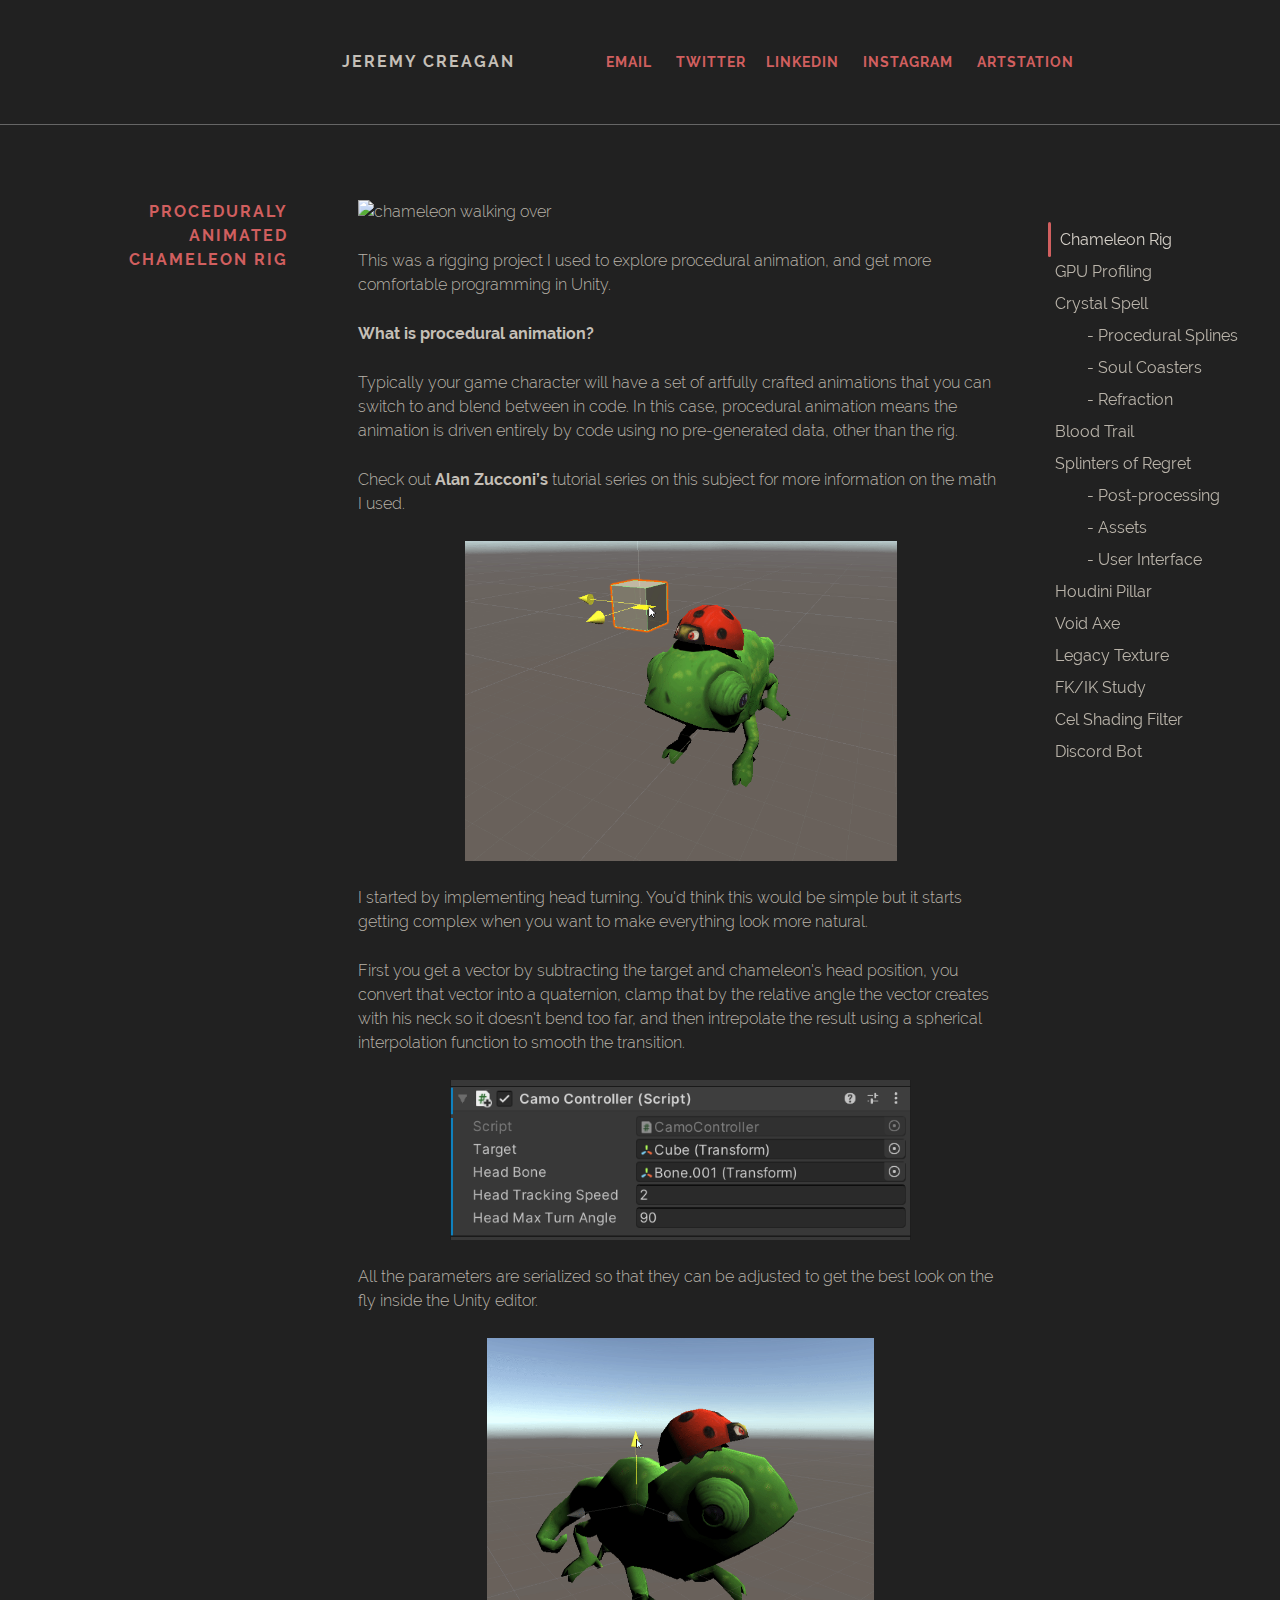
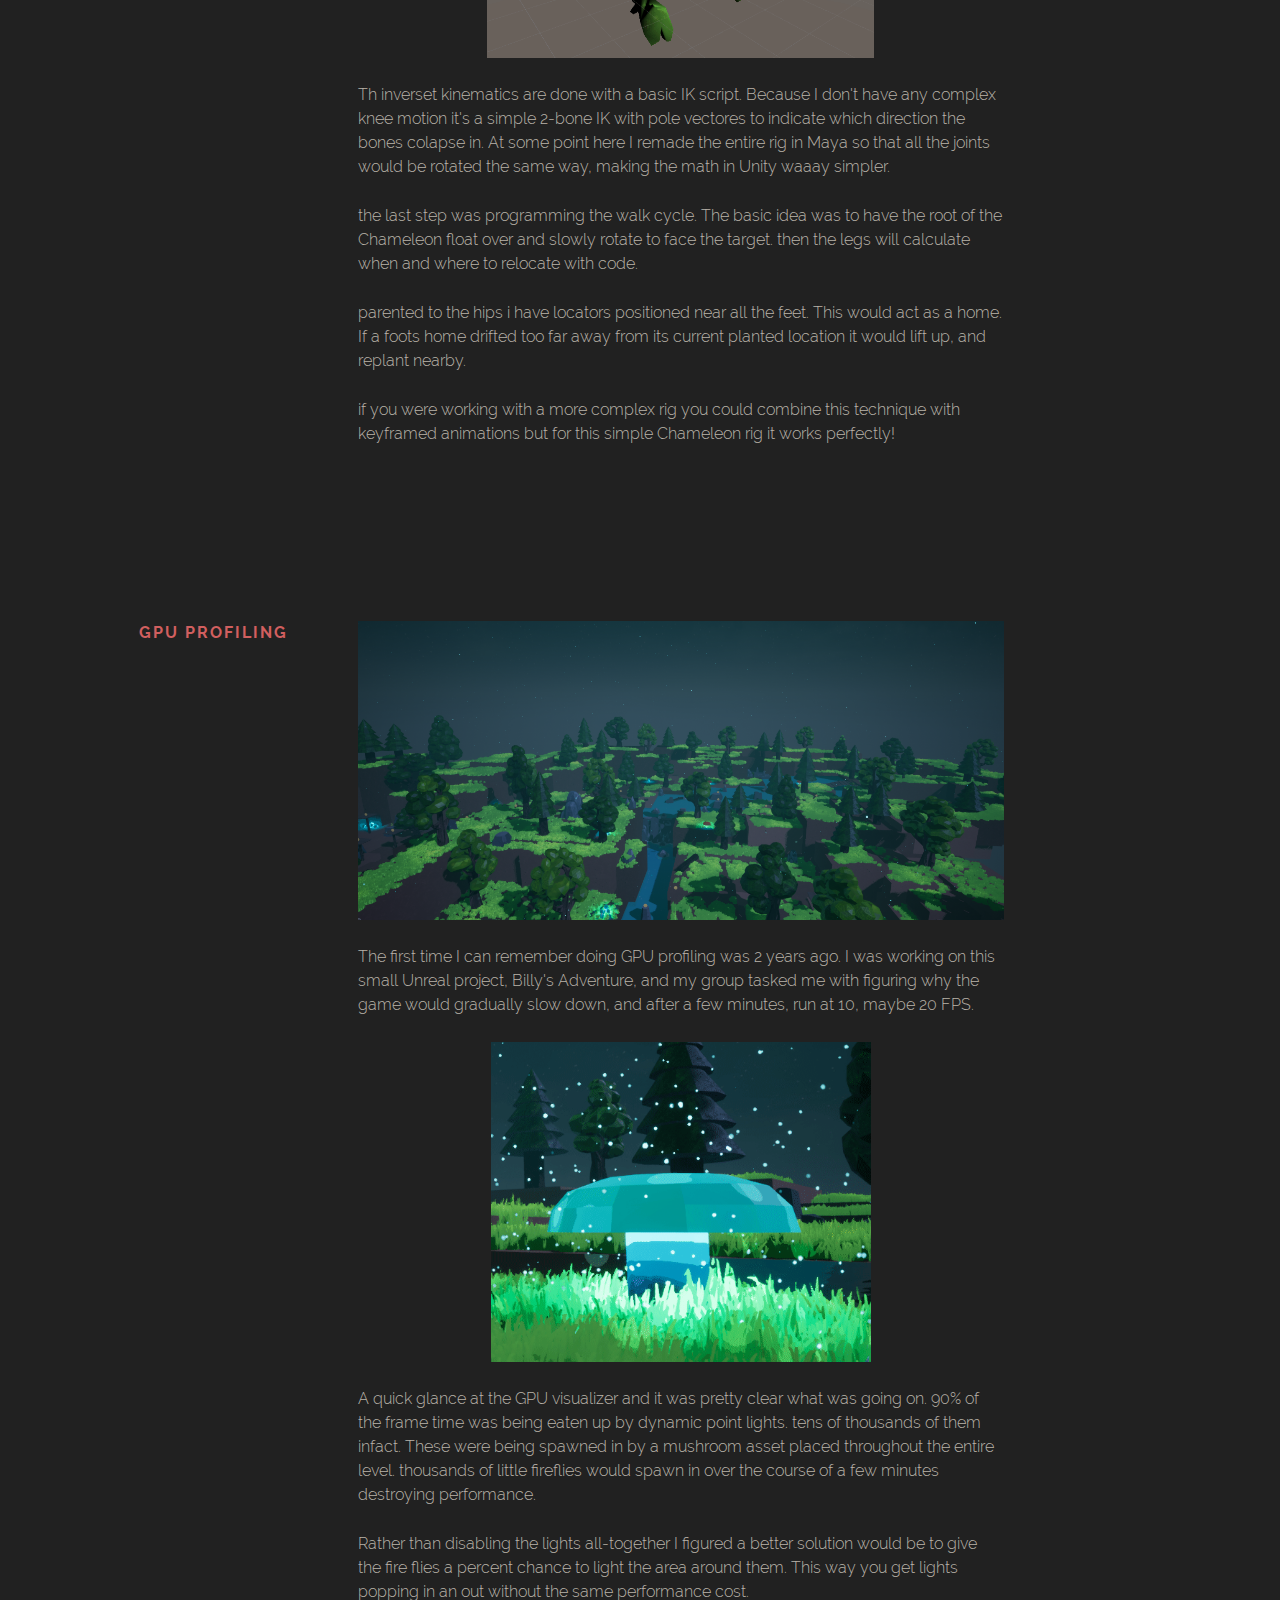
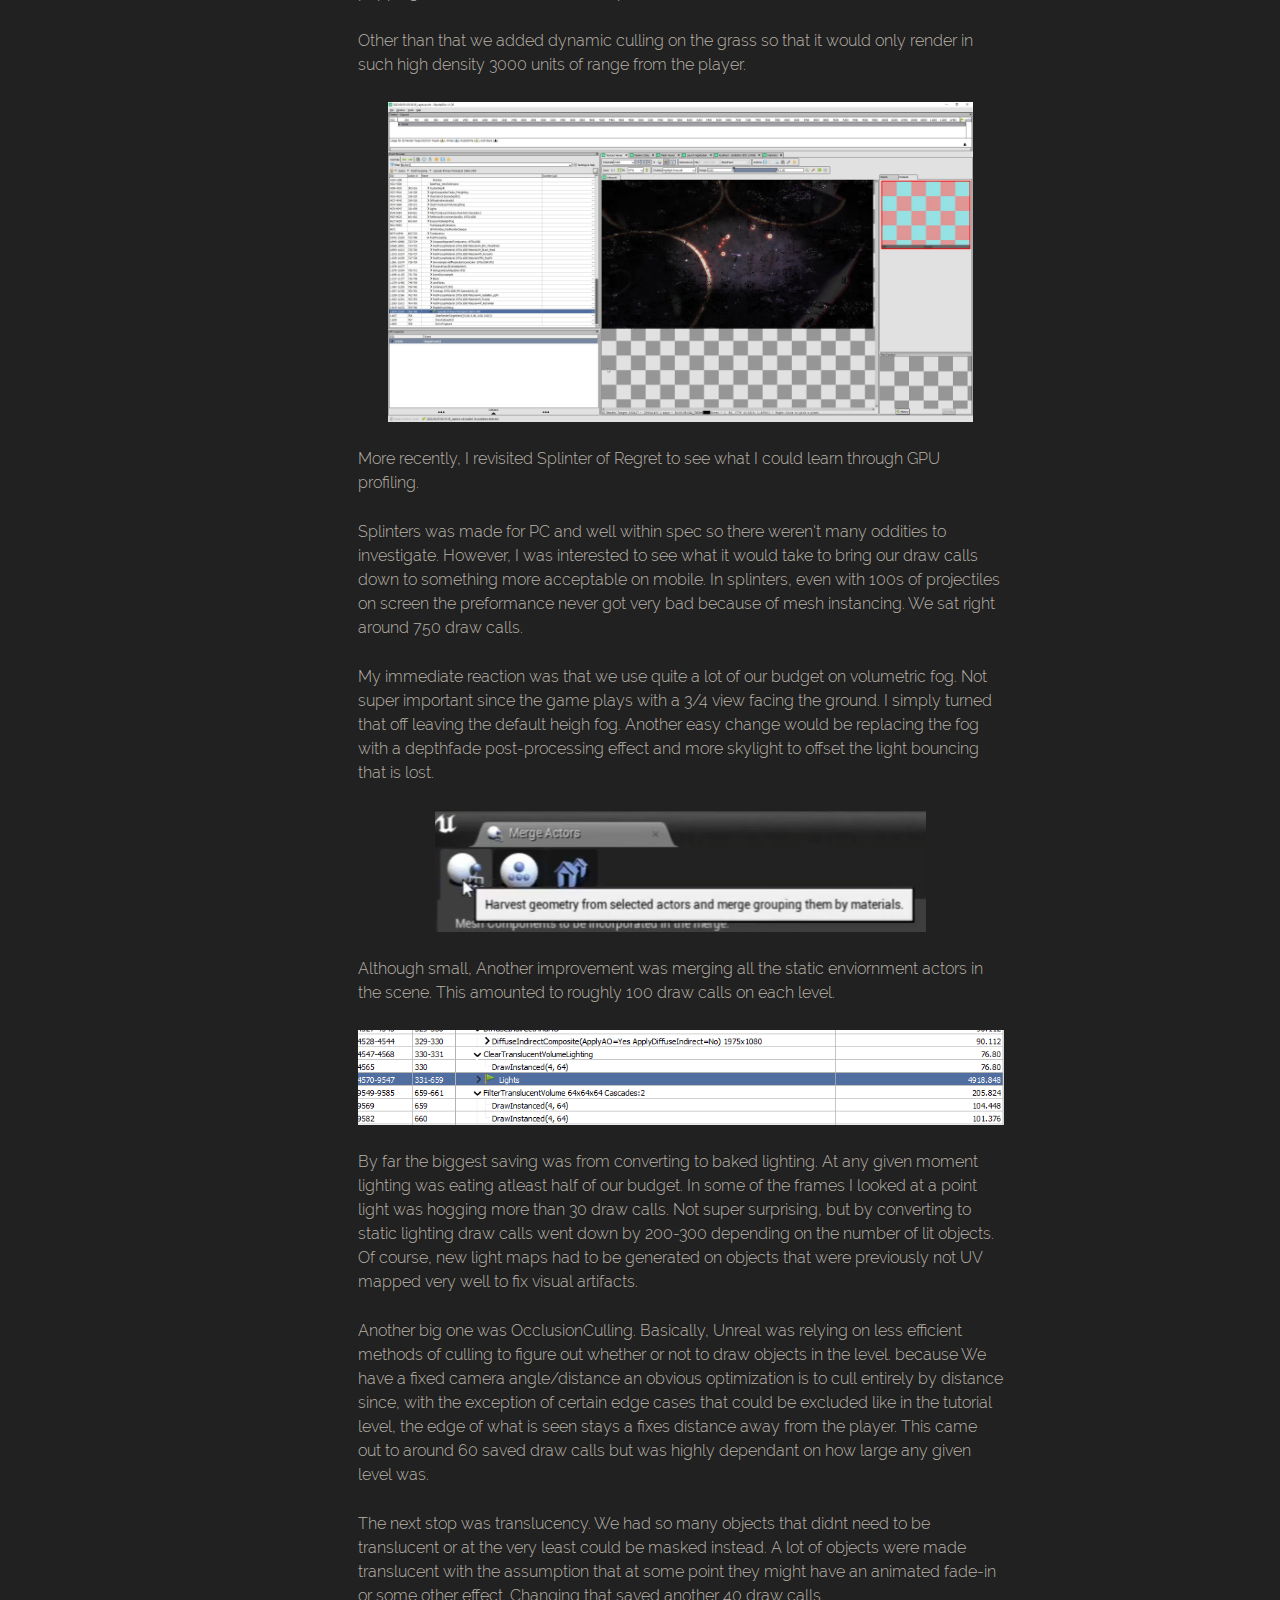
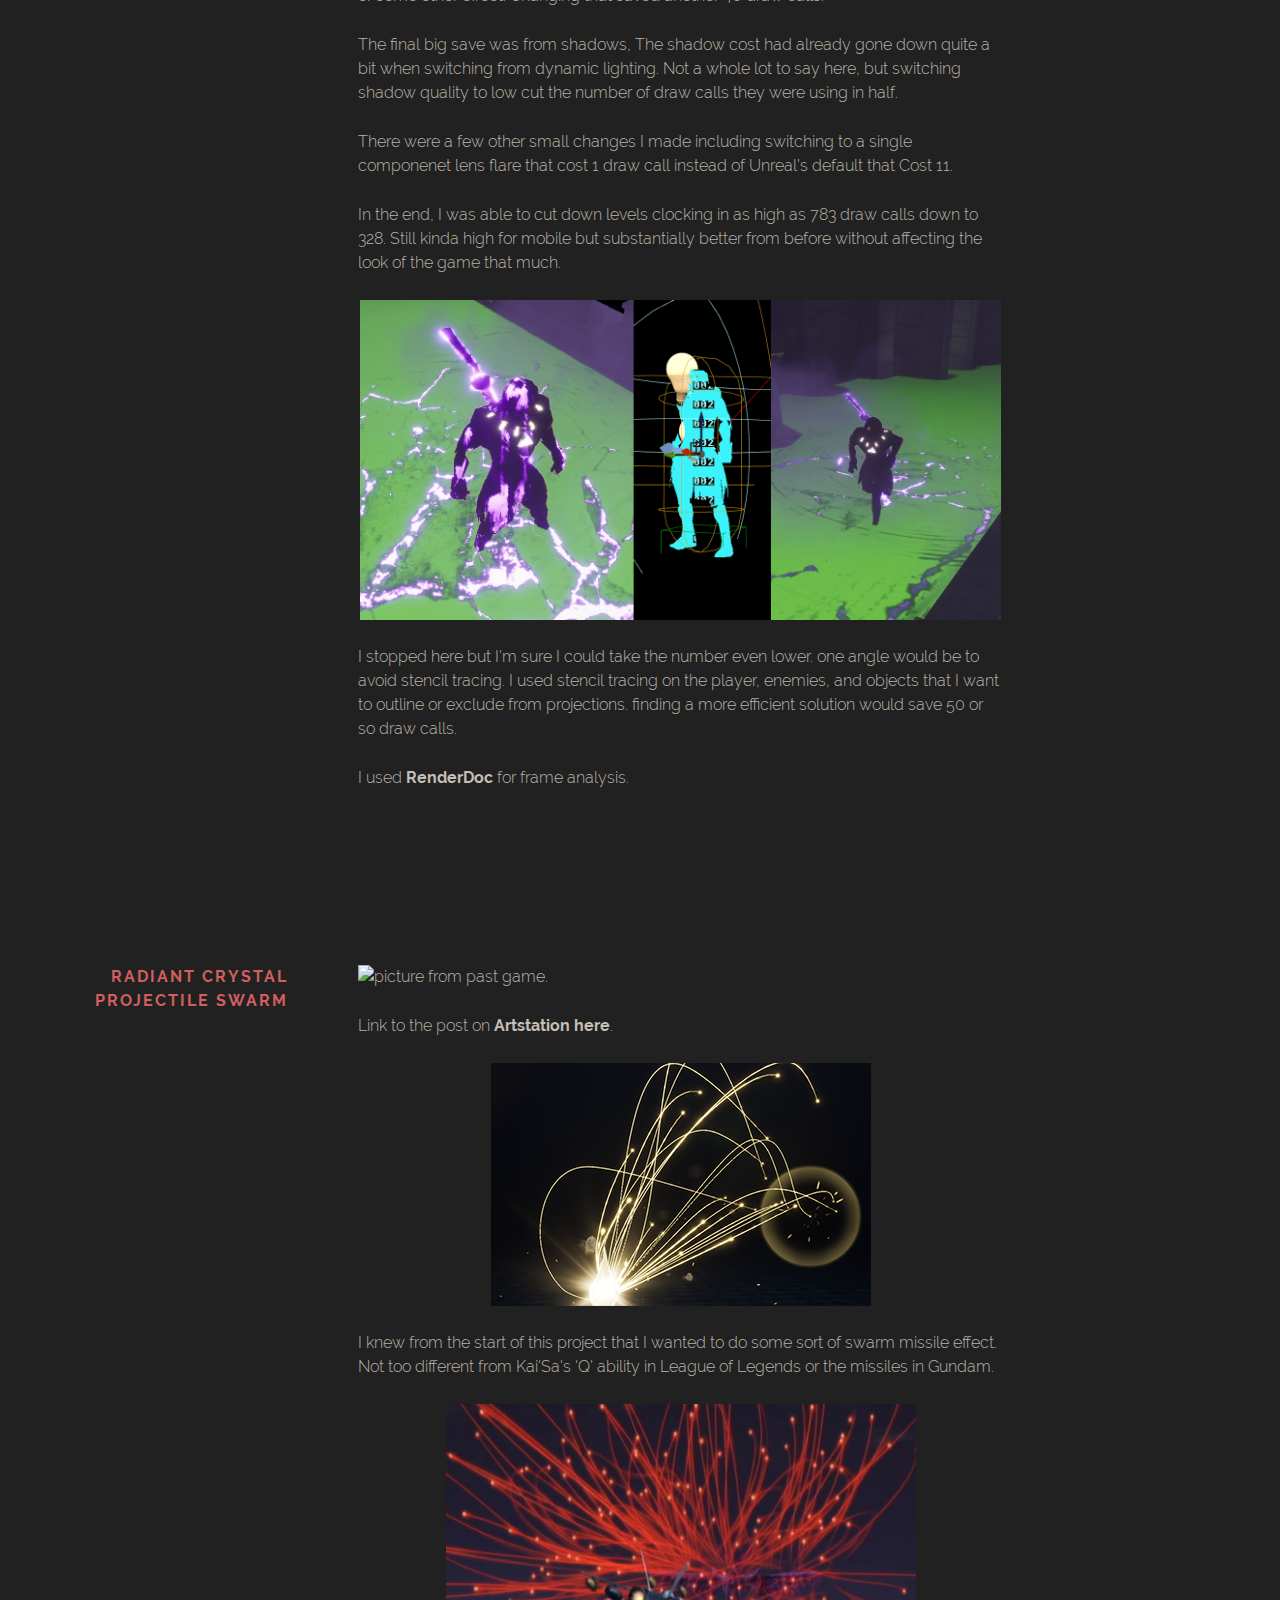
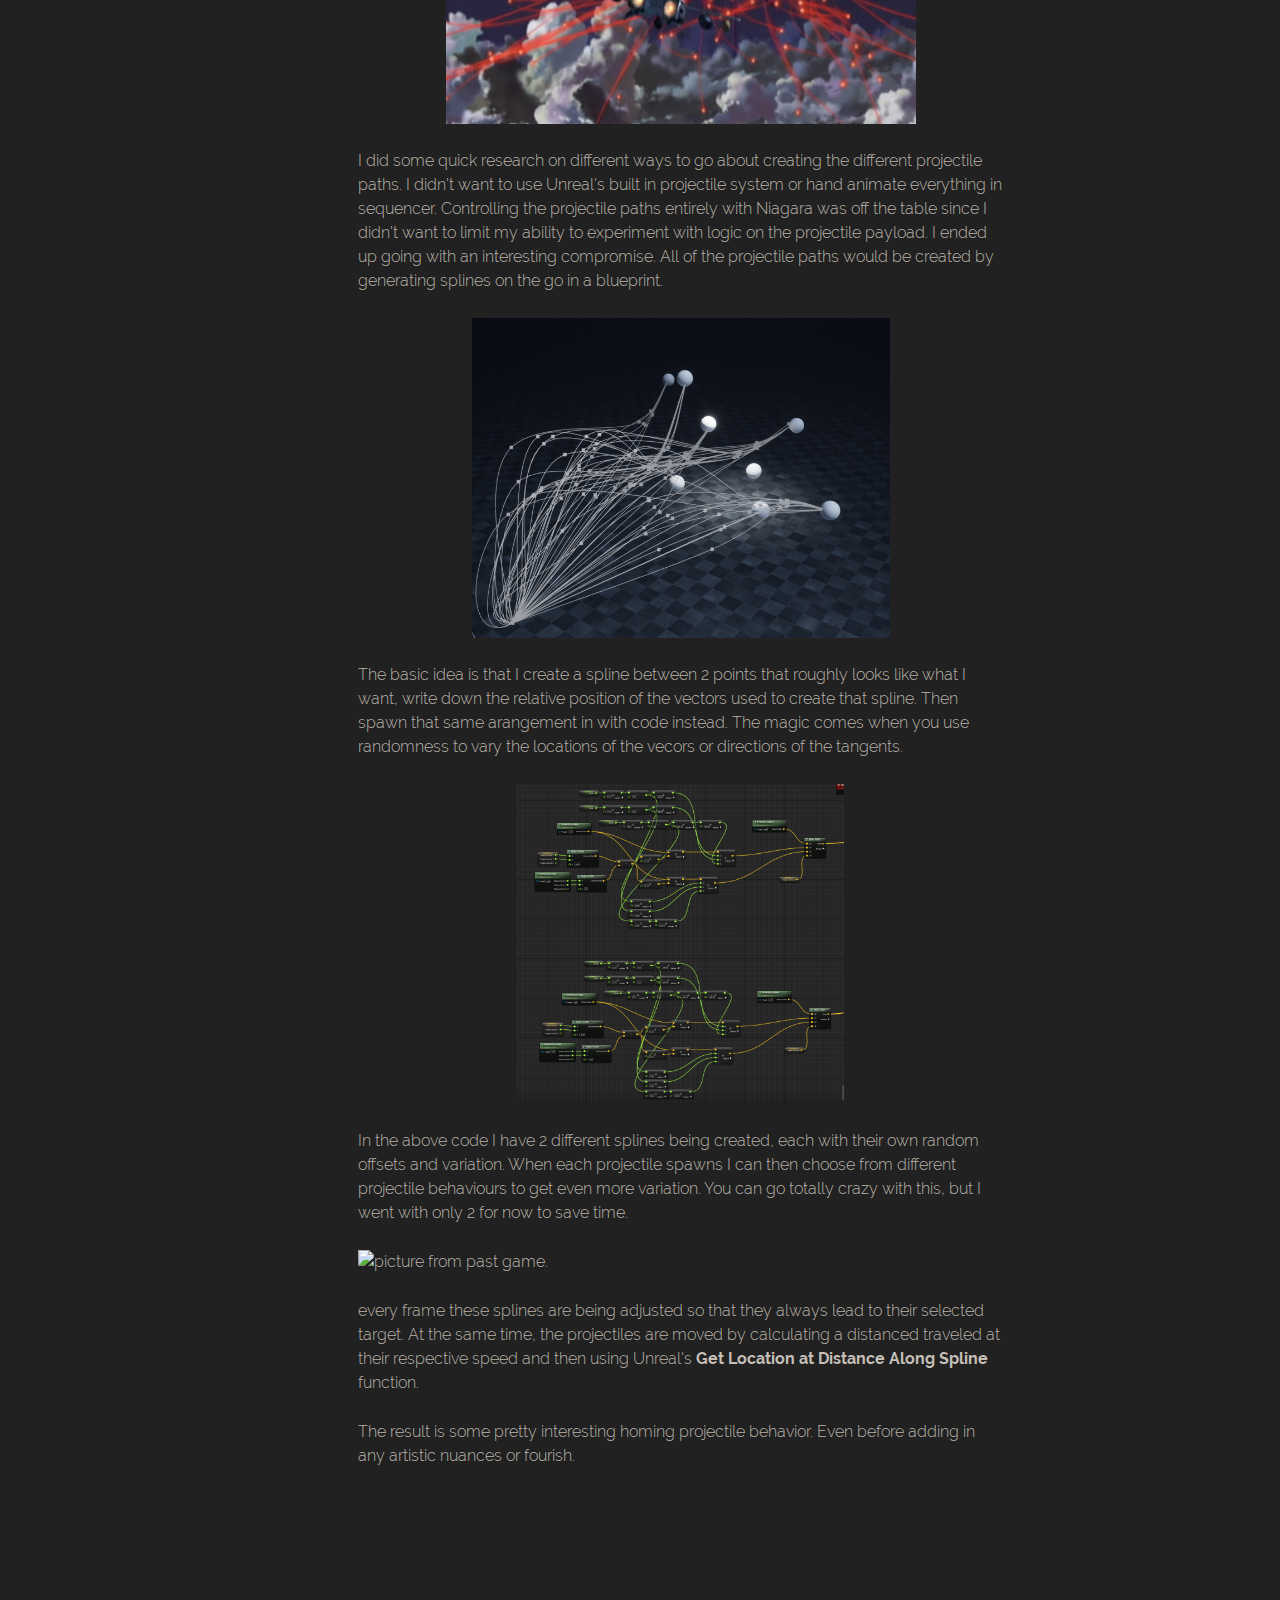
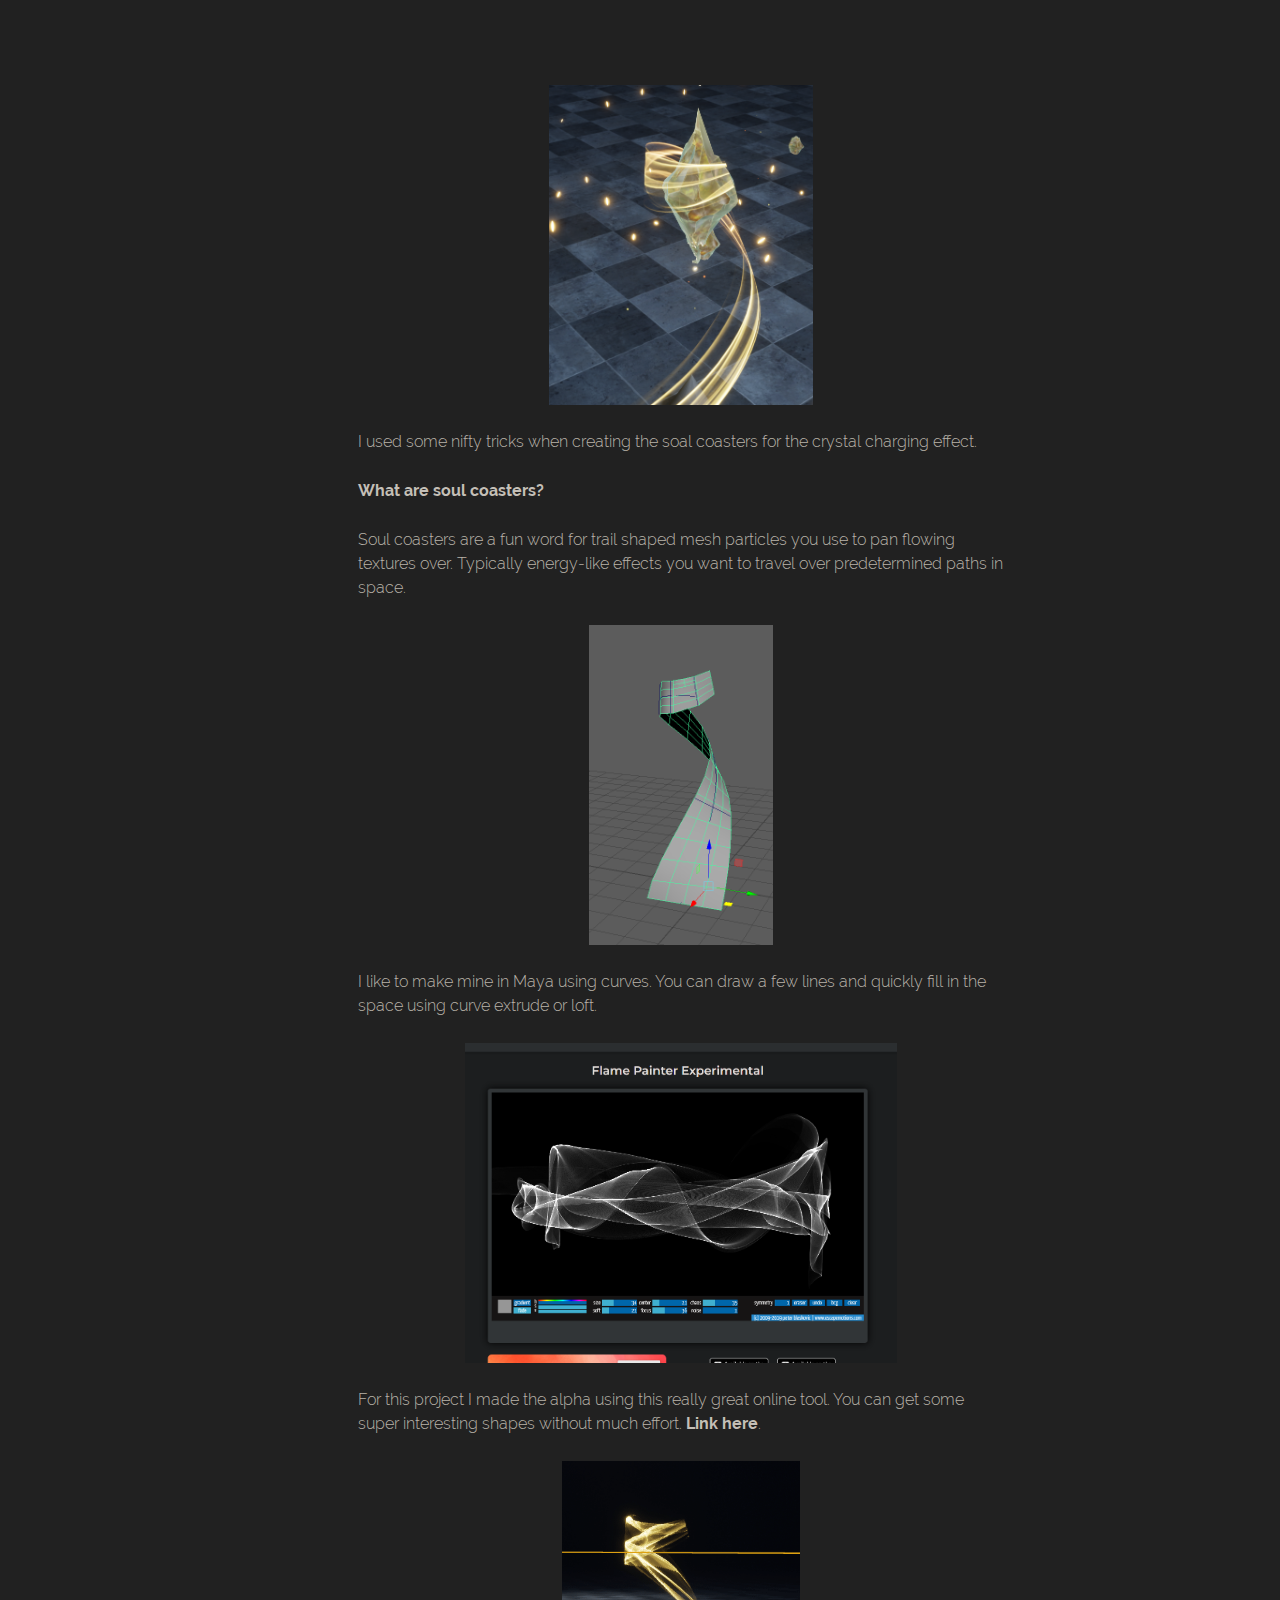
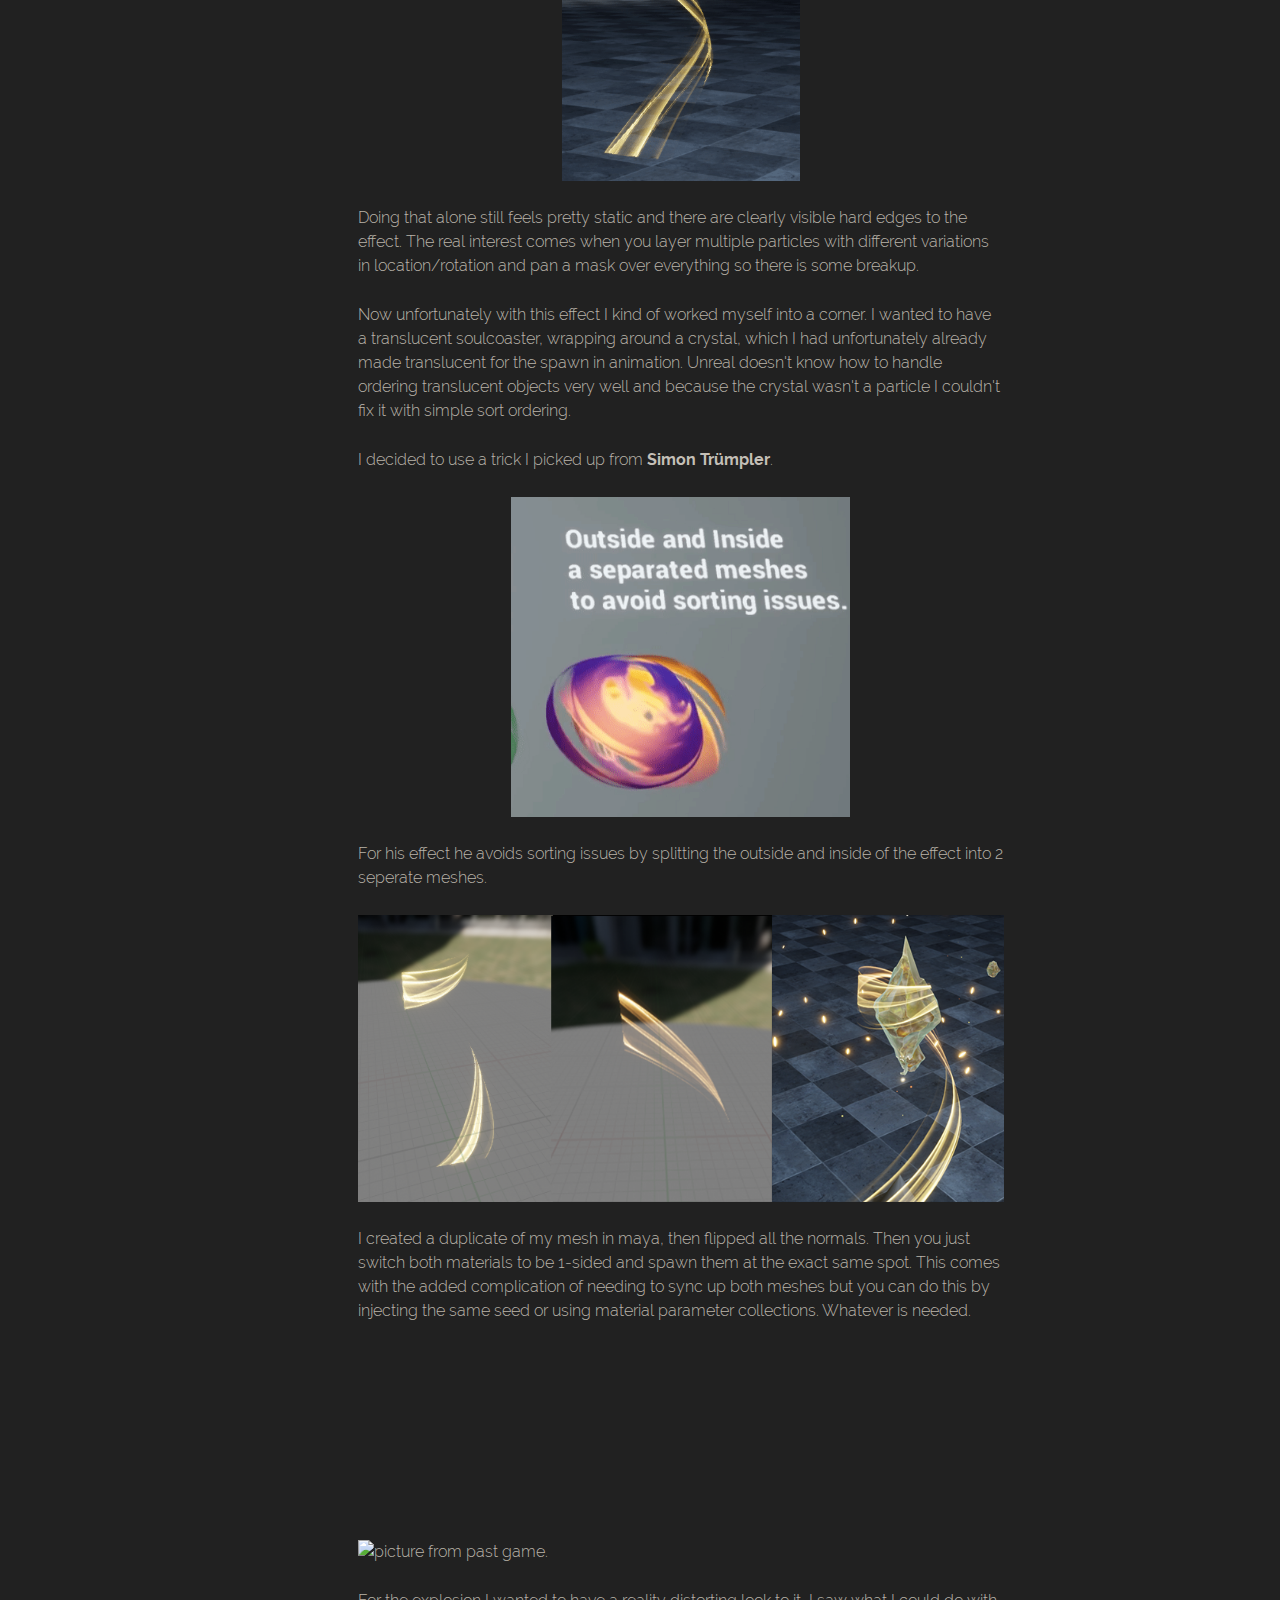
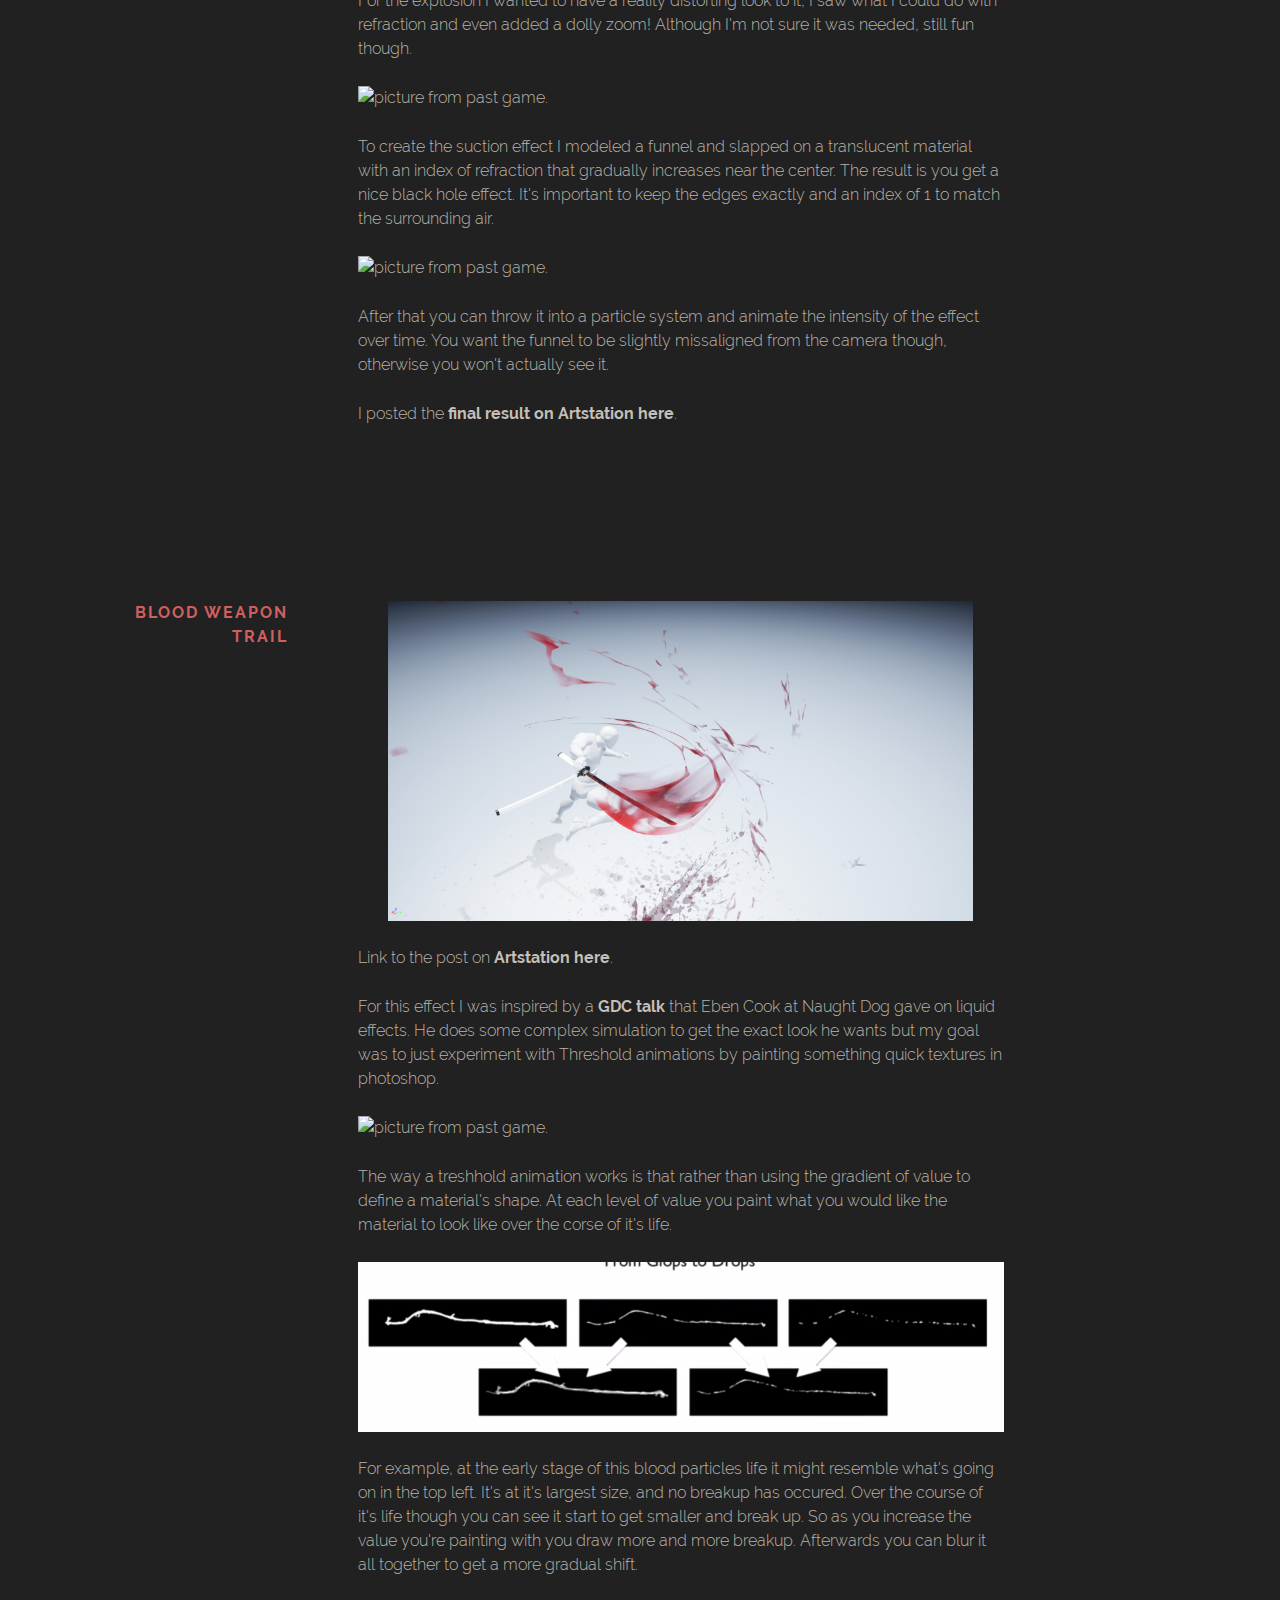
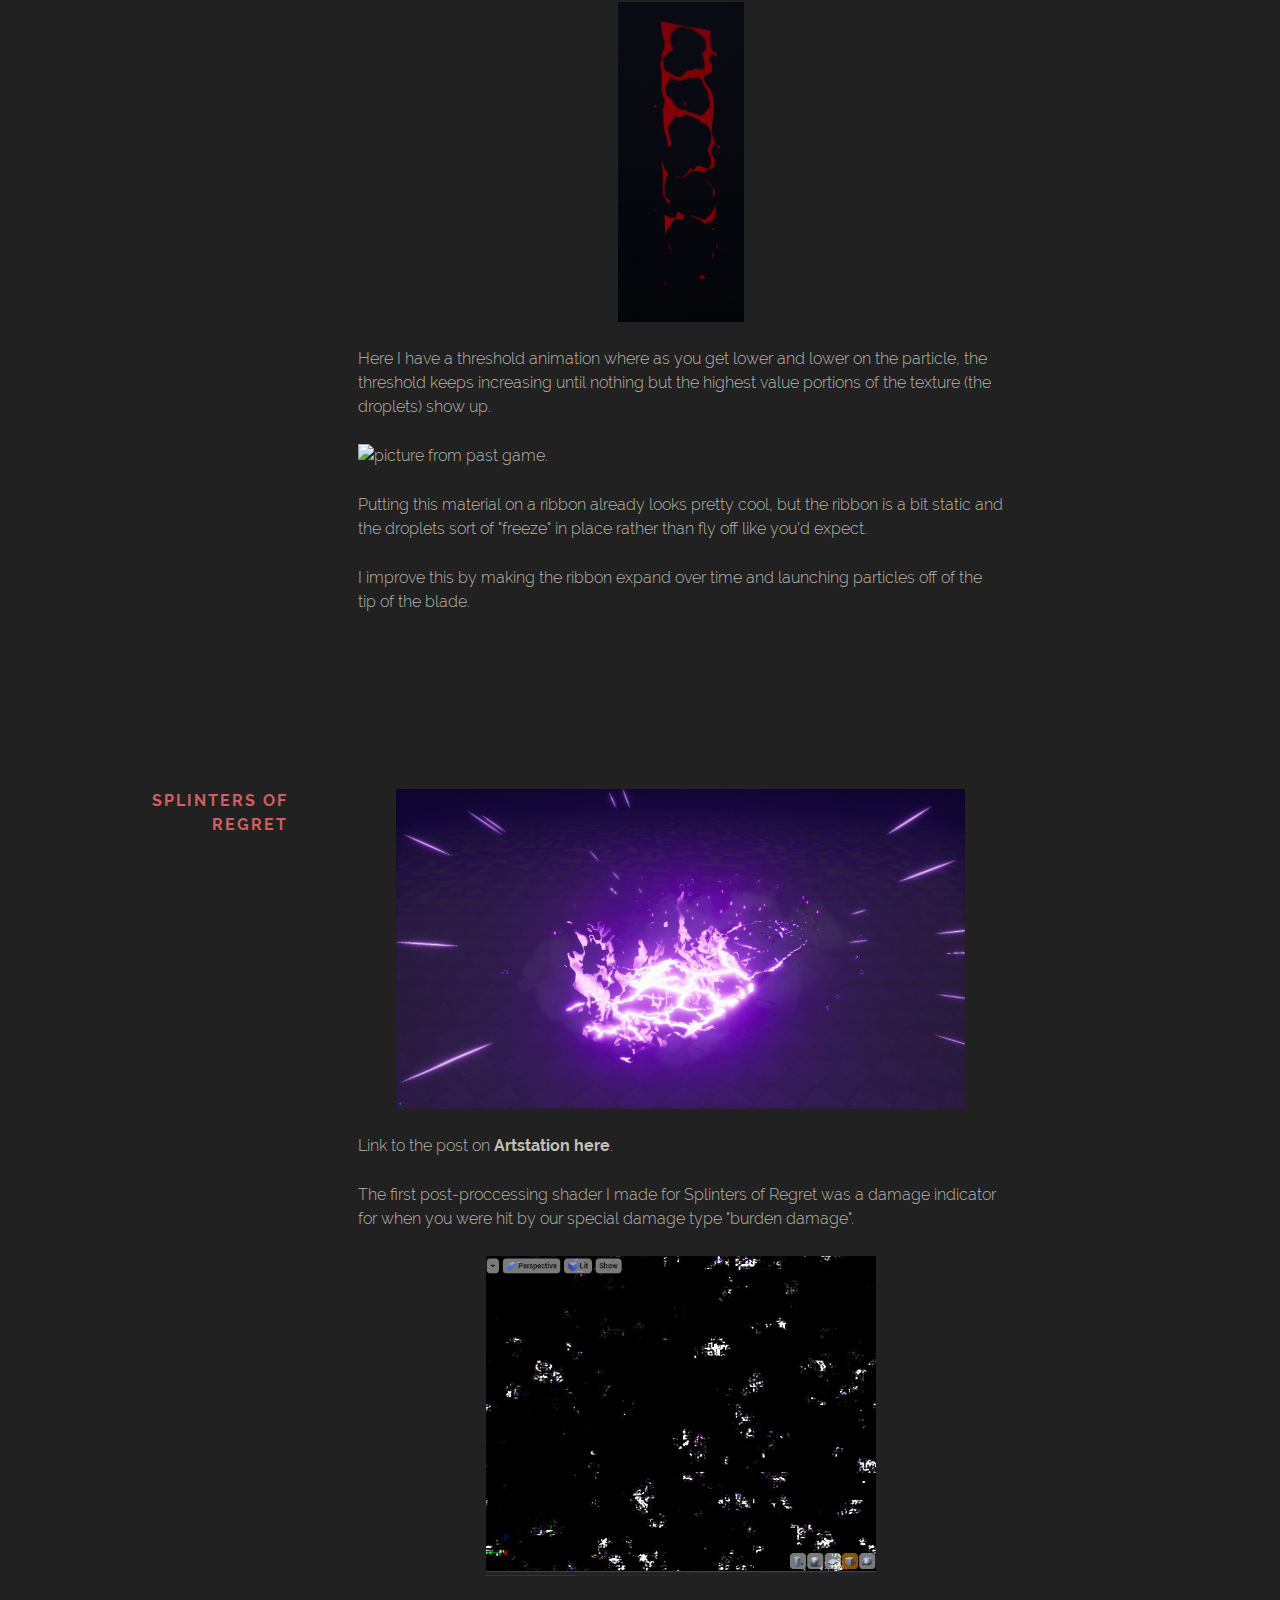
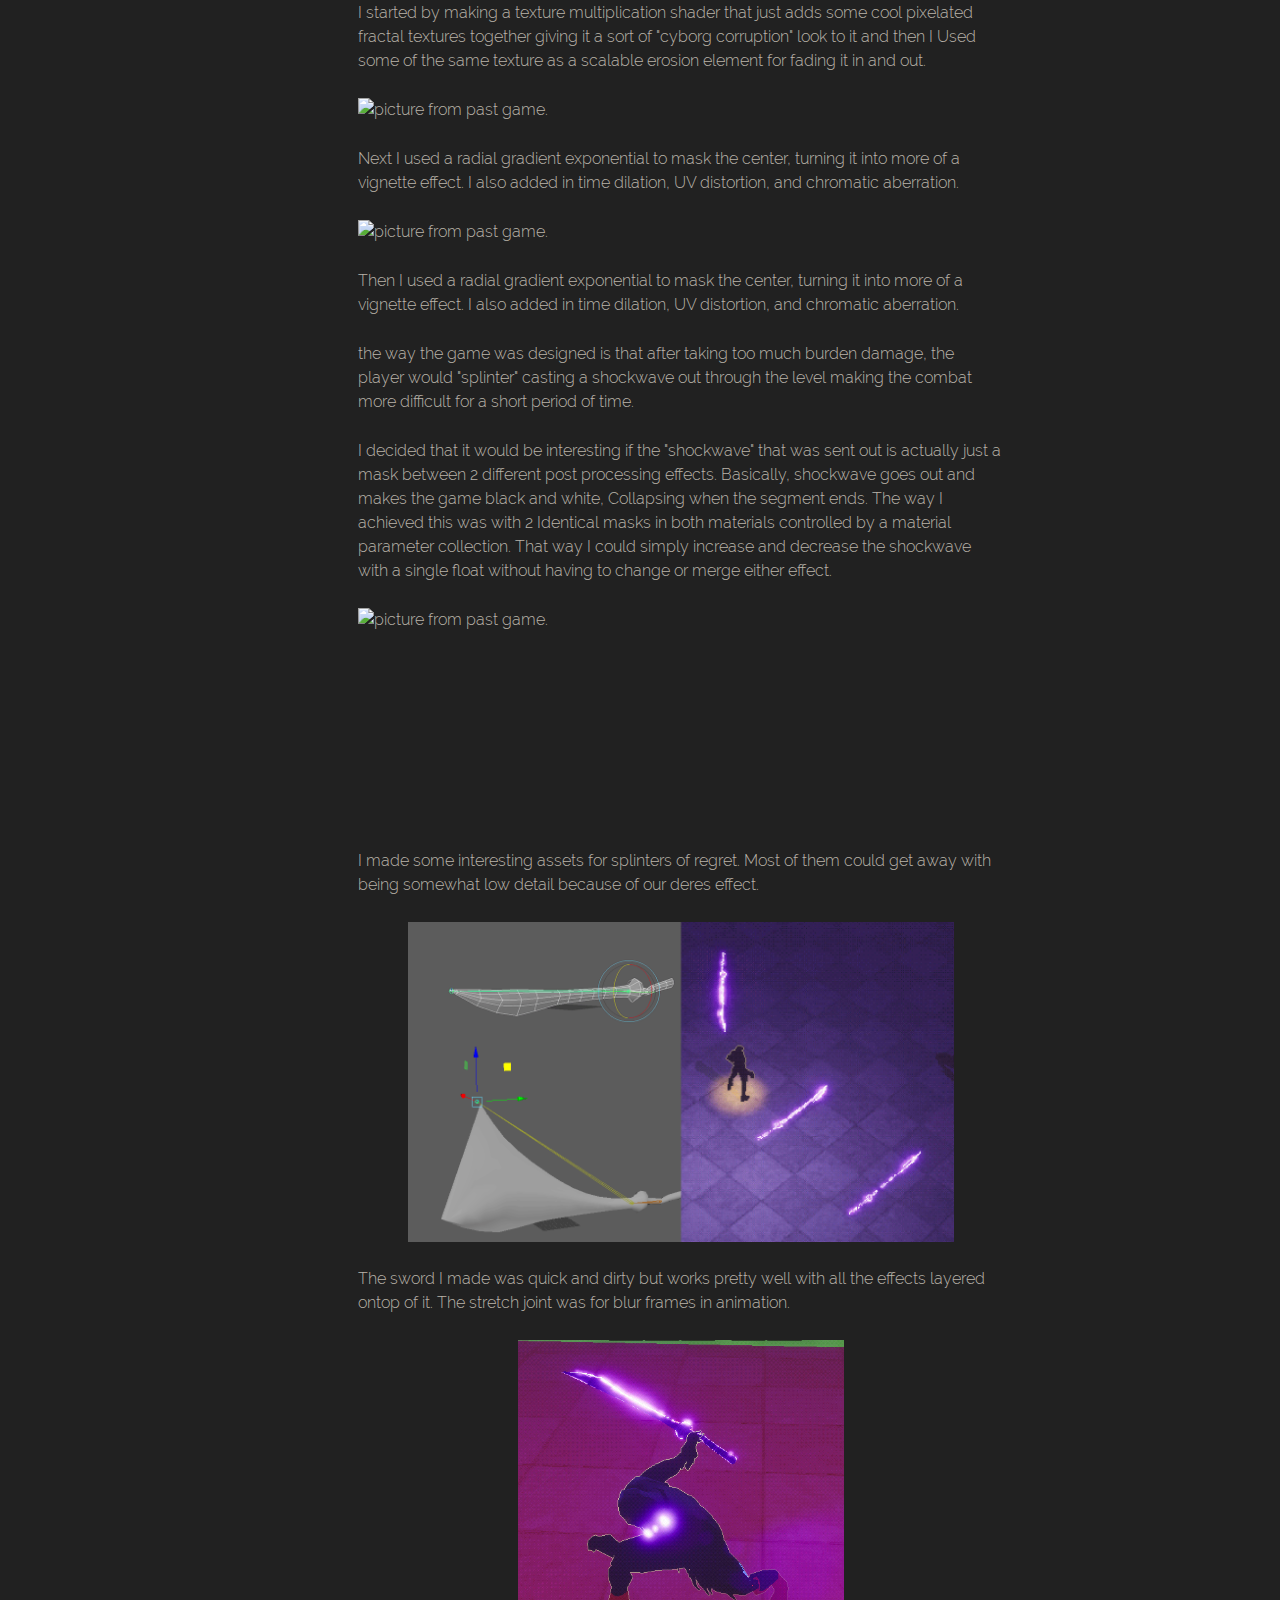
==== journal.html @ de410967 "first commit" ====
<!doctype html>

<html lang="en">

<head>
  <meta charset="utf-8">

  <title>Jeremy Creagan</title>
  <meta name="description" content="Portfolio site for Technical artist and gameplay programmer Jeremy Creagan.">
  <meta name="author" content="Jeremy Creagan">

  <link rel="stylesheet" href="css/main.css">
  <link rel="shortcut icon" type="image/ico" href="favicon.ico"/>
  <script defer src="https://use.fontawesome.com/releases/v5.0.6/js/all.js"></script>
    <!-- my fontaswesome account-->
  <script src="https://kit.fontawesome.com/dd2fc2be66.js" crossorigin="anonymous"></script>
  <!-- scroll nav-->
</head>


<body>

  <div id="site">
    <div class="journal__align">
      <section class="section__header" id="top" data-sr>
        <div class="header__title">
          <a class="underline-link" href="./index.html">Jeremy Creagan</a>
        </div>
        <div class="header__content">
          <div class="header__links">
            <a href="jeremy.p.creagan@gmail.com" target="_blank" title="email">
              <span class="text">email</span>
              <i class="fas fa-envelope"></i>
              <img src="images/itchio.svg" alt="twitter"> 
            </a>
            <a href="https://twitter.com/KeemlyS" target="_blank" title="twitter">
              <span class="text">twitter</span>
              <i class="fab fa-twitter"></i>
              <img src="images/itchio.svg" alt="twitter">
            <a href="https://www.linkedin.com/in/jeremy-creagan-a23b23a0/" target="_blank" title="linkedin">
                <span class="text">linkedin</span>
                <i class="fab fa-linkedin"></i>
                <img src="images/itchio.svg" alt="twitter">
            </a>
            <a href="https://www.instagram.com/jeremycreagan.226/" target="_blank" title="instagram">
                <span class="text">instagram</span>
                <i class="fa-brands fa-instagram"></i>
                <img src="images/itchio.svg" alt="twitter">
            </a>
            <a href="https://www.artstation.com/jeremycreagan" target="_blank" title="artstation">
                <span class="text">artstation</span>
                <i class="fa-brands fa-artstation"></i>
                <img src="images/itchio.svg" alt="twitter">
            </a>
          </div>
        </div>
      </section>
    </div>

    
    <div class="hor-line"></div>

    <div class="journal__align">
      <div calss="table__split">
        <div class="contents">
            <section class="section__journal" id="entry1" data-sr>
              <div class="section__title">
                Proceduraly Animated Chameleon Rig
                <br>
              </div>
              <div class="section__content">
                <p>
                  <img class="journal__image" src="./images/camWalkOver.gif" alt="chameleon walking over" />
                </p>
                <p>
                  This was a rigging project I used to explore procedural animation, and get more comfortable programming in Unity.
                </p>
                <p>
                  <strong>What is procedural animation? </strong>
                </p>
                <p>
                  Typically your game character will have a set of artfully crafted animations
                  that you can switch to and blend between in code. In this case, procedural animation means the animation is driven entirely by code
                  using no pre-generated data, other than the rig.
                </p>
                <p>
                  Check out 
                  <a class="underline-link" href="https://www.alanzucconi.com/2017/04/17/procedural-animations/" target="_blank"> Alan Zucconi’s</a>
                  tutorial series on this subject for more information on the math I used.
                </p>
                <p>

                </p>
                <p>
                  <img class="journal__image" src="./images/camHeadTurn.gif" alt="chameleon turning head" />
                </p>
                <p>
                  I started by implementing head turning. You'd think this would be simple but it starts getting complex when you want to make everything look
                  more natural.
                </p>
                <p>
                  First you get a vector by subtracting the target and chameleon's head position, you convert that vector into a quaternion, clamp that by
                  the relative angle the vector creates with his neck so it doesn't bend too far, and then intrepolate the result using a spherical interpolation
                  function to smooth the transition. 
                </p>
                <p>
                  <img class="journal__image__small" src="./images/params.png" alt="chameleon turning head" />
                </p>
                <p>
                  All the parameters are serialized so that they can be adjusted to get the best look on the fly inside the Unity editor.
                </p>
                <p>
                  <img class="journal__image" src="./images/camLegIK.gif" alt="chameleon legs ik" />
                </p>
                <p>
                  Th inverset kinematics are done with a basic IK script. Because I don't have any complex knee motion it's a simple 2-bone IK with
                  pole vectores to indicate which direction the bones colapse in. At some point here I remade the entire rig in Maya so that all the
                  joints would be rotated the same way, making the math in Unity waaay simpler.
                </p>
                <p>
                  the last step was programming the walk cycle. The basic idea was to have the root of the Chameleon float over and slowly rotate to face the target.
                  then the legs will calculate when and where to relocate with code.
                </p>
                <p>
                  parented to the hips i have locators positioned near all the feet. This would act as a home. If a foots home drifted too far away from its current planted
                  location it would lift up, and replant nearby.
                </p>
                <p>
                  if you were working with a more complex rig you could combine this technique with keyframed animations but for this simple Chameleon rig it works perfectly!
                </p>
              </div>
          </section>
          
          <section class="section__journal" id="entry12" data-sr>
            <div class="section__title">
              GPU Profiling
              <br>
              <!-- <img class="section__background__portrait" src="images/myLogo.png" alt="My Logo" /> -->
            </div>
            <div class="section__content">
              <p>
                <img class="journal__image" src="./images/billysky.png" alt="picture from past game." />
              </p>
              <p>The first time I can remember doing GPU profiling was 2 years ago. I was working on this small Unreal project, 
                Billy's Adventure, and my group tasked me with figuring why the game would gradually slow down, and after a few minutes,
                run at 10, maybe 20 FPS.
              </p>
              <p>
                <img class="journal__image" src="./images/mushroom.gif" alt="picture from past game." />
              </p>
              <p>A quick glance at the GPU visualizer and it was pretty clear what was going on. 90% of the frame time was being eaten up
                by dynamic point lights. tens of thousands of them infact. These were being spawned in by a mushroom asset placed throughout
                the entire level. thousands of little fireflies would spawn in over the course of a few minutes destroying performance.
              </p>
              <p>Rather than disabling the lights all-together I figured a better solution would be to give the fire flies a percent chance to
                light the area around them. This way you get lights popping in an out without the same performance cost.
              </p>
              <p>Other than that we added dynamic culling on the grass so that it would only render in such high density 3000 units of range 
              from the player.
              </p>
              <p>
                <img class="journal__image" src="./images/renderDocSplinter.jpg" alt="picture from past game." />
              </p>
              <p>
                More recently, I revisited Splinter of Regret to see what I could learn through GPU profiling.
              </p>
              <p>
                Splinters was made for PC and well within spec so there weren't many oddities to investigate. However, I was interested to see
                what it would take to bring our draw calls down to something more acceptable on mobile. In splinters, even with 100s of projectiles
                on screen the preformance never got very bad because of mesh instancing. We sat right around 750 draw calls.
              </p>
              <p>
                My immediate reaction was that we use quite a lot of our budget on volumetric fog. Not super important since the game plays with a 3/4
                view facing the ground. I simply turned that off leaving the default heigh fog. Another easy change would be replacing the fog with a depthfade 
                post-processing effect and more skylight to offset the light bouncing that is lost.
              </p>
              <p>
                <img class="journal__image__small" src="./images/megeScene.png" alt="picture from past game." />
              </p>
              <p>
                Although small, Another improvement was merging all the static enviornment actors in the scene. This amounted to roughly 100 draw calls
                on each level.
              </p>
              <p>
                <img class="journal__image" src="./images/lightningPass.png" alt="picture from past game." />
              </p>
              <p>
                By far the biggest saving was from converting to baked lighting. At any given moment lighting was eating atleast half of our budget.
                In some of the frames I looked at a point light was hogging more than 30 draw calls. Not super surprising, but by converting to static
                lighting draw calls went down by 200-300 depending on the number of lit objects. Of course, new light maps had to be generated on objects
                that were previously not UV mapped very well to fix visual artifacts.
              </p>
              <p>
                Another big one was OcclusionCulling. Basically, Unreal was relying on less efficient methods of culling to figure out whether or not to draw
                objects in the level. because We have a fixed camera angle/distance an obvious optimization is to cull entirely by distance since, with the exception
                of certain edge cases that could be excluded like in the tutorial level, the edge of what is seen stays a fixes distance away from the player. This came
                out to around 60 saved draw calls but was highly dependant on how large any given level was.
              </p>
              <p>
                The next stop was translucency. We had so many objects that didnt need to be translucent or at the very least could be masked instead. A lot of objects were made translucent
                with the assumption that at some point they might have an animated fade-in or some other effect. Changing that saved another 40 draw calls.
              </p>
              <p>
                The final big save was from shadows, The shadow cost had already gone down quite a bit when switching from dynamic lighting. Not a whole lot to say here, but
                switching shadow quality to low cut the number of draw calls they were using in half.
              </p>
              <p>
                There were a few other small changes I made including switching to a single componenet lens flare that cost 1 draw call instead of Unreal's default that Cost 11.
              </p>
              <p>
                In the end, I was able to cut down levels clocking in as high as 783 draw calls down to 328. Still kinda high for mobile but substantially better from before without
                affecting the look of the game that much.
              </p>
              <p>
                <img class="journal__image" src="./images/stencilMaskFull.png" alt="picture from past game." />
              </p>
              <p>
                I stopped here but I'm sure I could take the number even lower. one angle would be to avoid stencil tracing. I used stencil tracing on the player, enemies, and objects that
                I want to outline or exclude from projections. finding a more efficient solution would save 50 or so draw calls.
              </p>
              <p>
                I used <a class="underline-link" href="https://renderdoc.org/" target="_blank">RenderDoc</a> for frame analysis.
              </p>
            </div>
        </section>
  
          <section class="section__journal" id="entry2" data-sr>
            <div class="section__title">
              Radiant Crystal Projectile Swarm
              <br>
            </div>
            <div class="section__content">
              <section id="entry2a">
                <p>
                  <img class="journal__image" src="./images/HighresScreenshot00008.png" alt="picture from past game." />
                </p>
                <p>Link to the post on
                  <a class="underline-link" href="https://www.artstation.com/artwork/YK6nkb" target="_blank"> Artstation here</a>.
                </p>
                <p>
                  <img class="journal__image" src="./images/missilesCrystal.png" alt="picture from past game." />
                </p>
                <p>
                  I knew from the start of this project that I wanted to do some sort of swarm missile effect. Not too different from Kai'Sa's 'Q'
                  ability in League of Legends or the missiles in Gundam.
                </p>
                <p>
                  <img class="journal__image" src="./images/gundam.jpg" alt="picture from past game." />
                </p>
                <p>
                  I did some quick research on different ways to go about creating the different projectile paths. I didn't want to use Unreal's 
                  built in projectile system or hand animate everything in sequencer. Controlling the projectile paths entirely with Niagara was
                  off the table since I didn't want to limit my ability to experiment with logic on the projectile payload. I ended up going with
                  an interesting compromise. All of the projectile paths would be created by generating splines on the go in a blueprint.
                </p>
                <p>
                  <img class="journal__image" src="./images/splineShot.png" alt="picture from past game." />
                </p>
                <p>
                  The basic idea is that I create a spline between 2 points that roughly looks like what I want, write down the relative position of the
                  vectors used to create that spline. Then spawn that same arangement in with code instead. The magic comes when you use randomness to
                  vary the locations of the vecors or directions of the tangents.
                </p>
                <p>
                  <img class="journal__image" src="./images/splineLogic.png" alt="picture from past game." />
                </p>
                <p>
                  In the above code I have 2 different splines being created, each with their own random offsets and variation. When each projectile spawns
                  I can then choose from different projectile behaviours to get even more variation. You can go totally crazy with this, but I went with only
                  2 for now to save time.
                </p>
                <p>
                  <img class="journal__image" src="./images/swarmSpline.gif" alt="picture from past game." />
                </p>
                <p>
                  every frame these splines are being adjusted so that they always lead to their selected target. At the same time, the projectiles are moved by
                  calculating a distanced traveled at their respective speed and then using Unreal's <strong> Get Location at Distance Along Spline</strong> function.
                </p>
                <p>
                  The result is some pretty interesting homing projectile behavior. Even before adding in any artistic nuances or fourish.
                </p>
              </section>
              <section id="entry2b">
                <br><br><br><br><br><br><br><br>
                <p>
                  <img class="journal__image" src="./images/coasterFull.png" alt="picture from past game." />
                </p>
                <p>
                  I used some nifty tricks when creating the soal coasters for the crystal charging effect.
                </p>
                <p>
                  <strong>What are soul coasters? </strong>
                </p>
                <p>
                  Soul coasters are a fun word for trail shaped mesh particles you use to pan flowing textures over. Typically energy-like effects you want
                  to travel over predetermined paths in space. 
                </p>
                <p>
                  <img class="journal__image" src="./images/coasterMaya.png" alt="picture from past game." />
                </p>
                <p>
                  I like to make mine in Maya using curves. You can draw a few lines and quickly fill in the space using curve extrude or loft.
                </p>
                <p>
                  <img class="journal__image" src="./images/flamePainterTool.png" alt="picture from past game." />
                </p>
                <p>
                  For this project I made the alpha using this really great online tool. You can get some super interesting shapes without much effort.
                  <a class="underline-link" href="https://www.escapemotions.com/experiments/flame/" target="_blank">Link here</a>.
                </p>
                <p>
                  <img class="journal__image" src="./images/soulAnimate.gif" alt="picture from past game." />
                </p>
                <p>
                  Doing that alone still feels pretty static and there are clearly visible hard edges to the effect. The real interest comes when you layer
                  multiple particles with different variations in location/rotation and pan a mask over everything so there is some breakup.
                </p>
                <p>
                  Now unfortunately with this effect I kind of worked myself into a corner. I wanted to have a translucent soulcoaster, wrapping around a
                  crystal, which I had unfortunately already made translucent for the spawn in animation. Unreal doesn't know how to handle ordering
                  translucent objects very well and because the crystal wasn't a particle I couldn't fix it with simple sort ordering.
                </p>
                <p>
                  I decided to use a trick I picked up from 
                  <a class="underline-link" href="https://www.artstation.com/artwork/B3v258" target="_blank">Simon Trümpler</a>.
                </p>
                <p>
                  <img class="journal__image" src="./images/outsideInside.gif" alt="picture from past game." />
                </p>
                <p>
                  For his effect he avoids sorting issues by splitting the outside and inside of the effect into 2 seperate meshes.
                </p>
                <p>
                  <img class="journal__image" src="./images/coaster3.png" alt="picture from past game." />
                </p>
                <p>
                  I created a duplicate of my mesh in maya, then flipped all the normals. Then you just switch both materials to be
                  1-sided and spawn them at the exact same spot. This comes with the added complication of needing to sync up both meshes but you
                  can do this by injecting the same seed or using material parameter collections. Whatever is needed.
                </p>
              </section>
              <section id="entry2c">
                <br><br><br><br><br><br><br><br>
                <p>
                  <img class="journal__image" src="./images/dolly.gif" alt="picture from past game." />
                </p>
                <p>
                  For the explosion I wanted to have a reality distorting look to it, I saw what I could do with refraction and even added a dolly zoom!
                  Although I'm not sure it was needed, still fun though.
                </p>
                <p>
                  <img class="journal__image" src="./images/suctionEffect.gif" alt="picture from past game." />
                </p>
                <p>
                  To create the suction effect I modeled a funnel and slapped on a translucent material with an index of refraction that gradually increases
                  near the center. The result is you get a nice black hole effect. It's important to keep the edges exactly and an index of 1 to match the surrounding air.
                </p>
                <p>
                  <img class="journal__image" src="./images/suctionAnim.gif" alt="picture from past game." />
                </p>
                <p>
                  After that you can throw it into a particle system and animate the intensity of the effect over time. You want the funnel to be slightly missaligned
                  from the camera though, otherwise you won't actually see it.
                </p>
                <p>I posted the
                  <a class="underline-link" href="https://www.artstation.com/artwork/YK6nkb" target="_blank"> final result on Artstation here</a>.
                </p>
              </section>
            </div>
          </section>
  
          <section class="section__journal" id="entry3" data-sr>
            <div class="section__title">
              Blood Weapon Trail
              <br>
            </div>
            <div class="section__content">
              <p>
                <img class="journal__image" src="./images/jeremy-creagan-highresscreenshot00001.jpg" alt="picture from past game." />
              </p>
              <p>Link to the post on
                <a class="underline-link" href="https://www.artstation.com/artwork/WmzerG" target="_blank"> Artstation here</a>.
              </p>
              <p>
                For this effect I was inspired by a
                <a class="underline-link" href="https://www.utah.edu" target="_blank"> GDC talk</a> that Eben Cook at Naught Dog gave on liquid effects.
                He does some complex simulation to get the exact look he wants but my goal was to just experiment with Threshold animations by painting something
                quick textures in photoshop.
              </p>
              <p>
                <img class="journal__image" src="./images/bloodSplat.gif" alt="picture from past game." />
              </p>
              <p>
                The way a treshhold animation works is that rather than using the gradient of value to define a material's shape. At each level of value
                you paint what you would like the material to look like over the corse of it's life.
              </p>
              <p>
                <img class="journal__image" src="./images/thresholdAnim.png" alt="picture from past game." />
              </p>
              <p>
                For example, at the early stage of this blood particles life it might resemble what's going on in the top left. It's at it's largest size, and
                no breakup has occured. Over the course of it's life though you can see it start to get smaller and break up. So as you increase the value you're
                painting with you draw more and more breakup. Afterwards you can blur it all together to get a more gradual shift.
              </p>
              <p>
                <img class="journal__image" src="./images/initialTrail.gif" alt="picture from past game." />
              </p>
              <p>
                Here I have a threshold animation where as you get lower and lower on the particle, the threshold keeps increasing until nothing but the highest value
                portions of the texture (the droplets) show up.
              </p>
              <p>
                <img class="journal__image" src="./images/fullBloodAttack.gif" alt="picture from past game." />
              </p>
              <p>
                Putting this material on a ribbon already looks pretty cool, but the ribbon is a bit static and the droplets sort of "freeze" in place rather than fly off
                like you'd expect.
              </p>
              <p>
                I improve this by making the ribbon expand over time and launching particles off of the tip of the blade.
              </p>
            </div>
          </section>
  
          <section class="section__journal" id="entry4" data-sr>
            <div class="section__title">
              Splinters of Regret
              <br>
            </div>
            <div class="section__content">
              <section id="entry4a">
                <p>
                  <img class="journal__image" src="./images/jeremy-creagan-tremorabilitystill.jpg" alt="picture from past game." />
                </p>
                <p>Link to the post on
                  <a class="underline-link" href="https://www.artstation.com/artwork/3qryeJ" target="_blank"> Artstation here</a>.
                </p>
                <p>
                  The first post-proccessing shader I made for Splinters of Regret was a damage indicator for when you were hit by our
                  special damage type "burden damage".
                </p>
                <p>
                  <img class="journal__image" src="./images/cyberCorruption.gif" alt="picture from past game." />
                </p>
                <p>
                  I started by making a texture multiplication shader that just adds some cool pixelated fractal textures together giving it
                  a sort of "cyborg corruption" look to it and then I Used some of the same texture as a scalable erosion element for fading it in and
                  out.
                </p>
                <p>
                  <img class="journal__image" src="./images/fadedBurden.gif" alt="picture from past game." />
                </p>
                <p>
                  Next I used a radial gradient exponential to mask the center, turning it into more of a vignette effect. I also added in time dilation,
                  UV distortion, and chromatic aberration.
                </p>
                <p>
                  <img class="journal__image" src="./images/slowmo.gif" alt="picture from past game." />
                </p>
                <p>
                  Then I used a radial gradient exponential to mask the center, turning it into more of a vignette effect. I also added in time dilation,
                  UV distortion, and chromatic aberration. 
                </p>
                <p>
                  the way the game was designed is that after taking too much burden damage, the player would "splinter" casting a shockwave out through the
                  level making the combat more difficult for a short period of time.
                </p>
                <p>
                  I decided that it would be interesting if the "shockwave" that was sent out is actually just a mask between 2 different post processing effects.
                  Basically, shockwave goes out and makes the game black and white, Collapsing when the segment ends. The way I achieved this was with 2 Identical
                  masks in both materials controlled by a material parameter collection. That way I could simply increase and decrease the shockwave with a single
                  float without having to change or merge either effect.
                </p>
                <p>
                  <img class="journal__image" src="./images/splinterCropped.gif" alt="picture from past game." />
                </p>
              </section>
              <section id="entry4b">
                <br><br><br><br><br><br><br><br>
                <p>
                  I made some interesting assets for splinters of regret. Most of them could get away with being somewhat low detail because of our deres effect.
                </p>
                <p>
                  <img class="journal__image" src="./images/swordInGame.gif" alt="picture from past game." />
                </p>
                <p>
                  The sword I made was quick and dirty but works pretty well with all the effects layered ontop of it. The stretch joint was for blur frames in
                  animation.
                </p>
                <p>
                  <img class="journal__image" src="./images/swordPose.png" alt="picture from past game." />
                </p>
                <p>
                  up close without the final post-processing the flaws are a lot more noticeable.
                </p>
                <p>
                  One of the abilities I worked on we ended up scrapping. You would be able to spend charges you gained during combat. Transforming them intro
                  crystal pillars that reflects damage to enemies when hit. I experimented with using blendshapes to create this effect.
                </p>
                <p>
                  <img class="journal__image" src="./images/blendShapeTransform.gif" alt="picture from past game." />
                </p>
                <p>
                  In blender you are able to shrink wrap 1 object onto another and create a blendshape between them. This is not your normal use case for blenshapes
                  but it is interesting that you can make them behave almost like a 3D version of the tween effect in Adobe Flash.
                </p>
                <p>
                  <img class="journal__image" src="./images/blendTransform.gif" alt="picture from past game." />
                </p>
                <p>
                  For the final effect I use some math to create rotating points around the player for the crystals to transform towards, then it's as simple as
                  interpolating their position.
                </p>
              </section>
              <section id="entry4c">
                <br><br><br><br><br><br><br><br>
                <p>
                  Some prototype UI I made for splinter of Regret
                </p>
                <p>
                  <img class="journal__image" src="./images/titleUI.gif" alt="picture from past game." />
                </p>
                <p>
                  <img class="journal__image" src="./images/page2.png" alt="picture from past game." />
                </p>
                <p>
                  <img class="journal__image" src="./images/abilityBar.png" alt="picture from past game." />
                </p>
              </section>
            </div>
          </section>
  
          <section class="section__journal" id="entry5" data-sr>
            <div class="section__title">
              Concrete Pillar Baked Destruction
              <br>
            </div>
            <div class="section__content">
              <p>
                <img class="journal__image" src="./images/bakedDestruction.png" alt="picture from past game." />
              </p>
            </div>
          </section>
  
          <section class="section__journal" id="entry6" data-sr>
            <div class="section__title">
              Void Axe
              <br>
            </div>
            <div class="section__content">
              <p>Link to
                <a class="underline-link" href="https://imgur.com/gallery/Jz8V6u8" target="_blank"> Imgur album here</a>.
              </p>
              <p>
                <img class="journal__image" src="./images/close.png" alt="picture from past game." />
              </p>
            </div>
          </section>
  
          <section class="section__journal" id="entry7" data-sr>
            <div class="section__title">
              Legacy Texture Study
              <br>
            </div>
            <div class="section__content">
              <p>
                <img class="journal__image" src="./images/legacyTexture.jpg" alt="picture from past game." />
              </p>
              <p>
                Some legacy texture work I did for university pay hommage to the EAE program.
              </p>
              <p>
                <img class="journal__image" src="./images/legacyZoom.jpg" alt="picture from past game." />
              </p>
            </div>
          </section>
  
          <section class="section__journal" id="entry8" data-sr>
            <div class="section__title">
              FK/IK Study
              <br>
            </div>
            <div class="section__content">
              <p>
                <img class="journal__image" src="./images/FK.gif" alt="picture from past game." />
              </p>
              <p>
                <img class="journal__image" src="./images/IK.gif" alt="picture from past game." />
              </p>
            </div>
          </section>
  
          <section class="section__journal" id="entry9" data-sr>
            <div class="section__title">
              Cel Shaded Post-processing Filter
              <br>
            </div>
            <div class="section__content">
              <p>
                <img class="journal__image" src="./images/CelShaded.png" alt="picture from past game." />
              </p>
              <p>
                <img class="journal__image" src="./images/celAnim.gif" alt="picture from past game." />
              </p>
              <p>
                <img class="journal__image" src="./images/CelColor.png" alt="picture from past game." />
              </p>
              <p>
                <img class="journal__image" src="./images/shadingOnHood.jpg" alt="picture from past game." />
              </p>
            </div>
          </section>
  
          <section class="section__journal" id="entry10" data-sr>
            <div class="section__title">
              Node.js Discord Bot
              <br>
            </div>
            <div class="section__content">
              <p>Link to
                <a class="underline-link" href="https://imgur.com/gallery/Jz8V6u8" target="_blank"> Github page here</a>.
              </p>
              <p>
                Discord bot I wrote from scratch in Node.js. Libraries used: Discord.js, ytdl-core, play-dl, ytsr
              </p>
              <p>
                <img class="journal__image" src="./images/nevelBot2.png" alt="picture from past game." />
              </p>
              <p>
                Features the ability to play youtube videos over voice, either with URL or keyword search commands, spam protection, 
                an anti-tamper system that messages you a clean invite link when the bot detects any integration changes, or one of your 
                friends kicks the bot to get around the spam filter. (looking at you Nevle)
              </p>
              <p>
                <img class="journal__image" src="./images/nevelBot.png" alt="picture from past game." />
              </p>
              <p>
                lots of pointless commands and inside jokes.
              </p>
              <p>
                <img class="journal__image" src="./images/nevelBot3.gif" alt="picture from past game." />
              </p>
            </div>
          </section>
  
        </div>
        <div class="contents">
          <nav class="toc">
            <ul>
              <li><a class="force-smooth-scroll" href="#top">Chameleon Rig</a></li>
              <li><a class="force-smooth-scroll" href="#entry12">GPU Profiling</a></li>
              <li>
                <a class="force-smooth-scroll" href="#entry2">Crystal Spell</a>
                <ul>
                  <li><a class="force-smooth-scroll" href="#entry2a">- Procedural Splines</a></li>
                  <li><a class="force-smooth-scroll" href="#entry2b">- Soul Coasters</a></li>
                  <li><a class="force-smooth-scroll" href="#entry2c">- Refraction</a></li>
                </ul>
              </li>
              <li><a class="force-smooth-scroll" href="#entry3">Blood Trail</a></li>
              <li>
                <a class="force-smooth-scroll" href="#entry4">Splinters of Regret</a>
                <ul>
                  <li><a class="force-smooth-scroll" href="#entry4a">- Post-processing</a></li>
                  <li><a class="force-smooth-scroll" href="#entry4b">- Assets</a></li>
                  <li><a class="force-smooth-scroll" href="#entry4c">- User Interface</a></li>
                </ul>
              </li>
              <li><a class="force-smooth-scroll" href="#entry5">Houdini Pillar</a></li>
              <li><a class="force-smooth-scroll" href="#entry6">Void Axe</a></li>
              <li><a class="force-smooth-scroll" href="#entry7">Legacy Texture</a></li>
              <li><a class="force-smooth-scroll" href="#entry8">FK/IK Study</a></li>
              <li><a class="force-smooth-scroll" href="#entry9">Cel Shading Filter</a></li>
              <li><a class="force-smooth-scroll" href="#entry10">Discord Bot</a></li>
            </ul>
            <svg class="toc-marker" width="200" height="200" xmlns="http://www.w3.org/2000/svg">
              <path stroke="#D15F5F" stroke-width="3" fill="transparent" stroke-dasharray="0, 0, 0, 1000" stroke-linecap="round" stroke-linejoin="round" transform="translate(-0.5, -0.5)" />
            </svg>
          </nav>
        </div>
      </div>
    </div>
    

    <footer class="footer">
      <div class="footer__copyright">

        <a href="./index.html" target="_blank" class="arrow-link-left">Home</a>
      </div>
      <div class="footer__links">
        <a href="jeremy.p.creagan@gmail.com" target="_blank" title="email">
          <span class="text">email</span>
          <i class="fas fa-envelope"></i>
          <img src="images/itchio.svg" alt="twitter"> 
        </a>
        <a href="https://twitter.com/KeemlyS" target="_blank" title="twitter">
          <span class="text">twitter</span>
          <i class="fab fa-twitter"></i>
          <img src="images/itchio.svg" alt="twitter">
        </a>
        <a href="https://www.linkedin.com/in/jeremy-creagan-a23b23a0/" target="_blank" title="linkedin">
            <span class="text">linkedin</span>
            <i class="fab fa-linkedin"></i>
            <img src="images/itchio.svg" alt="twitter">
        </a>
        <a href="https://www.instagram.com/jeremycreagan.226/" target="_blank" title="instagram">
            <span class="text">instagram</span>
            <i class="fa-brands fa-instagram"></i>
            <img src="images/itchio.svg" alt="twitter">
        </a>
        <a href="https://www.artstation.com/jeremycreagan" target="_blank" title="artstation">
            <span class="text">artstation</span>
            <i class="fa-brands fa-artstation"></i>
            <img src="images/itchio.svg" alt="twitter">
        </a>
      </div>
    </footer>

    <button id="top-button" style="display: inline-block;">
      <img src="" alt=""> </button>
  </div>
  <script src="https://cdnjs.cloudflare.com/ajax/libs/jquery/3.1.1/jquery.min.js" type="text/javascript" charset="utf-8"></script>
  <script src="https://unpkg.com/scrollreveal/dist/scrollreveal.min.js"></script>
  <script src="js/main.js" type="text/javascript" charset="utf-8"></script>
  <script src="js/scroll.js"></script>
</body>


</html>
---- css/main.css ----
@font-face {
    font-family: Raleway;
    src: url(../fonts/Raleway/Raleway-Light.ttf);
    font-weight: 300;
    font-style: normal
}

@font-face {
    font-family: Raleway;
    src: url(../fonts/Raleway/Raleway-LightItalic.ttf);
    font-weight: 300;
    font-style: italic
}

@font-face {
    font-family: Raleway;
    src: url(../fonts/Raleway/Raleway-Regular.ttf);
    font-weight: 400;
    font-style: normal
}

@font-face {
    font-family: Raleway;
    src: url(../fonts/Raleway/Raleway-Italic.ttf);
    font-weight: 400;
    font-style: italic
}

@font-face {
    font-family: Raleway;
    src: url(../fonts/Raleway/Raleway-Medium.ttf);
    font-weight: 500;
    font-style: normal
}

@font-face {
    font-family: Raleway;
    src: url(../fonts/Raleway/Raleway-MediumItalic.ttf);
    font-weight: 500;
    font-style: italic
}

@font-face {
    font-family: Raleway;
    src: url(../fonts/Raleway/Raleway-Bold.ttf);
    font-weight: 700;
    font-style: normal
}

@font-face {
    font-family: Raleway;
    src: url(../fonts/Raleway/Raleway-BoldItalic.ttf);
    font-weight: 700;
    font-style: italic
}

@font-face {
    font-family: BitPotion;
    src: url(../fonts/BitPotion/BitPotionExt.ttf);
    font-style: normal
}

*,
:after,
:before {
    -webkit-box-sizing: border-box;
    box-sizing: border-box;
    -webkit-font-smoothing: antialiased;
    -moz-osx-font-smoothing: grayscale
}

::-moz-selection {
    color: #36363c;
    background: #fc6
}

::selection {
    color: #36363c;
    background: #fc6
}

body,
html {
    margin: 0;
    padding: 0;
    background-color: #212121;
    color: #B9B3A9;
    font-family: Raleway, "Source Sans Pro", Helvetica, Arial, sans-serif;
    line-height: 1.5;
}

body a,
html a {
    -webkit-transition: all .2s ease-in-out;
    transition: all .2s ease-in-out;
    text-decoration: none;
    font-weight: 700;
    color: #C4BFB7
}

body ul,
html ul {
    list-style: none;
    padding: 0
}

body strong,
html strong {
    font-weight: 700;
    color: #C4BFB7
}

body .emoji,
html .emoji {
    display: inline-block;
    vertical-align: text-top;
    background-size: contain;
    background-repeat: no-repeat;
    background-position: center
}

body .section,
html .section {
    display: -webkit-box;
    display: -ms-flexbox;
    display: flex;
    -webkit-box-pack: center;
    -ms-flex-pack: center;
    justify-content: center;
    padding: 100px 170px
}

@media screen and (max-width:1280px) {
    body .section,
    html .section {
        padding: 100px
    }
}

@media screen and (max-width:1024px) {
    body .section,
    html .section {
        padding: 50px
    }
}

@media screen and (max-width:768px) {
    body .section,
    html .section {
        display: block
    }
}

@media screen and (max-width:480px) {
    body .section,
    html .section {
        padding: 50px 35px
    }
}

.section__background__portrait {
    width: 256px;
    height: 256px;
    margin-top: 20px;
}

@media screen and (max-width:768px) {
    .section__background__portrait {
        display:none;
    }
}

body .section__title,
html .section__title {
    -ms-flex-negative: 0;
    flex-shrink: 0;
    width: 200px;
    margin-right: 70px;
    color: #D15F5F;
    text-transform: uppercase;
    text-align: right;
    font-weight: 700;
    letter-spacing: 2px
}

@media screen and (max-width:1024px) {
    body .section__title,
    html .section__title {
        margin-right: 50px
    }
}

@media screen and (max-width:850px) {
    body .section__title,
    html .section__title {
        width: 150px
    }
}

@media screen and (max-width:768px) {
    body .section__title,
    html .section__title {
        text-align: left;
        width: auto
    }
}

body .section__content,
html .section__content {
    font-weight: 300;
    font-size: 1rem;
    width: 100%;
    max-width: 650px
}

@media screen and (max-width:768px) {
    body .section__content,
    html .section__content {
        padding-top: 30px;
        padding-left: 50px
    }
}

@media screen and (max-width:480px) {
    body .section__content,
    html .section__content {
        padding-left: 30px
    }
}

body .section__content p,
html .section__content p {
    margin-top: 0;
    margin-bottom: 25px
}

body .section__content .underline-link,
html .section__content .underline-link {
    position: relative;
    display: inline-block
}

body .section__content .underline-link:after,
html .section__content .underline-link:after {
    position: absolute;
    top: 100%;
    left: 0;
    width: 100%;
    height: 1px;
    background: #C4BFB7;
    content: '';
    opacity: 0;
    -webkit-transition: height .3s, opacity .3s, -webkit-transform .3s;
    transition: height .3s, opacity .3s, -webkit-transform .3s;
    transition: height .3s, opacity .3s, transform .3s;
    transition: height .3s, opacity .3s, transform .3s, -webkit-transform .3s;
    -webkit-transform: translateY(-5px);
    transform: translateY(-5px)
}

body .section__content .underline-link:focus:after,
body .section__content .underline-link:hover:after,
html .section__content .underline-link:focus:after,
html .section__content .underline-link:hover:after {
    height: 2px;
    border-radius: 3px;
    opacity: 1;
    -webkit-transform: translateY(-2px);
    transform: translateY(-2px)
}

body .arrow-link,
html .arrow-link {
    -webkit-transition: all .2s ease-in-out;
    transition: all .2s ease-in-out;
    font-weight: 700;
    display: inline-block;
    background-color: transparent;
    white-space: nowrap
}

body .arrow-link:after,
html .arrow-link:after {
    -webkit-transition: all .2s ease-in-out;
    transition: all .2s ease-in-out;
    position: relative;
    bottom: 2px;
    margin-left: 15px;
    content: '';
    background: url(../images/Icon_Arrow.png) no-repeat center;
    background-size: 100%;
    width: 15px;
    height: 15px;
    display: inline-block;
    vertical-align: middle
}

body .arrow-link:hover:after,
html .arrow-link:hover:after {
    -webkit-transform: translateX(7px);
    transform: translateX(7px)
}

body .arrow-link-left,
html .arrow-link-left {
    -webkit-transition: all .2s ease-in-out;
    transition: all .2s ease-in-out;
    font-weight: 700;
    display: inline-block;
    background-color: transparent;
    white-space: nowrap
}

body .arrow-link-left:before,
html .arrow-link-left:before {
    -webkit-transition: all .2s ease-in-out;
    transition: all .2s ease-in-out;
    position: relative;
    bottom: 2px;
    margin-right: 15px;
    content: '';
    background: url(../images/Icon_Arrow_Left.png) no-repeat center;
    background-size: 100%;
    width: 15px;
    height: 15px;
    display: inline-block;
    vertical-align: middle
}

body .arrow-link-left:hover:before,
html .arrow-link-left:hover:before {
    -webkit-transform: translateX(-7px);
    transform: translateX(-7px)
}

body .small,
html .small {
    font-family: Inconsolata, monospace;
    font-size: .85rem;
    display: inline-block;
    margin-top: 15px
}

.night .small {
    font-family: Inconsolata, monospace;
    font-size: 1.5rem;
    display: inline-block;
    margin-top: 15px
}

body .small:after,
html .small:after {
    display: none
}

body #top-button,
html #top-button {
    -webkit-transition: all .2s ease-in-out;
    transition: all .2s ease-in-out;
    background: 0 0;
    border: none;
    outline: 0;
    width: 40px;
    position: fixed;
    bottom: 25px;
    right: 10px;
    cursor: pointer;
    display: none
}

@media screen and (max-width:1024px) {
    body #top-button,
    html #top-button {
        bottom: 20px;
        right: 7px;
        width: 35px
    }
}

@media screen and (max-width:480px) {
    body #top-button,
    html #top-button {
        bottom: 15px;
        right: 3px
    }
}

body #top-button:focus,
body #top-button:hover,
html #top-button:focus,
html #top-button:hover {
    -webkit-transform: translateY(-10px);
    transform: translateY(-10px)
}

body #top-button img,
html #top-button img {
    width: 100%
}

.waypoint {
    opacity: 0;
    -webkit-transform: translate3d(0, 20px, 0);
    transform: translate3d(0, 20px, 0);
    -webkit-transition: opacity .6s cubic-bezier(.694, 0, .335, 1), -webkit-transform .6s cubic-bezier(.694, 0, .335, 1);
    transition: opacity .6s cubic-bezier(.694, 0, .335, 1), -webkit-transform .6s cubic-bezier(.694, 0, .335, 1);
    transition: opacity .6s cubic-bezier(.694, 0, .335, 1), transform .6s cubic-bezier(.694, 0, .335, 1);
    transition: opacity .6s cubic-bezier(.694, 0, .335, 1), transform .6s cubic-bezier(.694, 0, .335, 1), -webkit-transform .6s cubic-bezier(.694, 0, .335, 1)
}

.in-view {
    opacity: 1;
    -webkit-transform: translateZ(0);
    transform: translateZ(0)
}

.pixel-switch-wrapper {
    display: -webkit-box;
    display: -ms-flexbox;
    display: flex;
    -webkit-box-pack: center;
    -ms-flex-pack: center;
    justify-content: center;
    -webkit-box-align: center;
    -ms-flex-align: center;
    align-items: center;
    position: absolute;
    top: 20px;
    right: 30px
}

@media screen and (max-width:480px) {
    .switch-wrapper {
        top: 10px;
        right: 20px
    }
}

.pixel-switch-wrapper .moon,
.pixel-switch-wrapper .sun {
    width: 17px;
    height: 17px
}

.pixel-switch-wrapper .sun {
    background: url(../img/switch/sun.svg) no-repeat center;
    background-size: 100%
}

.pixel-switch-wrapper .moon {
    background: url(../img/switch/moon.svg) no-repeat center;
    background-size: 100%
}

.pixel-switch-wrapper .toggle-wrapper {
    margin: 10px
}

.pixel-switch-wrapper .toggle-wrapper #switch {
    height: 0;
    width: 0;
    visibility: hidden;
    position: absolute
}

.pixel-switch-wrapper .toggle-wrapper #switch:checked+label {
    background: #bae67e
}

.pixel-switch-wrapper .toggle-wrapper #switch:checked+label:after {
    left: calc(100% - 3px);
    -webkit-transform: translateX(-100%);
    transform: translateX(-100%)
}

.pixel-switch-wrapper .toggle-wrapper label {
    cursor: pointer;
    text-indent: -9999px;
    width: 45px;
    height: 25px;
    background: grey;
    display: block;
    border-radius: 100px;
    position: relative
}

.pixel-switch-wrapper .toggle-wrapper label:after {
    -webkit-transition: all .2s ease-in-out;
    transition: all .2s ease-in-out;
    content: '';
    position: absolute;
    top: 3px;
    left: 3px;
    width: 19px;
    height: 19px;
    background: #fff;
    border-radius: 100%
}

.intro {
    padding: 120px 100px;
    height: 100vh;
    display: -webkit-box;
    display: -ms-flexbox;
    display: flex;
    -webkit-box-orient: vertical;
    -webkit-box-direction: normal;
    -ms-flex-direction: column;
    flex-direction: column;
    -ms-flex-pack: distribute;
    justify-content: space-around;
    max-width: 1440px;
    margin: 0 auto
}

@media screen and (max-width:630px) {
    .intro {
        padding: 120px 70px
    }
}

@media screen and (max-width:550px) {
    .intro {
        padding: 120px 50px
    }
}

@media screen and (max-width:480px) {
    .intro {
        padding: 70px 50px
    }
}

.intro__hello,
.intro__tagline {
    font-size: 2.5rem
}

.night .intro__hello,
.night .intro__tagline {
    font-size: 4rem
}

@media screen and (max-width:1024px) {
    .intro__hello,
    .intro__tagline {
        font-size: 2.25rem
    }

    .night .intro__hello,
    .night .intro__tagline {
        font-size: 3.5rem
    }
}

@media screen and (max-width:768px) {
    .intro__hello,
    .intro__tagline {
        font-size: 2rem
    }

    .night .intro__hello,
    .night .intro__tagline {
        font-size: 3rem
    }
}

@media screen and (max-width:550px) {
    .intro__hello,
    .intro__tagline {
        font-size: 1.75rem
    }
}

@media screen and (max-width:360px) {
    .intro__hello,
    .intro__tagline {
        font-size: 1.5rem
    }
}

@media screen and (max-width:330px) {
    .intro__hello,
    .intro__tagline {
        font-size: 1.4rem
    }

    .night .intro__hello,
    .night .intro__tagline {
        font-size: 2.5rem
    }
}

.intro__hello .emoji,
.intro__tagline .emoji {
    width: 40px;
    height: 40px
}

@media screen and (max-width:1024px) {
    .intro__hello .emoji,
    .intro__tagline .emoji {
        width: 35px;
        height: 35px
    }
}

@media screen and (max-width:768px) {
    .intro__hello .emoji,
    .intro__tagline .emoji {
        width: 30px;
        height: 30px
    }
}

@media screen and (max-width:360px) {
    .intro__hello .emoji,
    .intro__tagline .emoji {
        width: 25px;
        height: 25px
    }
}

.intro__hello {
    font-weight: 300
}

.intro__hello .wave-hand {
    background-image: url(../img/emojis/wave.png);
    margin-left: 10px;
    cursor: pointer
}

.intro__hello .wave-hand.animated {
    -webkit-animation-duration: 1s;
    animation-duration: 1s;
    -webkit-animation-fill-mode: both;
    animation-fill-mode: both
}

.intro__hello .wave-hand.wave {
    -webkit-animation-name: wave;
    animation-name: wave
}

@-webkit-keyframes wave {
    from {
        -webkit-transform: none;
        transform: none
    }
    15% {
        -webkit-transform: translate3d(-20%, 0, 0) rotate3d(0, 0, 1, -10deg);
        transform: translate3d(-20%, 0, 0) rotate3d(0, 0, 1, -10deg)
    }
    30% {
        -webkit-transform: translate3d(10%, 0, 0) rotate3d(0, 0, 1, 7deg);
        transform: translate3d(10%, 0, 0) rotate3d(0, 0, 1, 7deg)
    }
    45% {
        -webkit-transform: translate3d(-15%, 0, 0) rotate3d(0, 0, 1, -10deg);
        transform: translate3d(-15%, 0, 0) rotate3d(0, 0, 1, -10deg)
    }
    60% {
        -webkit-transform: translate3d(10%, 0, 0) rotate3d(0, 0, 1, 5deg);
        transform: translate3d(10%, 0, 0) rotate3d(0, 0, 1, 5deg)
    }
    75% {
        -webkit-transform: translate3d(-5%, 0, 0) rotate3d(0, 0, 1, -2deg);
        transform: translate3d(-5%, 0, 0) rotate3d(0, 0, 1, -2deg)
    }
    to {
        -webkit-transform: none;
        transform: none
    }
}

@keyframes wave {
    from {
        -webkit-transform: none;
        transform: none
    }
    15% {
        -webkit-transform: translate3d(-20%, 0, 0) rotate3d(0, 0, 1, -10deg);
        transform: translate3d(-20%, 0, 0) rotate3d(0, 0, 1, -10deg)
    }
    30% {
        -webkit-transform: translate3d(10%, 0, 0) rotate3d(0, 0, 1, 7deg);
        transform: translate3d(10%, 0, 0) rotate3d(0, 0, 1, 7deg)
    }
    45% {
        -webkit-transform: translate3d(-15%, 0, 0) rotate3d(0, 0, 1, -10deg);
        transform: translate3d(-15%, 0, 0) rotate3d(0, 0, 1, -10deg)
    }
    60% {
        -webkit-transform: translate3d(10%, 0, 0) rotate3d(0, 0, 1, 5deg);
        transform: translate3d(10%, 0, 0) rotate3d(0, 0, 1, 5deg)
    }
    75% {
        -webkit-transform: translate3d(-5%, 0, 0) rotate3d(0, 0, 1, -2deg);
        transform: translate3d(-5%, 0, 0) rotate3d(0, 0, 1, -2deg)
    }
    to {
        -webkit-transform: none;
        transform: none
    }
}

.intro__wrap {
    max-width: 1000px;
    position: relative;
}

.intro__wrap .intro__icon {
    float: right;
}
    
.intro__wrap .intro__tagline {
    line-height: 50px;
}

@media screen and (max-width:550px) {
    .intro__wrap .intro__icon {
        float: none;
        display: none;
    }
}

.intro__tagline {
    font-weight: 300;
    max-width: 700px;
    position: relative;
}

.intro__tagline .name {
    font-weight: 700
}

.intro__tagline .technologist {
    background-image: url(../img/emojis/technologist.png)
}

@media screen and (max-width:900px) {
    .intro__tagline {
        max-width: 500px;
    }
}

.intro__icon {    
    width:200px;
    height:200px;
}

.intro__contact {
    font-size: 1.25rem;
    font-weight: 400
}

.night .intro__contact {
    font-size: 2.25rem;
    font-weight: 400
}

@media screen and (max-width:550px) {
    .intro__contact {
        font-size: 1rem
    }

    .night .intro__contact {
        font-size: 1.75rem;
        font-weight: 400
    }
}

.intro__contact .emoji.pointer {
    background-image: url(../img/emojis/pointright.png);
    width: 30px;
    height: 30px;
    margin: 0 5px;
    vertical-align: text-bottom
}

@media screen and (max-width:550px) {
    .intro__contact .emoji.pointer {
        width: 25px;
        height: 25px
    }
}

.intro__contact .highlight-link {
    -webkit-transition: all .2s ease-in-out;
    transition: all .2s ease-in-out;
    font-weight: 400;
    text-decoration: none;
    display: inline-block;
    padding: 2px 3px;
    text-decoration: none;
    -webkit-box-shadow: inset 0 -3px 0 #ac3232;
    box-shadow: inset 0 -3px 0 #ac3232
}

.intro__contact .highlight-link:hover {
    -webkit-box-shadow: inset 0 -33px 0 0 #ac3232;
    box-shadow: inset 0 -33px 0 0 #ac3232;
    color: #fff
}

.skills .skillz {
    display: -webkit-box;
    display: -ms-flexbox;
    display: flex;
    -webkit-box-pack: justify;
    -ms-flex-pack: justify;
    justify-content: space-between
}

@media screen and (max-width:630px) {
    .skills .skillz {
        -ms-flex-wrap: wrap;
        flex-wrap: wrap
    }
}

@media screen and (max-width:630px) {
    .skills .skillz__category {
        width: 47%;
        margin-right: 5px;
        margin-bottom: 25px
    }
}

.skills .skillz__category__label {
    font-weight: 700;
    color: #C4BFB7;
    text-transform: uppercase
}

.skills .skillz__category__item {
    margin: 3px 0;
    font-size: .9rem
}

.night .skills {
    margin: 3px 0;
    font-size: 1rem
}

.night .skillz__category__item {
    margin: 3px 0;
    font-size: 1.25rem
}


.experience .jobs {
    margin-bottom: 100px
}

.experience .job {
    margin-bottom: 25px
}

.experience .job .time-place {
    display: -webkit-box;
    display: -ms-flexbox;
    display: flex;
    -webkit-box-pack: justify;
    -ms-flex-pack: justify;
    justify-content: space-between
}

@media screen and (max-width:480px) {
    .experience .job .time-place {
        display: block
    }
}

.experience .job__company {
    font-weight: 700
}

.experience .job__time {
    font-size: .9rem;
    font-family: Inconsolata, monospace
}

@media screen and (max-width:480px) {
    .experience .job__time {
        font-size: .8rem
    }
}

.experience .arrow-link {
    font-size: 1.25rem
}

.experience .arrow-link:after {
    width: 20px;
    height: 20px
}

.status {
    display: -webkit-box;
    display: -ms-flexbox;
    display: flex;
    -webkit-box-align: center;
    -ms-flex-align: center;
    align-items: center;
    font-size: 1.1rem;
    margin-top: 70px
}

.status__light {
    width: 30px;
    height: 30px;
    display: -webkit-box;
    display: -ms-flexbox;
    display: flex;
    -webkit-box-pack: center;
    -ms-flex-pack: center;
    justify-content: center;
    -webkit-box-align: center;
    -ms-flex-align: center;
    align-items: center
}

.status__light__ring {
    position: absolute;
    width: 25px;
    height: 25px;
    -webkit-animation: pulsate 2s ease-out;
    animation: pulsate 2s ease-out;
    -webkit-animation-iteration-count: infinite;
    animation-iteration-count: infinite;
    opacity: 0;
    border: 3px solid #bae67e;
    border-radius: 30px
}

@-webkit-keyframes pulsate {
    0% {
        -webkit-transform: scale(.1, .1);
        transform: scale(.1, .1);
        opacity: 0
    }
    50% {
        opacity: 1
    }
    100% {
        -webkit-transform: scale(1.2, 1.2);
        transform: scale(1.2, 1.2);
        opacity: 0
    }
}

@keyframes pulsate {
    0% {
        -webkit-transform: scale(.1, .1);
        transform: scale(.1, .1);
        opacity: 0
    }
    50% {
        opacity: 1
    }
    100% {
        -webkit-transform: scale(1.2, 1.2);
        transform: scale(1.2, 1.2);
        opacity: 0
    }
}

.status__light__led {
    position: absolute;
    width: 13px;
    height: 13px;
    background: #bae67e;
    border-radius: 100%
}

.status__message {
    margin-left: 15px
}

.featured-projects a:after {
    display: none
}

.featured-projects .project {
    display: -webkit-box;
    display: -ms-flexbox;
    display: flex;
    margin-bottom: 100px;
    margin-left: -5%;
    width: 125%
}

@media screen and (max-width:1280px) {
    .featured-projects .project {
        width: 115%
    }
}

@media screen and (max-width:1024px) {
    .featured-projects .project {
        width: 105%
    }
}

@media screen and (max-width:768px) {
    .featured-projects .project {
        width: 100%;
        display: block;
        margin-bottom: 70px
    }
}

.jam-projects .project.screentime {
    margin-bottom: 70px
}

.jam-projects .project:last-of-type {
    margin-bottom: 0
}

.jam-projects .small__pic {
    max-width: 160px;
    overflow: visible;
    margin: 0
}

.jam-projects .small__pic a {
    display: block
}

.jam-projects .small__pic.phones a {
    display: -webkit-box;
    display: -ms-flexbox;
    display: flex;
    -webkit-box-pack: justify;
    -ms-flex-pack: justify;
    justify-content: space-between
}

.jam-projects .small__pic.phones .phone {
    margin: 0 -7%
}

.jam-projects .small__pic.phones .phone:first-of-type {
    margin-left: -5%
}

.jam-projects .small__pic img {
    width: 100%;
    max-width: 100%;
    vertical-align: bottom
}

.featured-projects .other__pic {
    max-width: 400px;
    overflow: visible;
    margin: 0
}

.featured-projects .other__pic a {
    display: block
}

.featured-projects .other__pic.phones a {
    display: -webkit-box;
    display: -ms-flexbox;
    display: flex;
    -webkit-box-pack: justify;
    -ms-flex-pack: justify;
    justify-content: space-between
}

.featured-projects .other__pic.phones .phone {
    margin: 0 -7%
}

.featured-projects .other__pic.phones .phone:first-of-type {
    margin-left: -5%
}

.featured-projects .other__pic img {
    width: 100%;
    max-width: 100%;
    vertical-align: bottom
}

.featured-projects .other__caption {
    width: 500px;
    -ms-flex-negative: 0;
    flex-shrink: 0;
    margin-left: 30px
}

@media screen and (max-width:768px) {
    .featured-projects .other__caption {
        width: 100%;
        margin-top: 25px;
        margin-left: 0
    }
}

.featured-projects .project__pic {
    max-width: 700px;
    overflow: visible;
    margin: 0
}

.featured-projects .project__pic a {
    display: block
}

.featured-projects .project__pic.phones a {
    display: -webkit-box;
    display: -ms-flexbox;
    display: flex;
    -webkit-box-pack: justify;
    -ms-flex-pack: justify;
    justify-content: space-between
}

.featured-projects .project__pic.phones .phone {
    margin: 0 -7%
}

.featured-projects .project__pic.phones .phone:first-of-type {
    margin-left: -5%
}

.featured-projects .project__pic img {
    width: 100%;
    max-width: 100%;
    vertical-align: bottom
}

.featured-projects .project__caption {
    width: 125px;
    -ms-flex-negative: 0;
    flex-shrink: 0;
    margin-left: 30px
}

@media screen and (max-width:768px) {
    .featured-projects .project__caption {
        width: 100%;
        margin-top: 25px;
        margin-left: 0
    }
}

.featured-projects .project__name {
    margin-bottom: 10px
}

.featured-projects .project__name a {
    font-weight: 700
}

.featured-projects .project p {
    font-size: .85rem;
    line-height: 1.3
}

.night .featured-projects .project p {
    font-size: 1.6rem;
    line-height: 1.3
}

.other-projects .project {
    max-width: 600px;
    margin-bottom: 50px
}

.other-projects .project__name {
    margin-bottom: 10px
}

.other-projects .project p {
    font-size: .9rem;
    margin-bottom: 20px
}

.other-projects .project__used__item {
    display: inline-block;
    margin: 3px 3px 3px 0;
    font-family: Inconsolata, monospace;
    font-size: .75rem;
    font-weight: 700;
    padding: 2px 7px;
    border-radius: 3px;
    color: #D15F5F;
    border: 1px solid #D15F5F;
    background: 0 0
}

.other-projects .project__used__item:first-of-type {
    margin-left: 0
}

.footer {
    padding: 50px 80px;
    display: -webkit-box;
    display: -ms-flexbox;
    display: flex;
    -webkit-box-pack: justify;
    -ms-flex-pack: justify;
    justify-content: space-between;
    -webkit-box-align: center;
    -ms-flex-align: center;
    align-items: center
}

@media screen and (max-width:1024px) {
    .footer {
        padding: 50px
    }
}

@media screen and (max-width:630px) {
    .footer {
        display: block
    }
}

@media screen and (max-width:480px) {
    .footer {
        padding: 50px 30px
    }
}

.footer__copyright {
    font-weight: 700;
    width: 200px
}

@media screen and (max-width:630px) {
    .footer__copyright {
        width: auto;
        text-align: center;
        margin-bottom: 25px
    }
}

@media screen and (max-width:630px) {
    .footer__copyright .bottom,
    .footer__copyright .top {
        display: inline-block
    }
}

@media screen and (max-width:480px) {
    .footer__copyright .bottom,
    .footer__copyright .top {
        display: block
    }
}

.footer__copyright .emoji {
    width: 20px;
    height: 20px;
    margin: 0 3px;
    vertical-align: text-bottom
}

@media screen and (max-width:630px) {
    .footer__links {
        display: -webkit-box;
        display: -ms-flexbox;
        display: flex;
        -webkit-box-pack: center;
        -ms-flex-pack: center;
        justify-content: center
    }
}

.footer__links a {
    position: relative;
    display: inline-block;
    color: #D15F5F !important;
    text-transform: uppercase;
    font-weight: 700;
    margin: 0 15px;
    outline: 0
}

@media screen and (max-width:1024px) {
    .footer__links a {
        margin: 0 10px
    }
}

.footer__links a:after {
    position: absolute;
    top: 100%;
    left: 0;
    width: 100%;
    height: 1px;
    background: #D15F5F;
    content: '';
    opacity: 0;
    -webkit-transition: height .3s, opacity .3s, -webkit-transform .3s;
    transition: height .3s, opacity .3s, -webkit-transform .3s;
    transition: height .3s, opacity .3s, transform .3s;
    transition: height .3s, opacity .3s, transform .3s, -webkit-transform .3s;
    -webkit-transform: translateY(-5px);
    transform: translateY(-5px)
}

@media screen and (max-width:850px) {
    .footer__links a:after {
        display: none
    }
}

.footer__links a:focus:after,
.footer__links a:hover:after {
    height: 2px;
    border-radius: 3px;
    opacity: 1;
    -webkit-transform: translateY(0);
    transform: translateY(0)
}

.footer__links a .text {
    font-size: .9rem;
    display: inline;
    letter-spacing: 1px
}

@media screen and (max-width:850px) {
    .footer__links a .text {
        display: none
    }
}

.footer__links img {
    display: none;
    width: 22px
}

.footer__links svg {
    display: none;
    width: 22px
}

@media screen and (max-width:850px) {
    .footer__links svg {
        display: inline-block
    }
}

.not-found {
    width: 100%;
    height: 100vh;
    display: -webkit-box;
    display: -ms-flexbox;
    display: flex;
    -webkit-box-orient: vertical;
    -webkit-box-direction: normal;
    -ms-flex-direction: column;
    flex-direction: column;
    -webkit-box-pack: center;
    -ms-flex-pack: center;
    justify-content: center;
    -webkit-box-align: center;
    -ms-flex-align: center;
    align-items: center;
    text-align: center;
    padding: 0 20px
}

.not-found .name {
    position: absolute;
    top: 25px;
    left: 30px;
    font-weight: 700;
    color: #ac3232;
    font-size: 1.5rem
}

@media screen and (max-width:480px) {
    .not-found .name {
        top: 20px;
        left: 25px;
        font-size: 1.25rem
    }
}

.not-found h1 {
    font-size: 4rem;
    margin: 10px 0
}

.not-found h2 {
    font-size: 1.5rem
}

@media screen and (max-width:480px) {
    .not-found h2 {
        font-size: 1.25rem
    }
}

@media screen and (max-width:360px) {
    .not-found h2 {
        font-size: 1.1rem
    }
}

.not-found a {
    font-weight: 700;
    color: #D15F5F !important;
    position: relative;
    display: inline-block
}

.not-found a:after {
    position: absolute;
    top: 100%;
    left: 0;
    width: 100%;
    height: 3px;
    background: #D15F5F;
    content: '';
    opacity: 0;
    -webkit-transition: height .3s, opacity .3s, -webkit-transform .3s;
    transition: height .3s, opacity .3s, -webkit-transform .3s;
    transition: height .3s, opacity .3s, transform .3s;
    transition: height .3s, opacity .3s, transform .3s, -webkit-transform .3s;
    -webkit-transform: translateY(-10px);
    transform: translateY(-10px)
}

.not-found a:focus:after,
.not-found a:hover:after {
    height: 3px;
    opacity: 1;
    -webkit-transform: translateY(-5px);
    transform: translateY(-5px)
}





.hor-line {
    width:100%;
    height:1px;
    background:#666666
}
/*
.container-md { 
    width:100%;
    display:flex;
    justify-content:center
}

.container-md>div {
    width:100%;
    max-width:850px;
    box-sizing:border-box;
    padding:0 16px
}

.navbar { 
    display:flex;
    align-items:center;
    justify-content:space-between;
    height:100px
}
*/

@media screen and (max-width:630px) {
    .header__links {
        display: -webkit-box;
        display: -ms-flexbox;
        display: flex;
        -webkit-box-pack: center;
        -ms-flex-pack: center;
        justify-content: center
    }
}

.header__links a {
    position: relative;
    display: inline-block;
    color: #D15F5F !important;
    text-transform: uppercase;
    font-weight: 700;
    margin: 0 10px;
    outline: 0
}

/*
@media screen and (max-width:1024px) {
    .header__links a {
        margin: 0 10px
    }
}
*/

.header__links a:after {
    position: absolute;
    top: 100%;
    left: 0;
    width: 100%;
    height: 1px;
    background: #D15F5F;
    content: '';
    opacity: 0;
    -webkit-transition: height .3s, opacity .3s, -webkit-transform .3s;
    transition: height .3s, opacity .3s, -webkit-transform .3s;
    transition: height .3s, opacity .3s, transform .3s;
    transition: height .3s, opacity .3s, transform .3s, -webkit-transform .3s;
    -webkit-transform: translateY(-5px);
    transform: translateY(-5px)
}

@media screen and (max-width:1024px) {
    .header__links a:after {
        display: none
    }
}

.header__links a:focus:after,
.header__links a:hover:after {
    height: 2px;
    border-radius: 3px;
    opacity: 1;
    -webkit-transform: translateY(0);
    transform: translateY(0)
}

.header__links a .text {
    font-size: .9rem;
    display: inline;
    letter-spacing: 1px
}

@media screen and (max-width:1024px) {
    .header__links a .text {
        display: none
    }
}

.header__links img {
    display: none;
    width: 22px
}

.header__links svg {
    display: none;
    width: 22px
}

@media screen and (max-width:1024px) {
    .header__links svg {
        display: inline-block
    }
}

body .header__title,
html .header__title {
    -ms-flex-negative: 0;
    flex-shrink: 0;
    width: 200px;
    margin-right: 150px;
    margin-left: 50px;
    color: #D15F5F;
    text-transform: uppercase;
    text-align: right;
    font-weight: 700;
    letter-spacing: 2px
}

@media screen and (max-width:1370px) {
    body .header__title,
    html .header__title {
        margin-right: 0px;
        margin-left: 200px;
    }
}

@media screen and (max-width:850px) {
    body .header__title,
    html .header__title {
        /*width: 150px*/
    }
}

@media screen and (max-width:768px) {
    body .header__title,
    html .header__title {
        text-align: left;
        width: auto
    }
}

@media screen and (max-width:640px) {
    body .header__title,
    html .header__title {
        margin: auto;
    }
}

@media screen and (max-width:480px) {
    body .header__title,
    html .header__title {
        text-align: center;
        width: auto;
        margin-right: 0px;
        margin-left: 0px;
    }
}

body .header__title .underline-link,
html .header__title .underline-link {
    position: relative;
    display: inline-block
}

body .header__title .underline-link:after,
html .header__title .underline-link:after {
    position: absolute;
    top: 100%;
    left: 0;
    width: 100%;
    height: 1px;
    background: #C4BFB7;
    content: '';
    opacity: 0;
    -webkit-transition: height .3s, opacity .3s, -webkit-transform .3s;
    transition: height .3s, opacity .3s, -webkit-transform .3s;
    transition: height .3s, opacity .3s, transform .3s;
    transition: height .3s, opacity .3s, transform .3s, -webkit-transform .3s;
    -webkit-transform: translateY(-5px);
    transform: translateY(-5px)
}

body .header__title .underline-link:focus:after,
body .header__title .underline-link:hover:after,
html .header__title .underline-link:focus:after,
html .header__title .underline-link:hover:after {
    height: 2px;
    border-radius: 3px;
    opacity: 1;
    -webkit-transform: translateY(-2px);
    transform: translateY(-2px)
}


body .header__content,
html .header__content {
    font-weight: 300;
    font-size: 1rem;
    width: 650px;
    /*max-width: 650px;*/
    text-align: center;
}

@media screen and (max-width:640px) {
    body .header__content,
    html .header__content {
        width: auto;
        margin: auto;
    }
}

@media screen and (max-width:480px) {
    body .header__content,
    html .header__content {
        display: none;
        padding-left: 30px
    }
}

body .header__content p,
html .header__content p {
    margin-top: 0;
    margin-bottom: 25px
}

body .header__content .underline-link,
html .header__content .underline-link {
    position: relative;
    display: inline-block
}

body .header__content .underline-link:after,
html .header__content .underline-link:after {
    position: absolute;
    top: 100%;
    left: 0;
    width: 100%;
    height: 1px;
    background: #C4BFB7;
    content: '';
    opacity: 0;
    -webkit-transition: height .3s, opacity .3s, -webkit-transform .3s;
    transition: height .3s, opacity .3s, -webkit-transform .3s;
    transition: height .3s, opacity .3s, transform .3s;
    transition: height .3s, opacity .3s, transform .3s, -webkit-transform .3s;
    -webkit-transform: translateY(-5px);
    transform: translateY(-5px)
}

body .header__content .underline-link:focus:after,
body .header__content .underline-link:hover:after,
html .header__content .underline-link:focus:after,
html .header__content .underline-link:hover:after {
    height: 2px;
    border-radius: 3px;
    opacity: 1;
    -webkit-transform: translateY(-2px);
    transform: translateY(-2px)
}

body .section__header,
html .section__header {
    display: -webkit-box;
    display: -ms-flexbox;
    display: flex;
    -webkit-box-pack: center;
    -ms-flex-pack: center;
    justify-content: center;
    padding: 50px;
    max-width: 1600px;
}

@media screen and (max-width:640px) {
    .section__header {
        justify-content: space-between;
        width: 100%;
    }
}

@media screen and (max-width:905px) {
    .sneaky__links {
        display: none;
    }
}

.sneaky__nav {
    display: inline-block;
    padding: 0px 0px;
    display: -webkit-box;
    display: -ms-flexbox;
    display: flex;
    -webkit-box-pack: justify;
    -ms-flex-pack: justify;
    justify-content: space-between;
    -webkit-box-align: center;
    -ms-flex-align: center;
    align-items: center;
    margin-left: 52%;
}

::-webkit-scrollbar {
    width: 0.8em;
    background-color: #212121;
    color: #aba499;
}
::-webkit-scrollbar-thumb {
    background-color: #504e4a;
}
::-webkit-scrollbar-thumb:hover {
    background-color: #66635e;
}
::-webkit-scrollbar-thumb:active {
    background-color: #504e4a;
}
::-webkit-scrollbar-corner {
    background-color: #212121;
}

.sneaky__links a {
    position: relative;
    display: inline-block;
    color: #5C5954 !important;
    text-transform: uppercase;
    font-weight: 700;
    margin: 0 15px;
    outline: 0
}

@media screen and (max-width:1024px) {
    .sneaky__links a {
        margin: 0 10px
    }
}

.sneaky__links a:after {
    position: absolute;
    top: 100%;
    left: 0;
    width: 100%;
    height: 1px;
    background: #5C5954;
    content: '';
    opacity: 0;
    -webkit-transition: height .3s, opacity .3s, -webkit-transform .3s;
    transition: height .3s, opacity .3s, -webkit-transform .3s;
    transition: height .3s, opacity .3s, transform .3s;
    transition: height .3s, opacity .3s, transform .3s, -webkit-transform .3s;
    -webkit-transform: translateY(-5px);
    transform: translateY(-5px)
}

@media screen and (max-width:850px) {
    .sneaky__links a:after {
        display: none
    }
}

.sneaky__links a:focus:after,
.sneaky__links a:hover:after {
    height: 2px;
    border-radius: 3px;
    opacity: 1;
    -webkit-transform: translateY(0);
    transform: translateY(0)
}

.sneaky__links a .text {
    font-size: .9rem;
    display: inline;
    letter-spacing: 1px
}

@media screen and (max-width:850px) {
    .sneaky__links a .text {
        display: none
    }
}

.sneaky__links img {
    display: none;
    width: 22px
}

.sneaky__links svg {
    display: none;
    width: 22px
}

.sneaky__links svg {
    display: inline-block
}

@media screen and (max-width:850px) {
    .sneaky__links svg {
        display: inline-block
    }
}

.hello__holder {
    display: flex;
}


.table__split {
    display: flex;
    flex-direction: row;
    justify-content: center;
}

.contents {
    display:table-cell;
    width: 15%;
    height: 100%;
    vertical-align:top;

}

.contents:first-child {
    width: 80%;
}


@media screen and (max-width:850px) {
    .contents:nth-child(2) {
        display: none;
    }
}

.contents .section {
    margin-right: 0;
}

.toc a {
    font-weight: normal;
}

.toc {
    position: -webkit-sticky;
    position: sticky;
    top: 13em;
    padding: 1em;
    width: 14em;
    line-height: 2;
    margin-right: 300px;
}

@media screen and (max-width:1500px) {
    .toc {
        margin-right: auto;
    }
}

@media screen and (max-height:850px) {
    .toc {
        top: 19em;
        font-size: 0.7em;
    }
}

@media screen and (max-height:640px) {
    .toc {
        top: 22em;
        font-size: 0.5em;
    }
}



.toc ul {
    list-style: none;
    padding: 0;
    margin: 0; }
.toc ul ul {
    padding-left: 2em; }
.toc li a {
    display: inline-block;
    color: #B9B3A9;
    text-decoration: none;
    transition: all 0.3s cubic-bezier(0.23, 1, 0.32, 1); }
.toc li.visible > a {
    color: #d4cfc7;
    transform: translate(5px); 
}

.toc-marker {
    position: absolute;
    top: 0;
    left: 0;
    width: 100%;
    height: 100%;
    z-index: -1; }
    .toc-marker path {
      transition: all 0.3s ease; 
}

body .section__journal,
html .section__journal {
    display: -webkit-box;
    display: -ms-flexbox;
    display: flex;
    -webkit-box-pack: center;
    -ms-flex-pack: center;
    justify-content: center;
    padding: 100px 35px 100px 280px
}

@media screen and (max-width:1370px) {
    body .section__journal,
    html .section__journal {
        padding: 75px 35px 75px 75px
    }
}

@media screen and (max-width:1024px) {
    body .section__journal,
    html .section__journal {
        padding: 50px 10px 50px 0px
    }
}

@media screen and (max-width:850px) {
    body .section__journal,
    html .section__journal {
        padding: 50px 50px 50px 50px
    }
}

@media screen and (max-width:768px) {
    body .section__journal,
    html .section__journal {
        display: block
    }
}

@media screen and (max-width:480px) {
    body .section__journal,
    html .section__journal {
        padding: 50px 35px 50px 35px
    }
}

.journal__image {
    display: block;
    max-width: 100%;
    max-height: 20em;
    margin-left: auto;
    margin-right: auto;
}

.journal__image__small {
    display: block;
    max-width: 100%;
    max-height: 10em;
    margin-left: auto;
    margin-right: auto;
}

.journal__image__mini {
    display: block;
    max-width: 100%;
    max-height: 5em;
    margin-left: auto;
    margin-right: auto;
}

.journal__align {
    display: -webkit-box;
    display: -ms-flexbox;
    display: flex;
    -webkit-box-pack: center;
    -ms-flex-pack: center;
    justify-content: center;
}
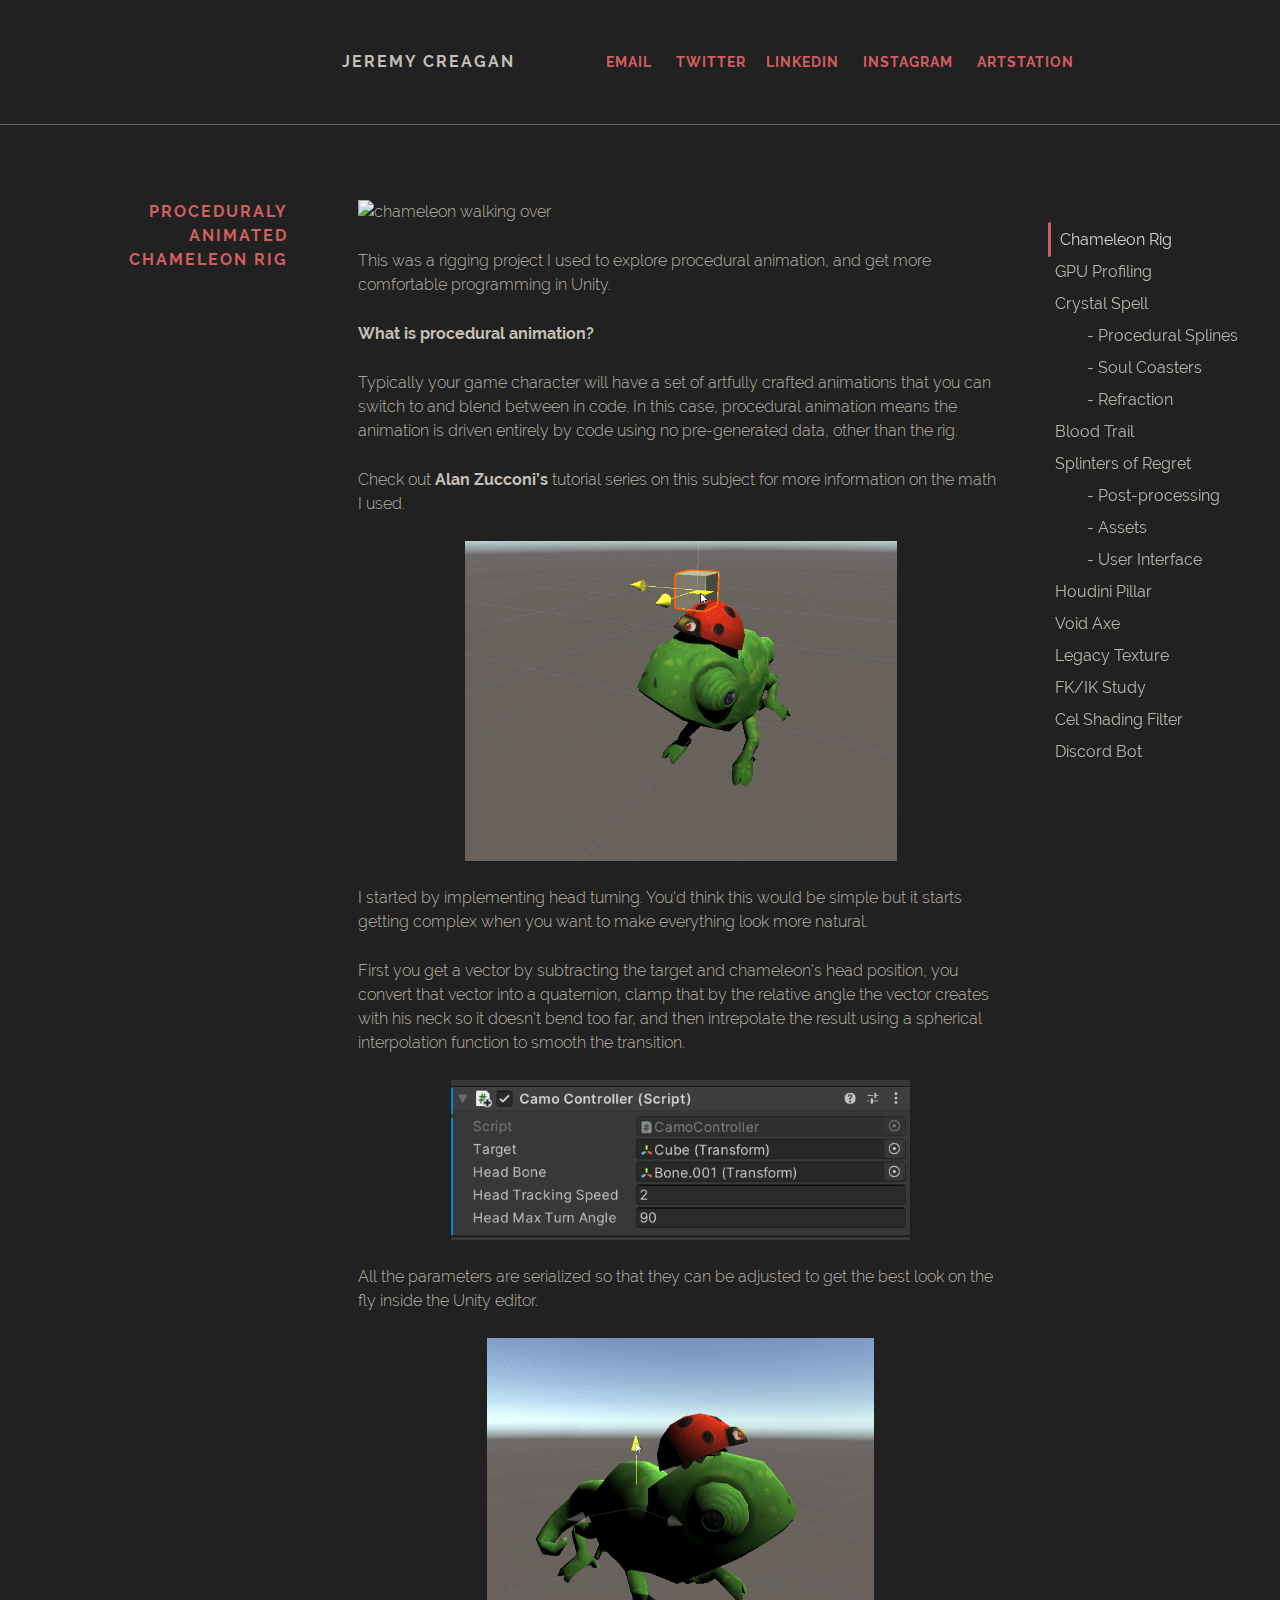
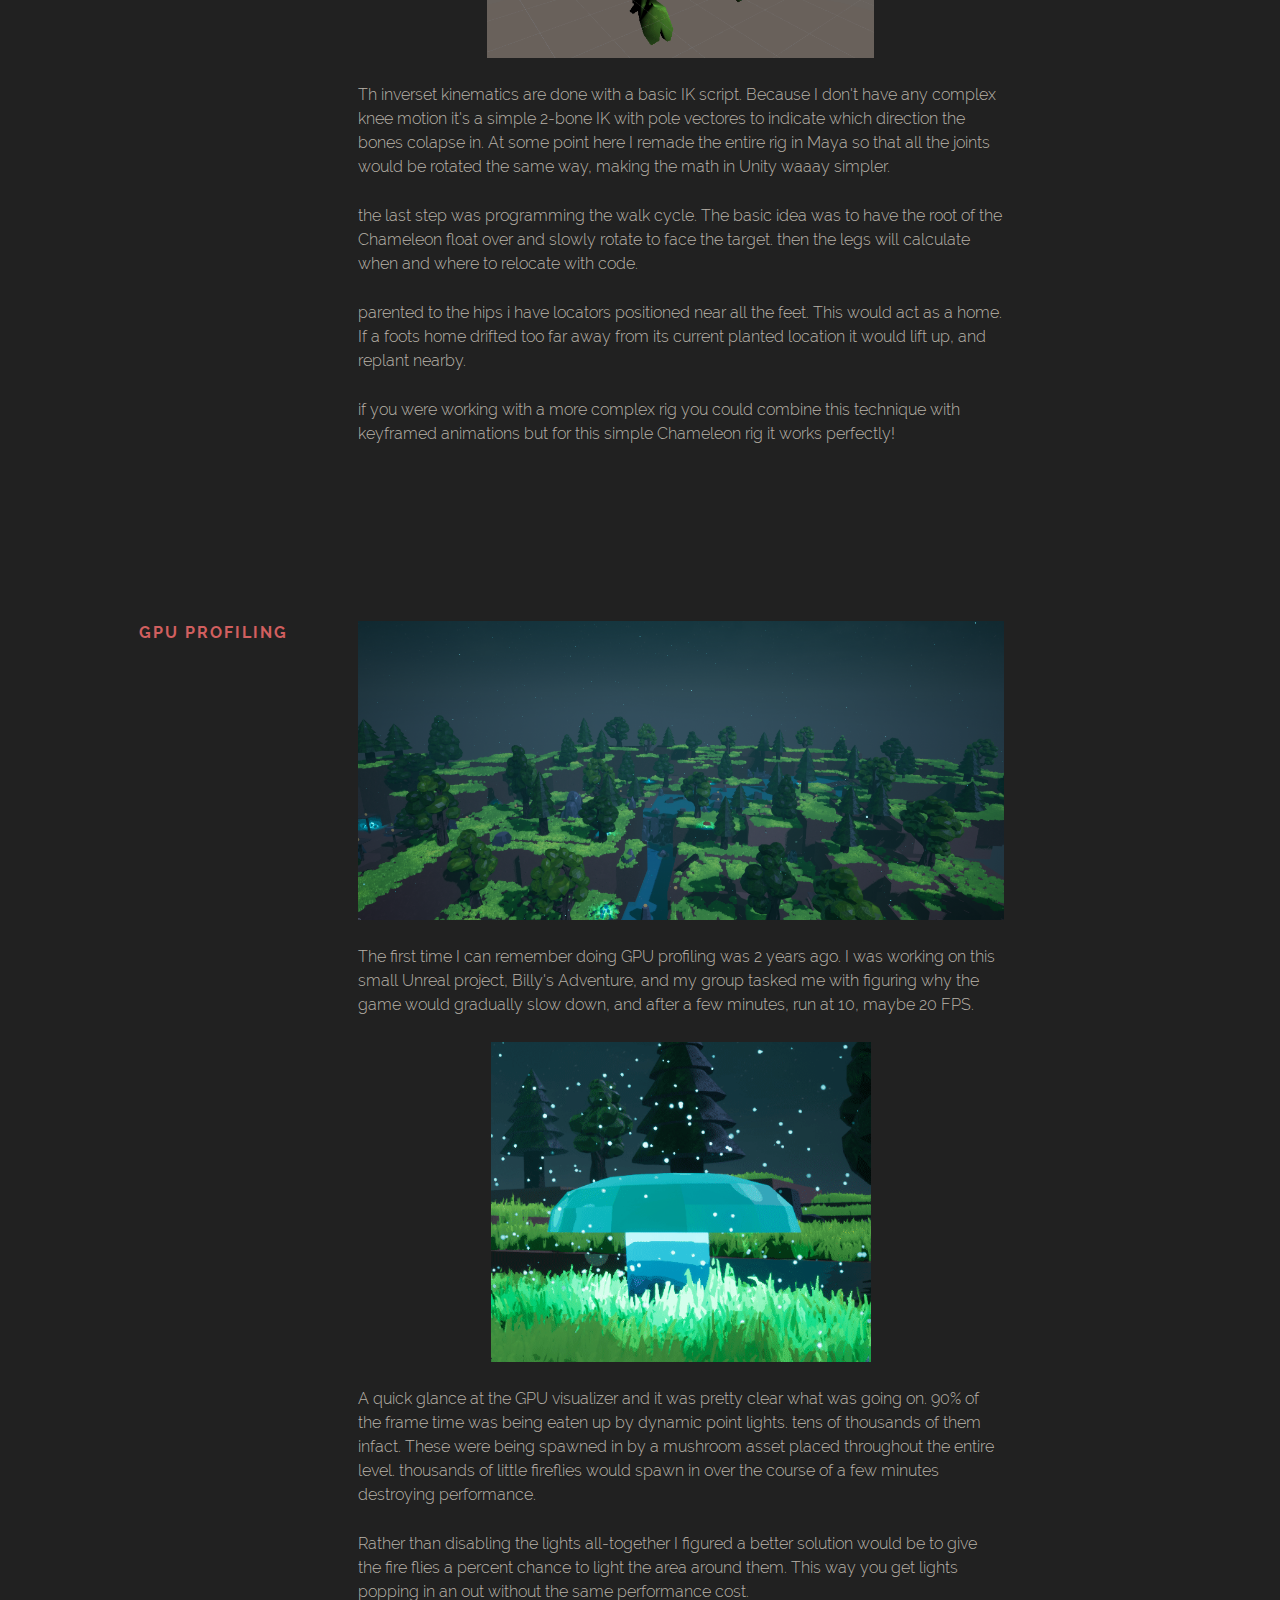
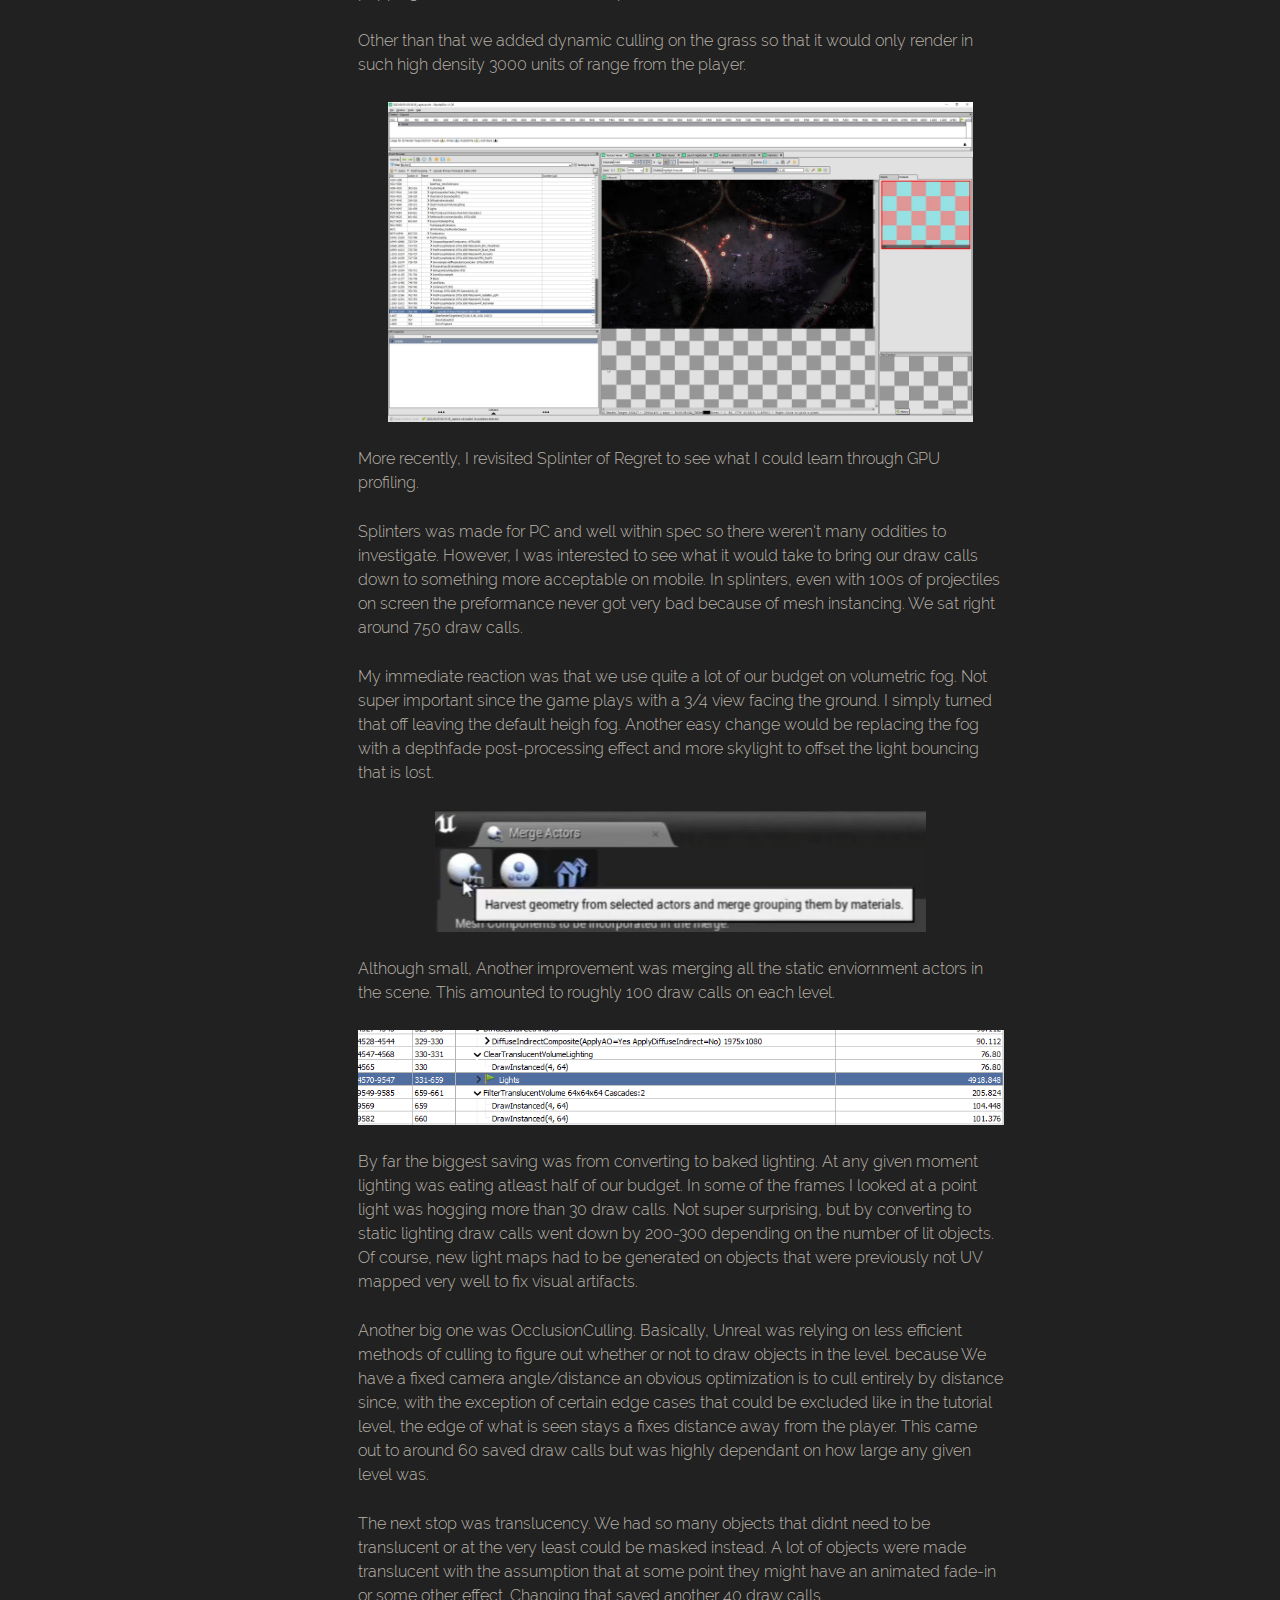
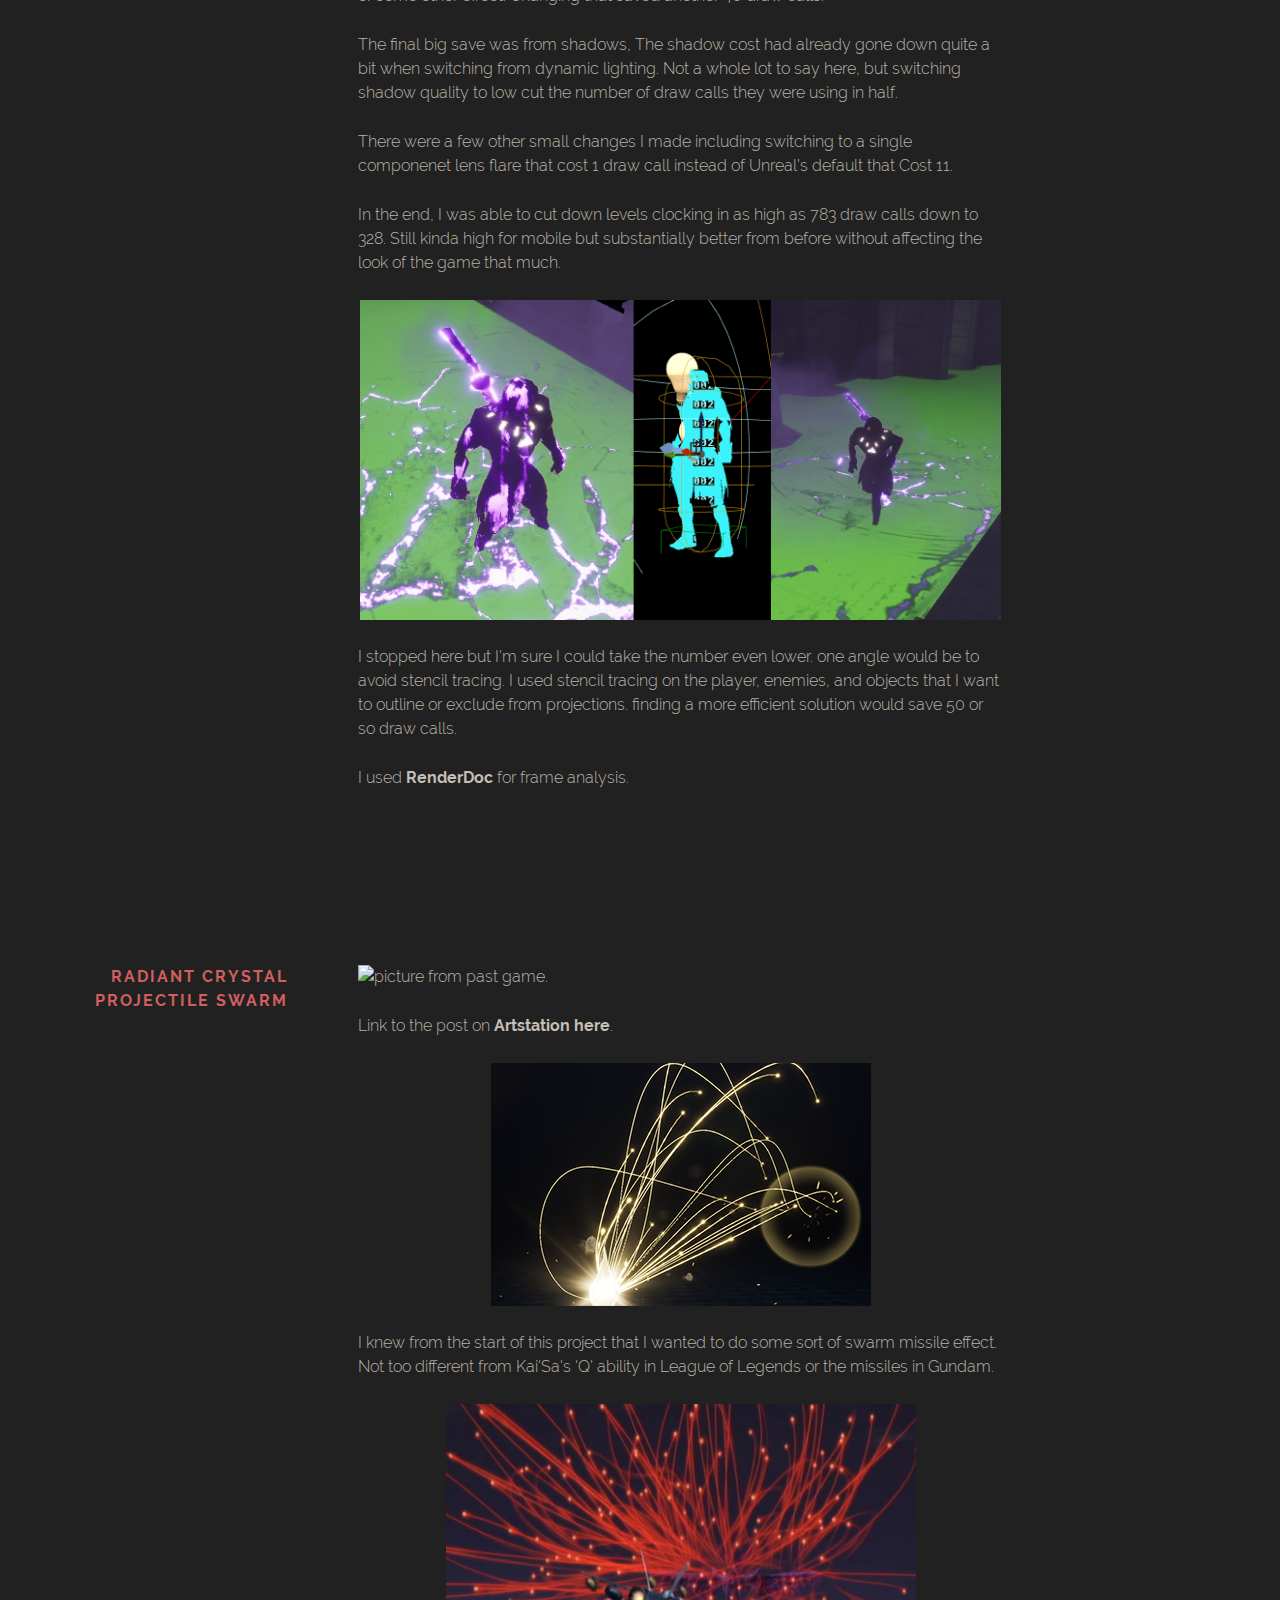
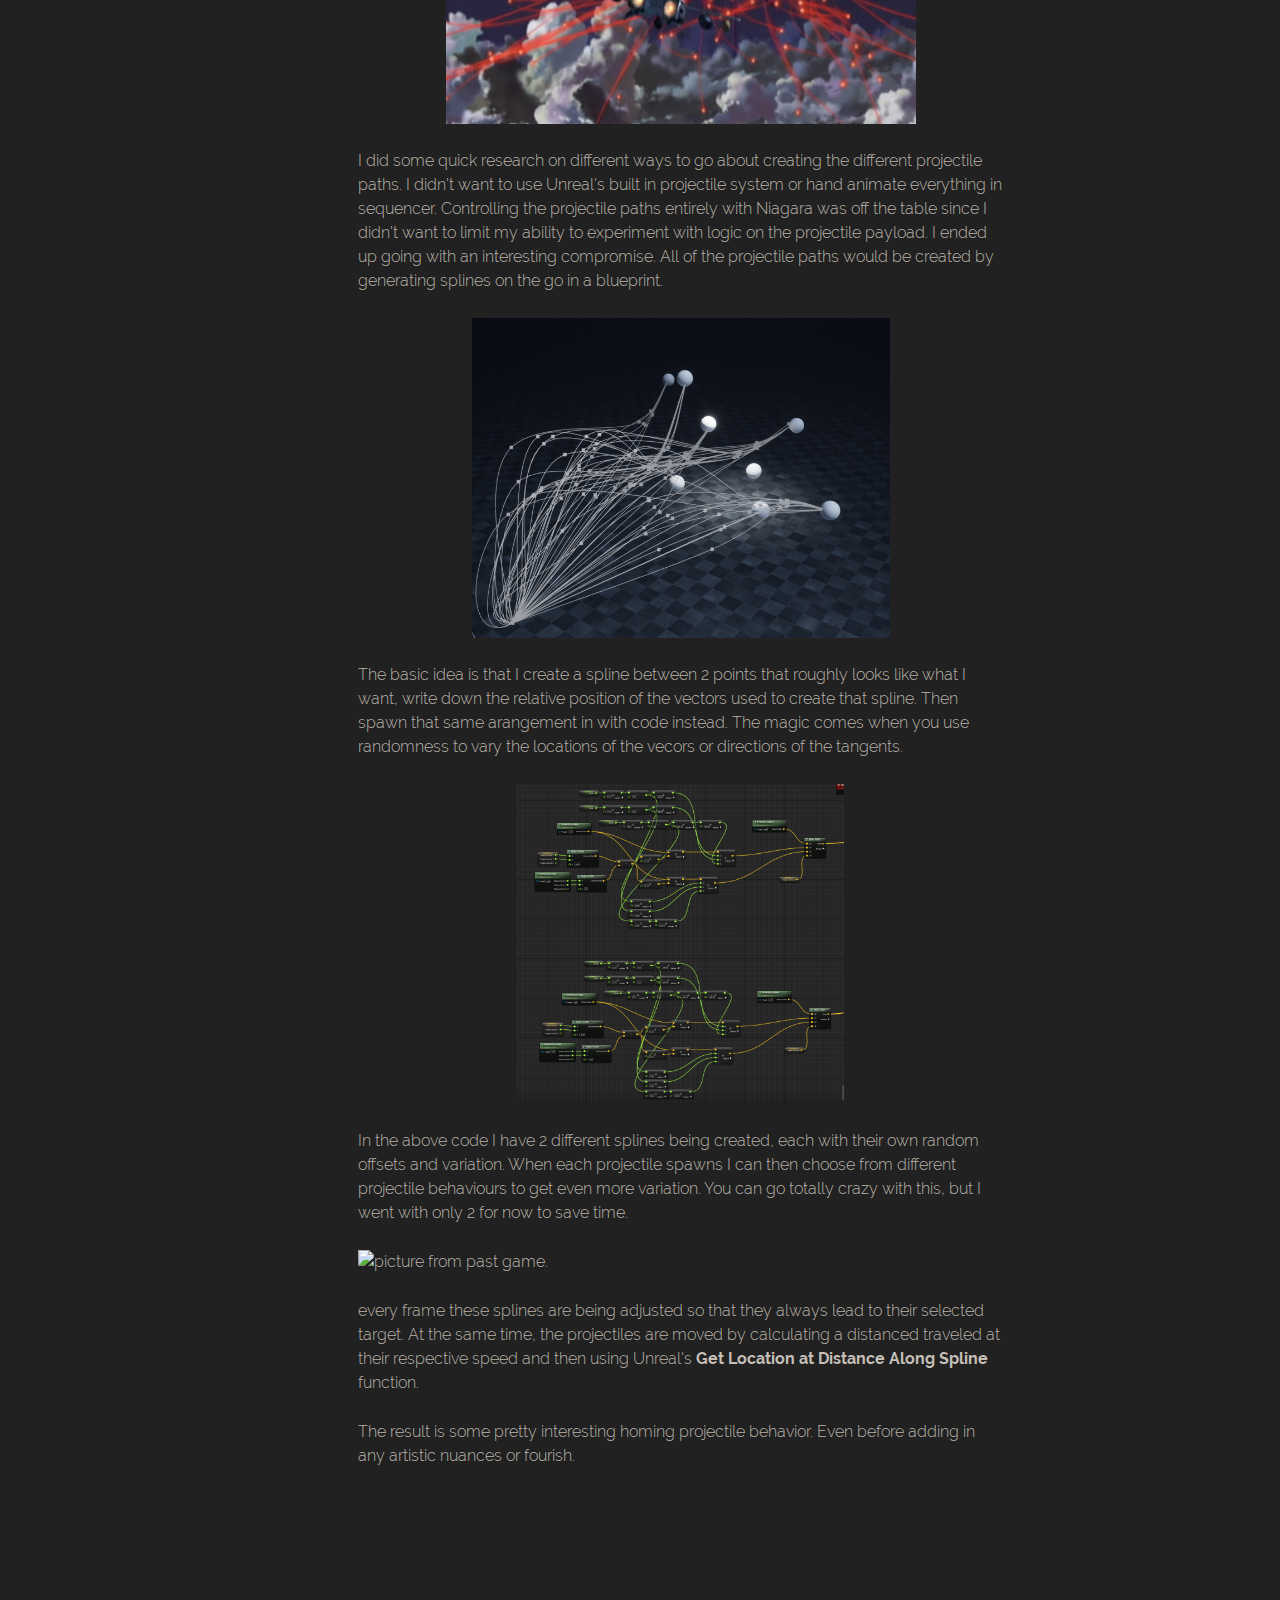
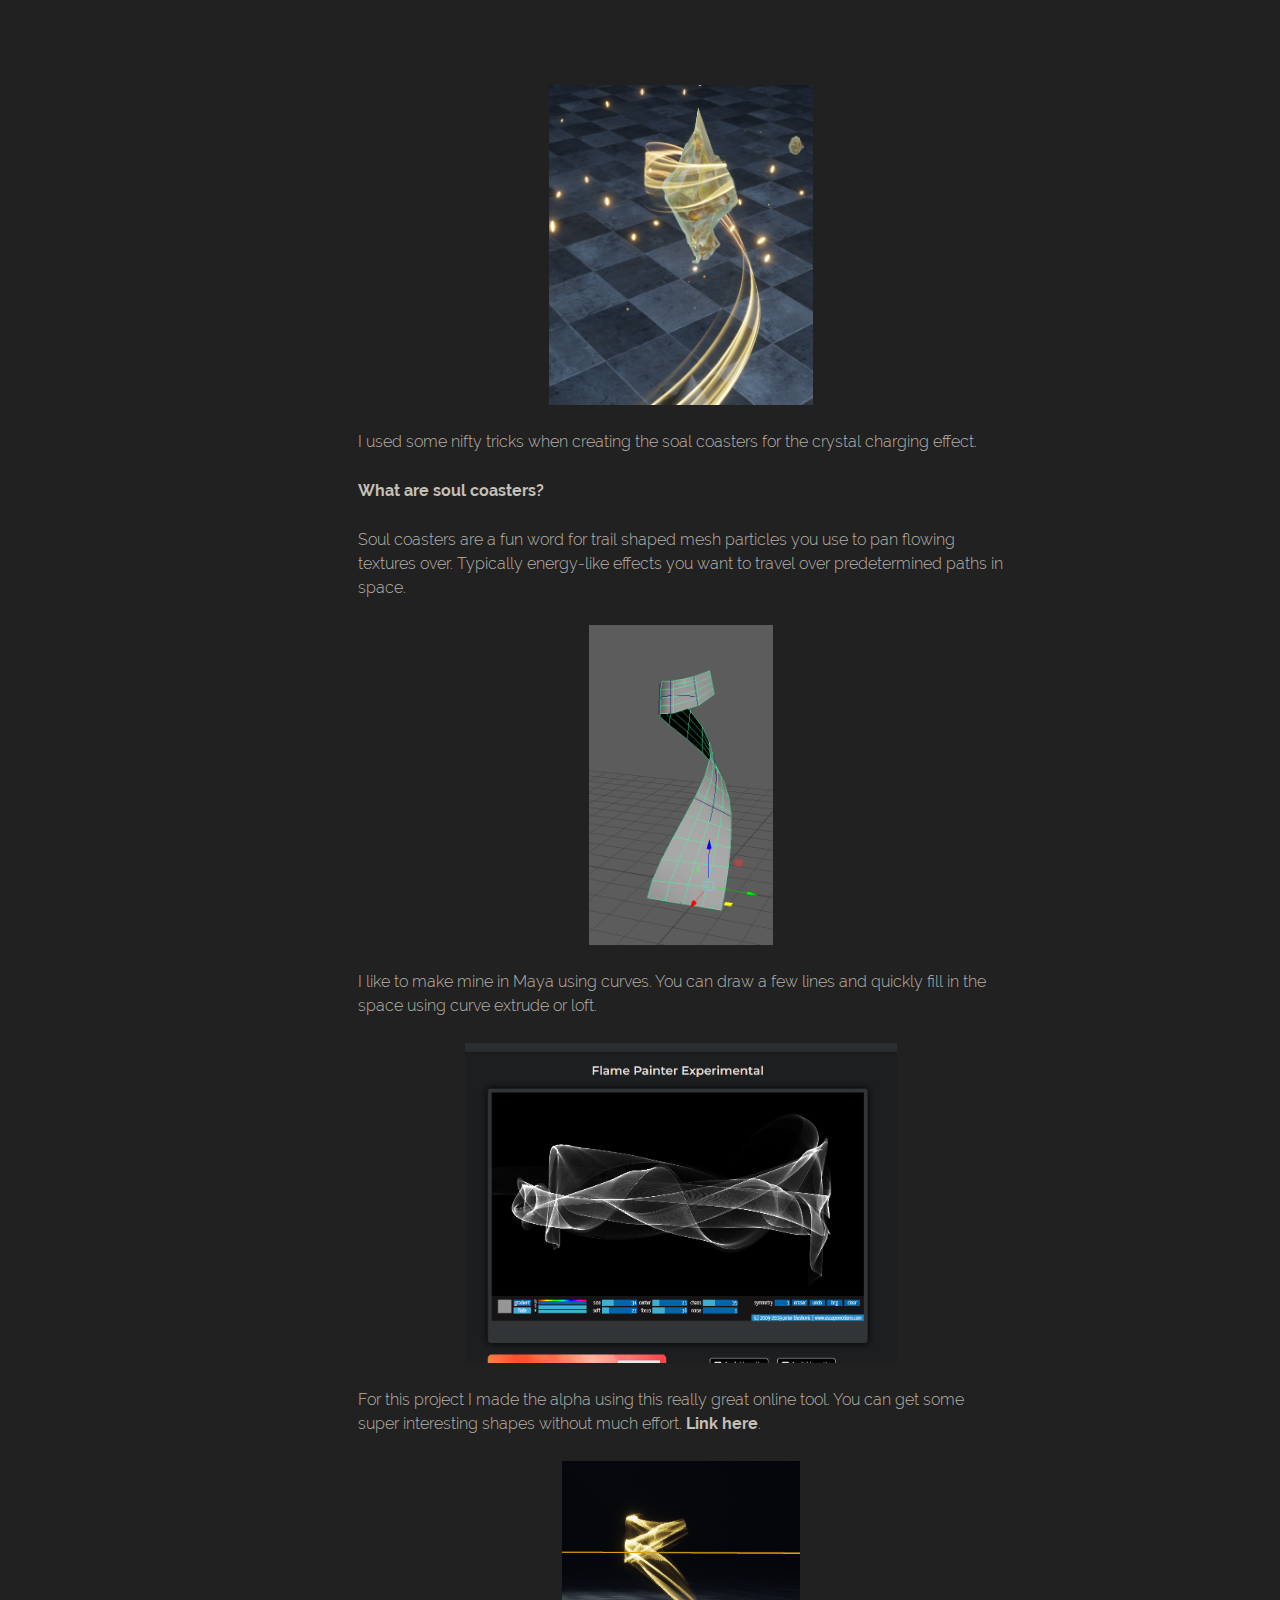
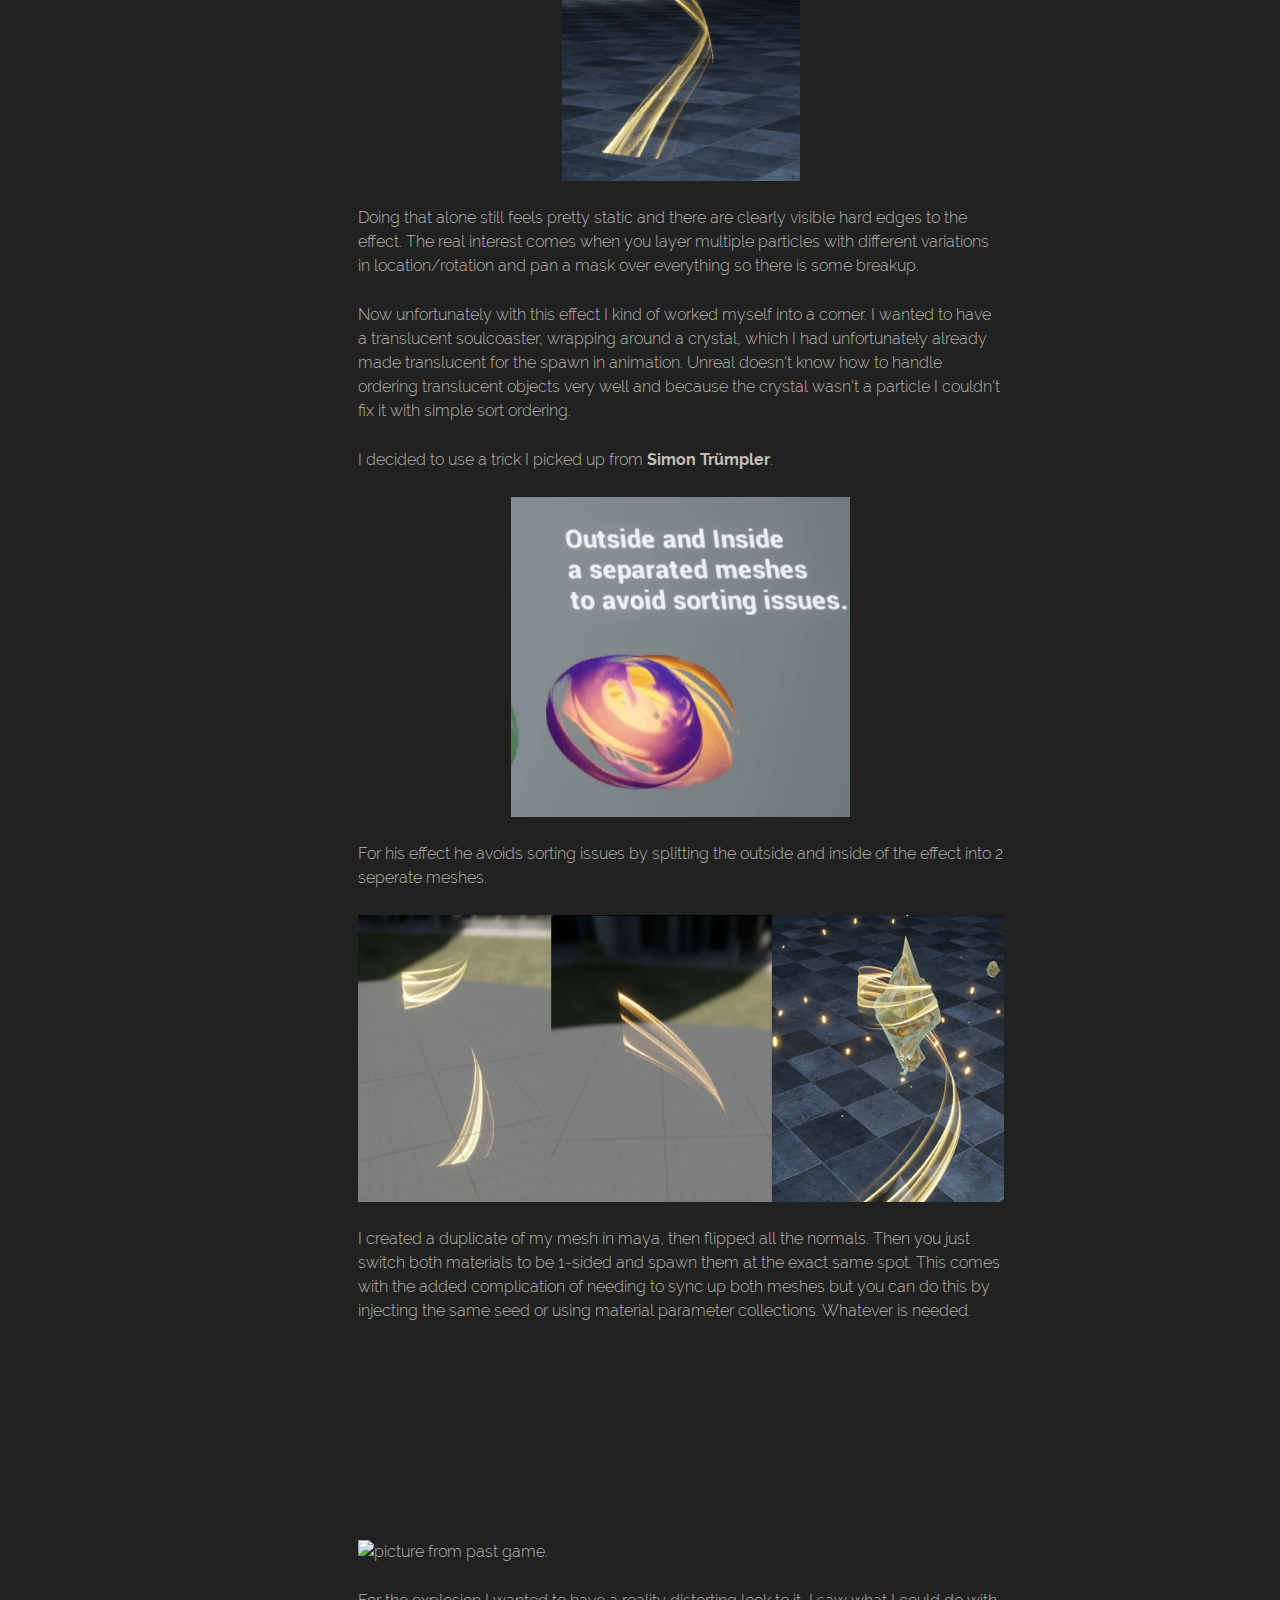
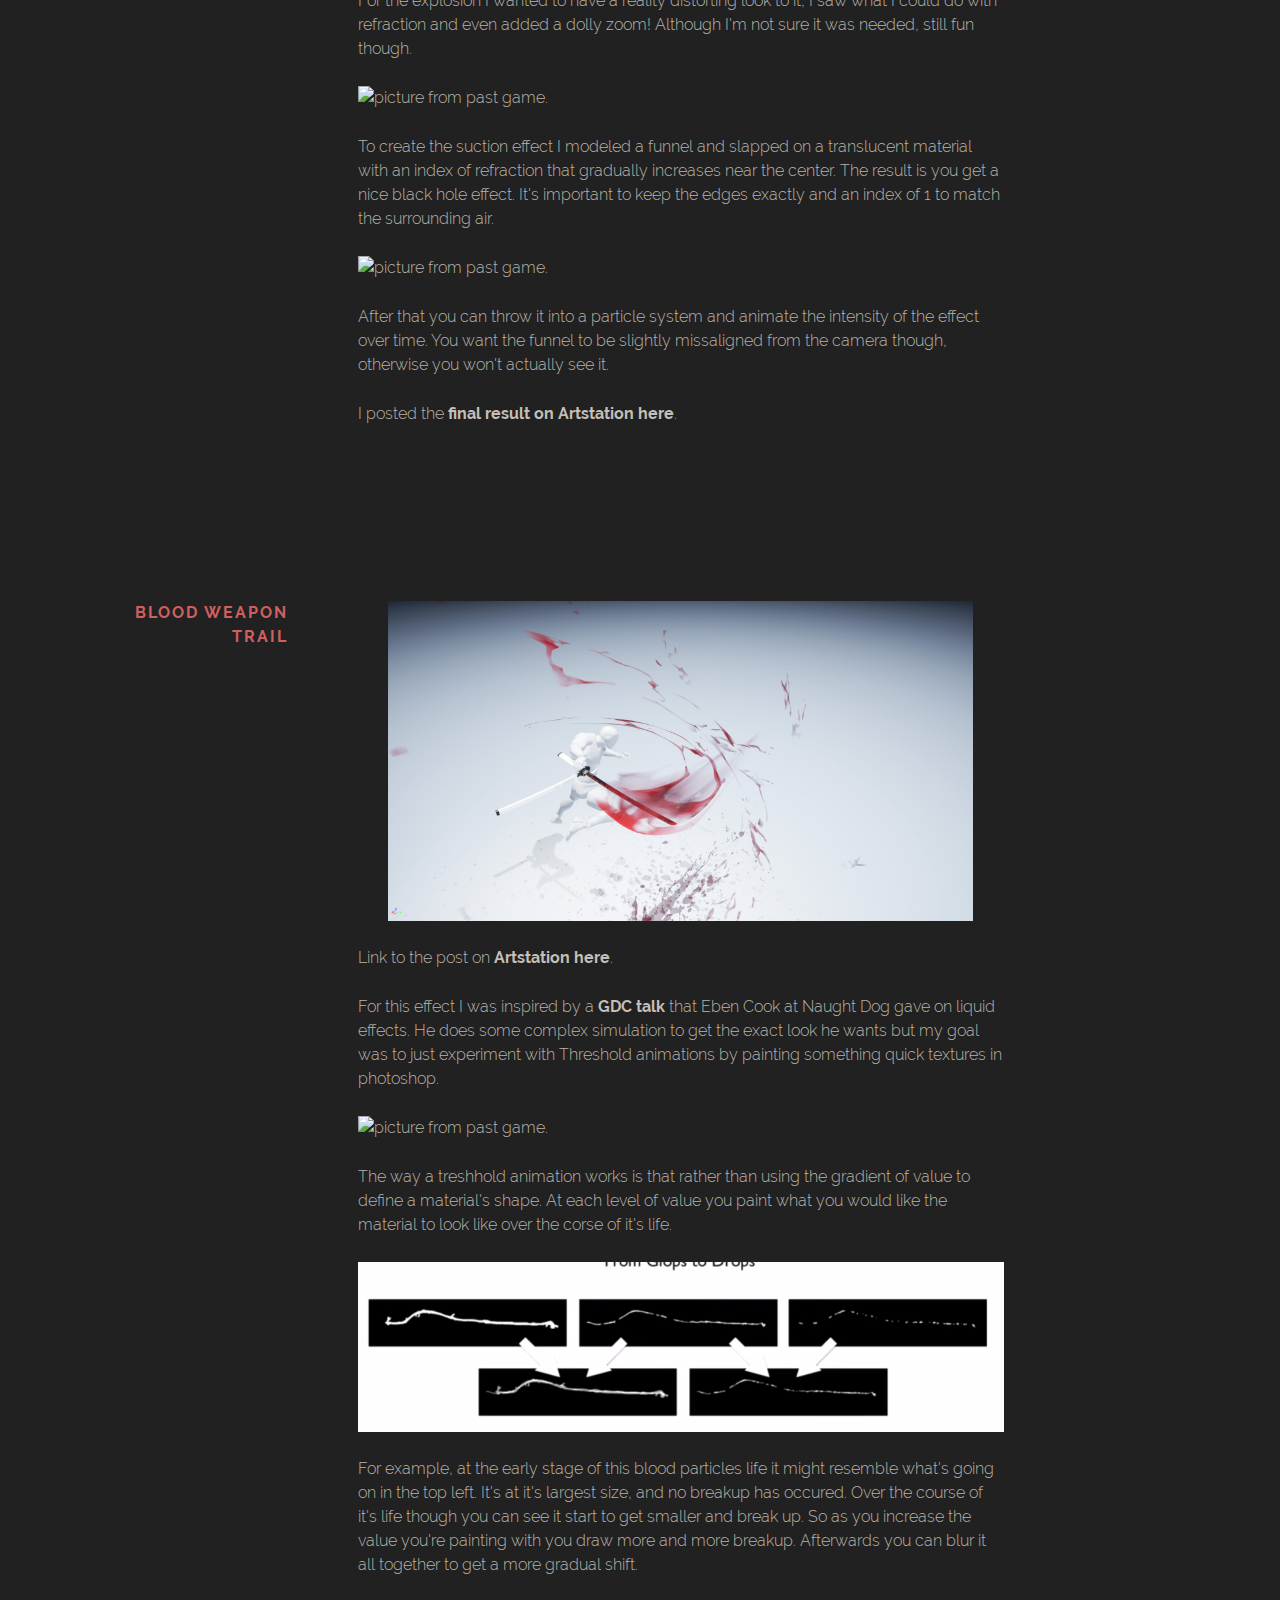
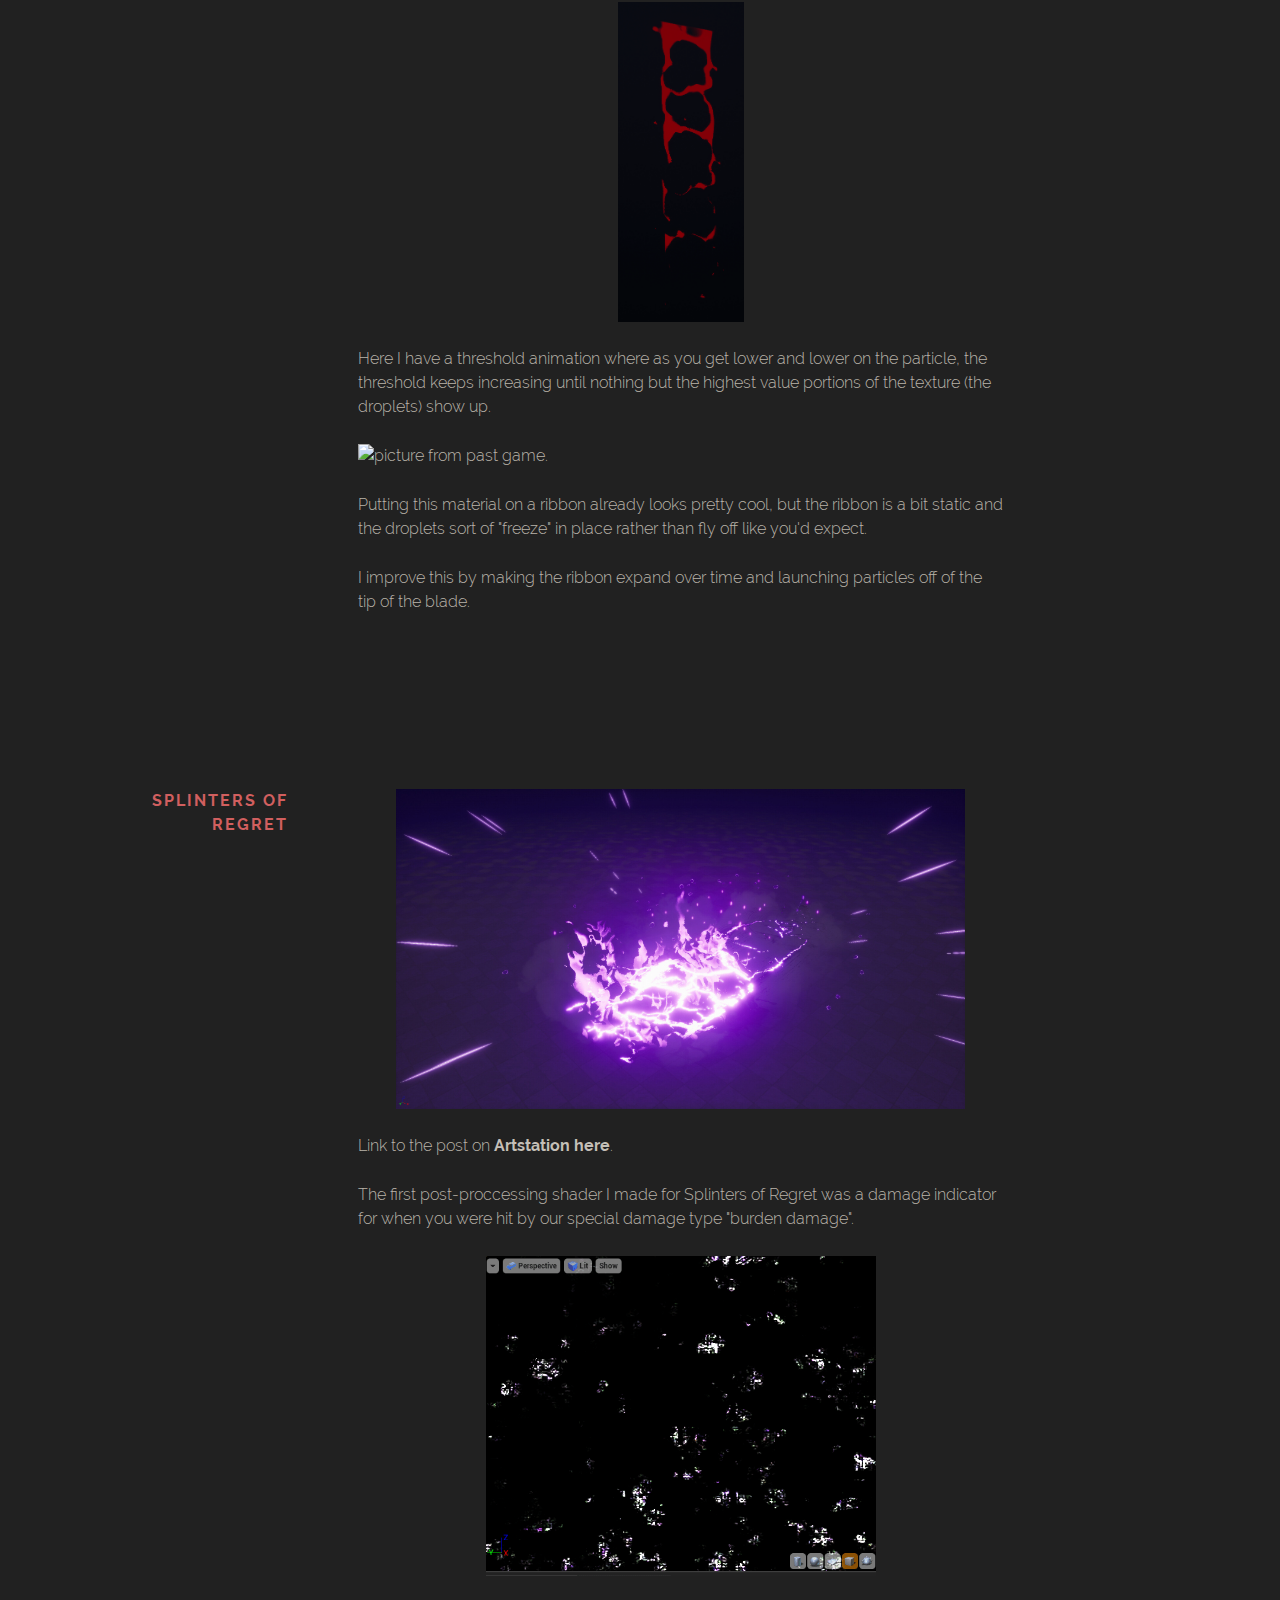
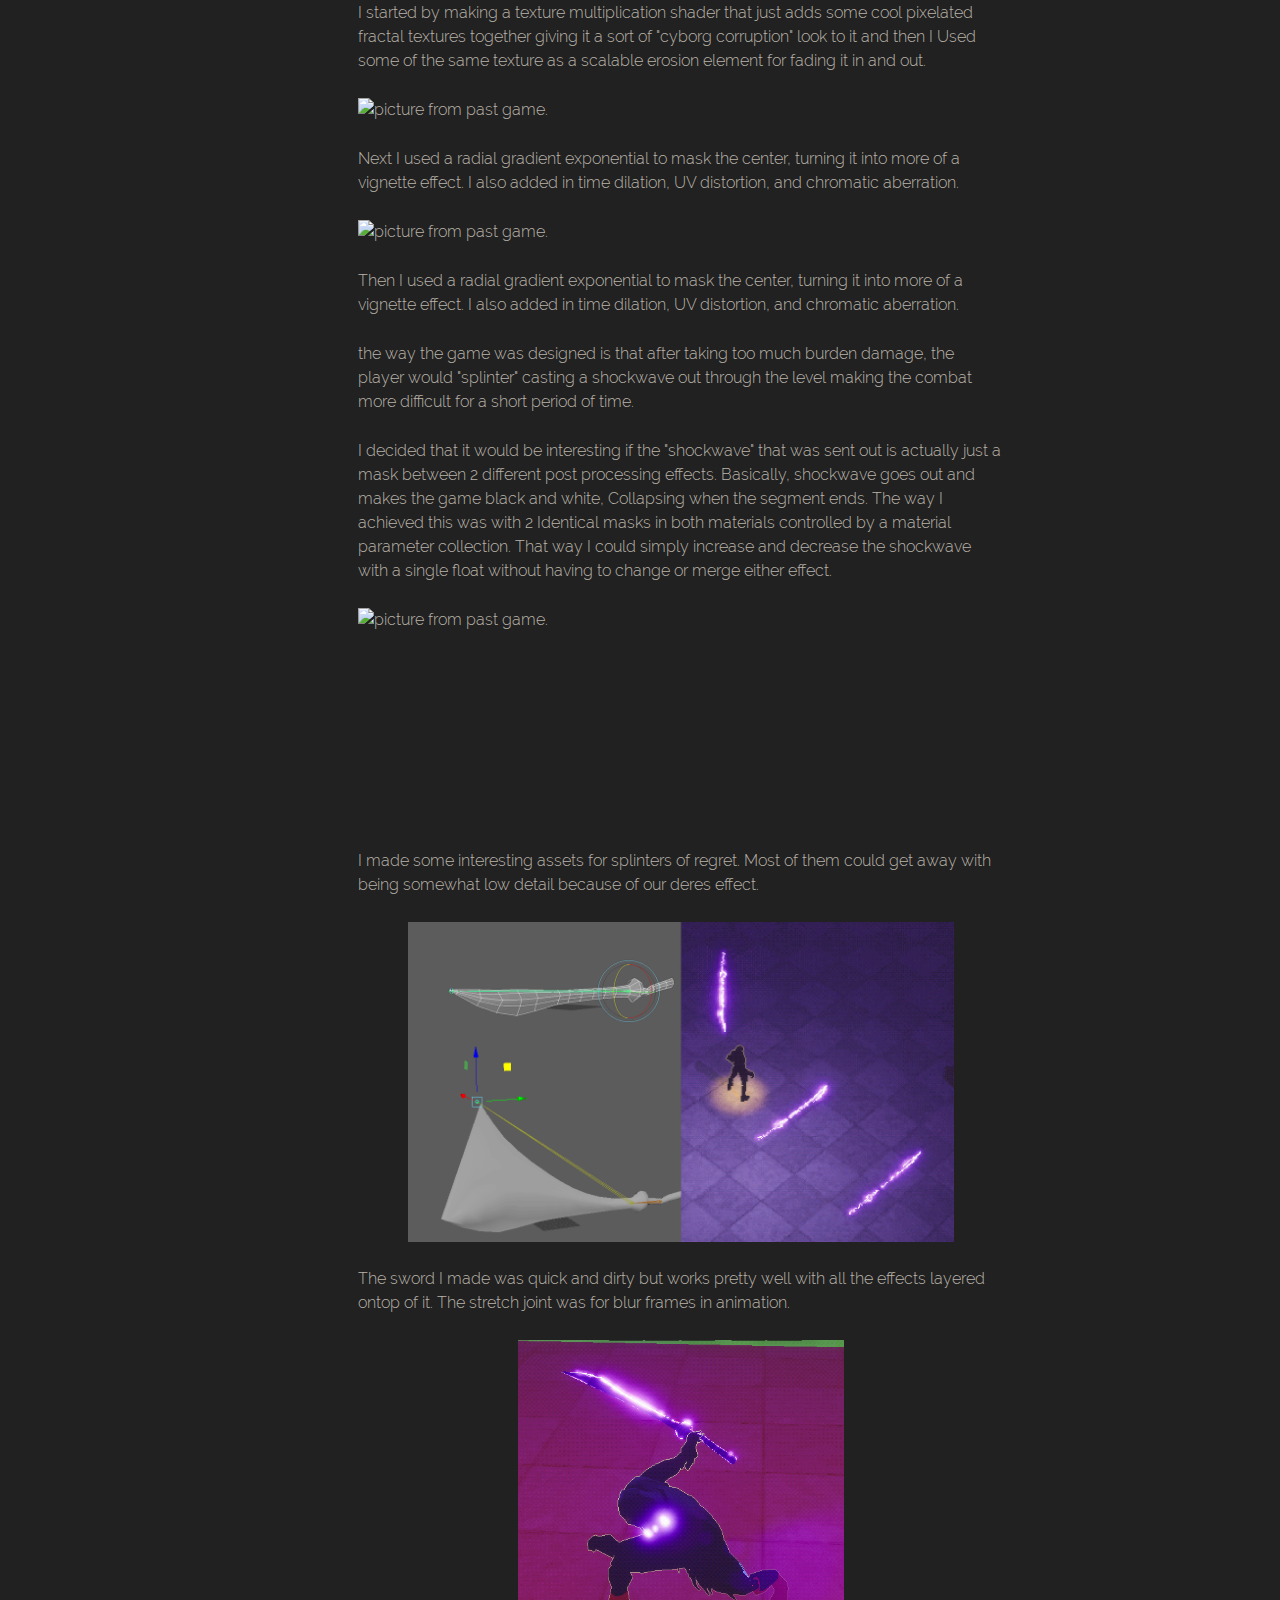
==== commit d4f8f611: "fixed bug with email links" ====
--- a/journal.html
+++ b/journal.html
@@ -28,7 +28,7 @@
         </div>
         <div class="header__content">
           <div class="header__links">
-            <a href="jeremy.p.creagan@gmail.com" target="_blank" title="email">
+            <a href="mailto:jeremy.p.creagan@gmail.com" target="_blank" title="email">
               <span class="text">email</span>
               <i class="fas fa-envelope"></i>
               <img src="images/itchio.svg" alt="twitter"> 
@@ -688,7 +688,7 @@
         <a href="./index.html" target="_blank" class="arrow-link-left">Home</a>
       </div>
       <div class="footer__links">
-        <a href="jeremy.p.creagan@gmail.com" target="_blank" title="email">
+        <a href="mailto:jeremy.p.creagan@gmail.com" target="_blank" title="email">
           <span class="text">email</span>
           <i class="fas fa-envelope"></i>
           <img src="images/itchio.svg" alt="twitter"> 
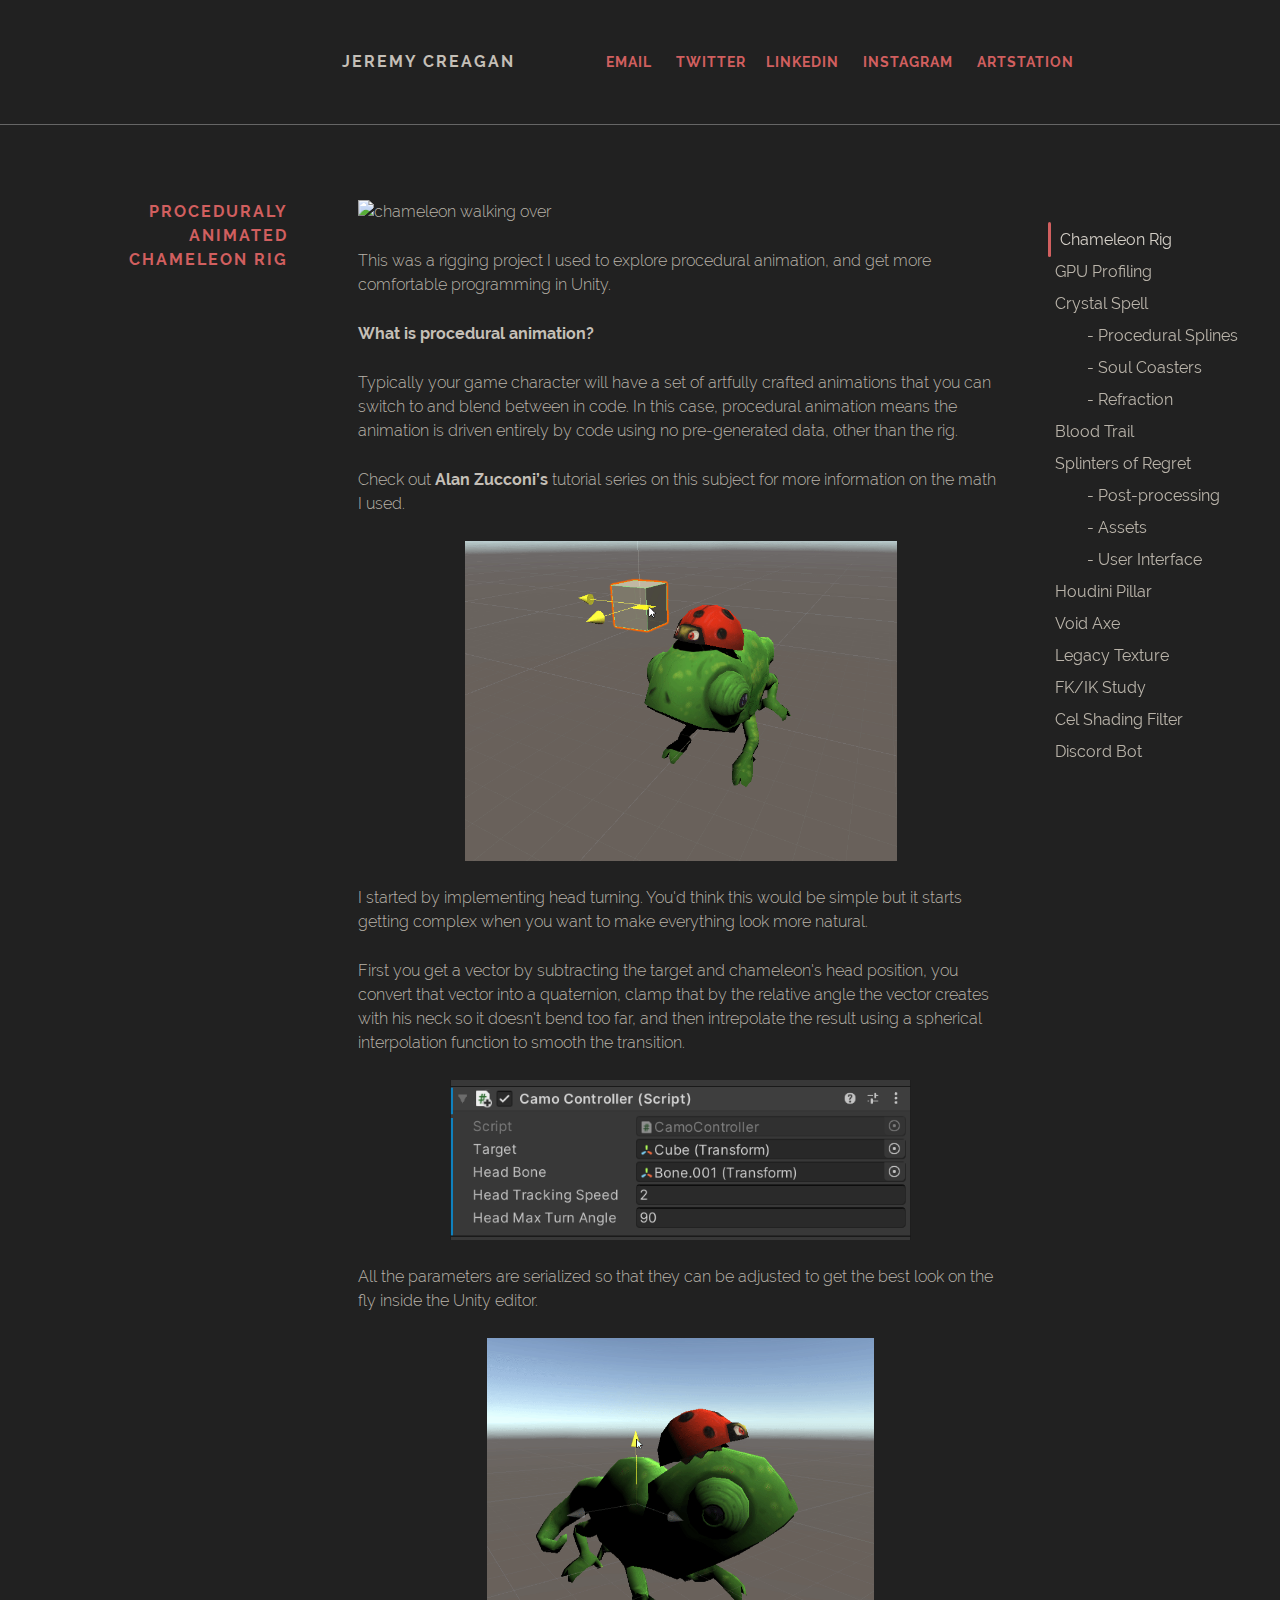
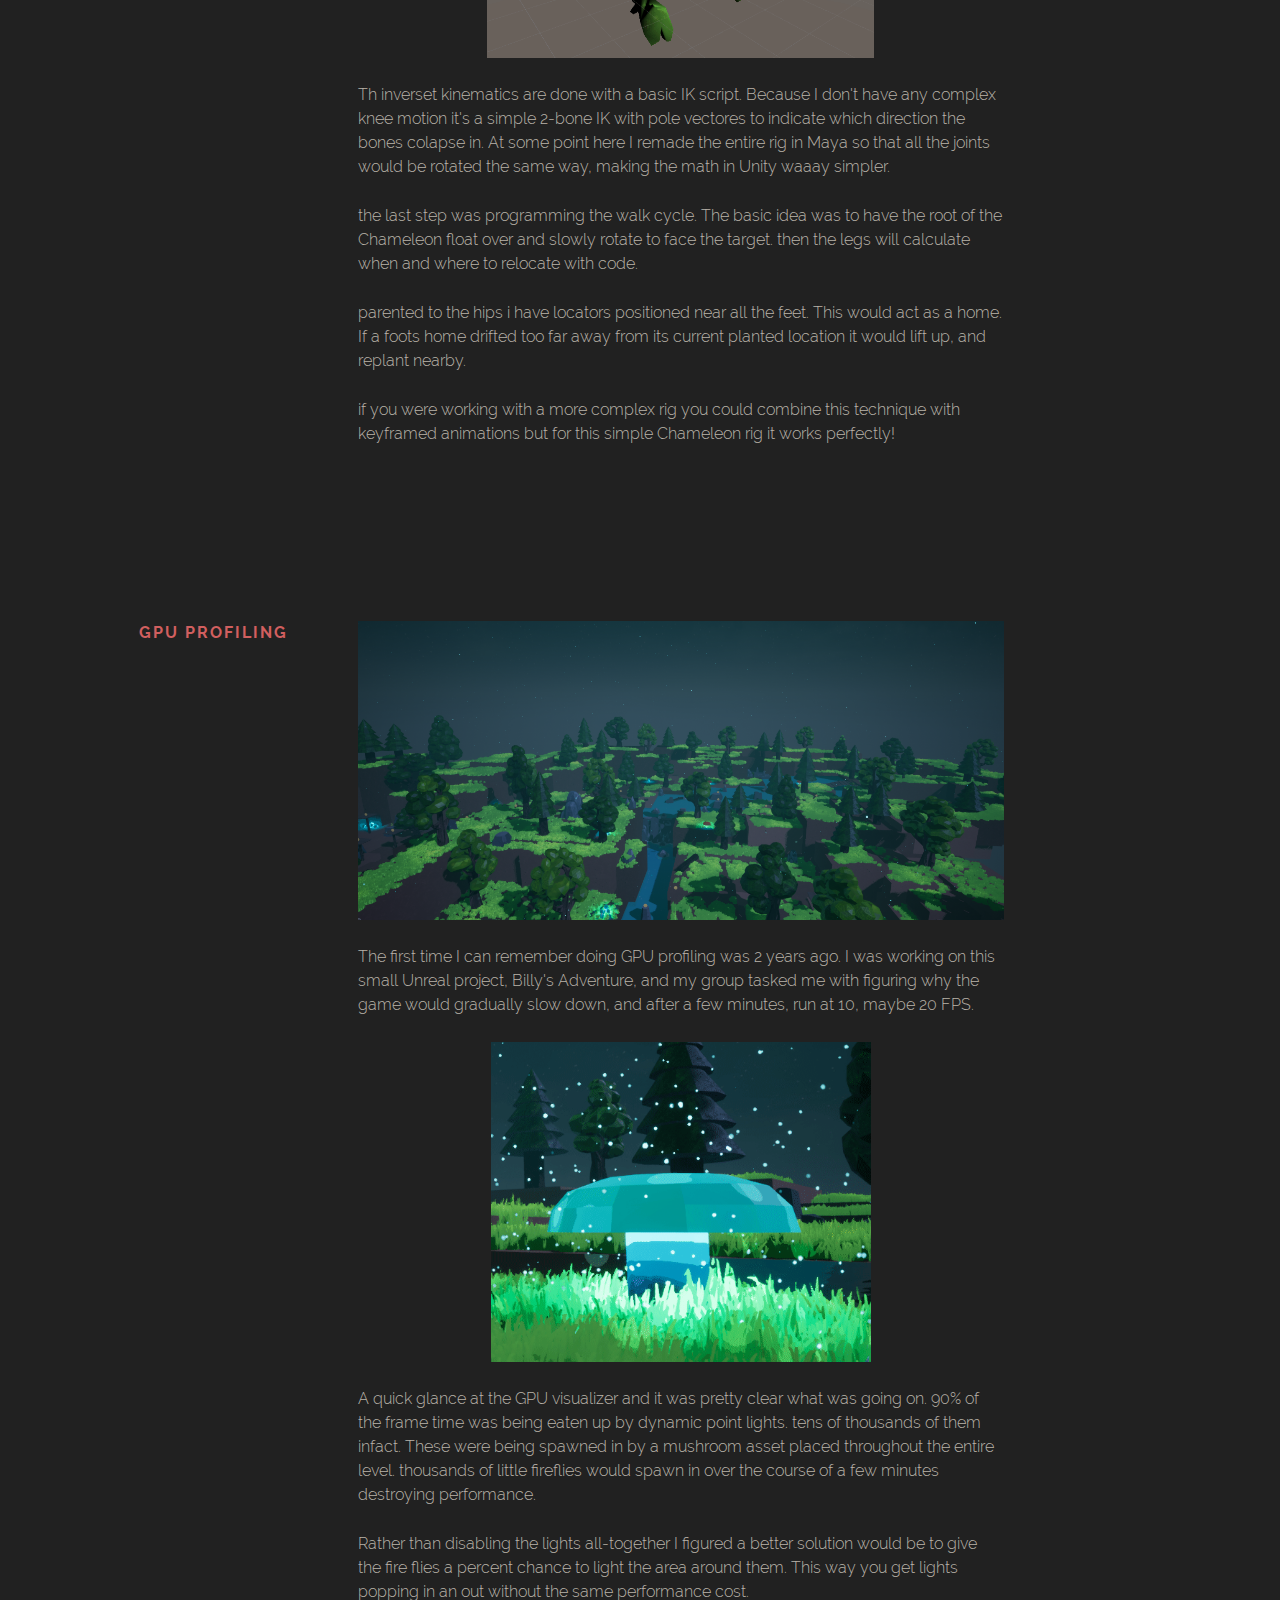
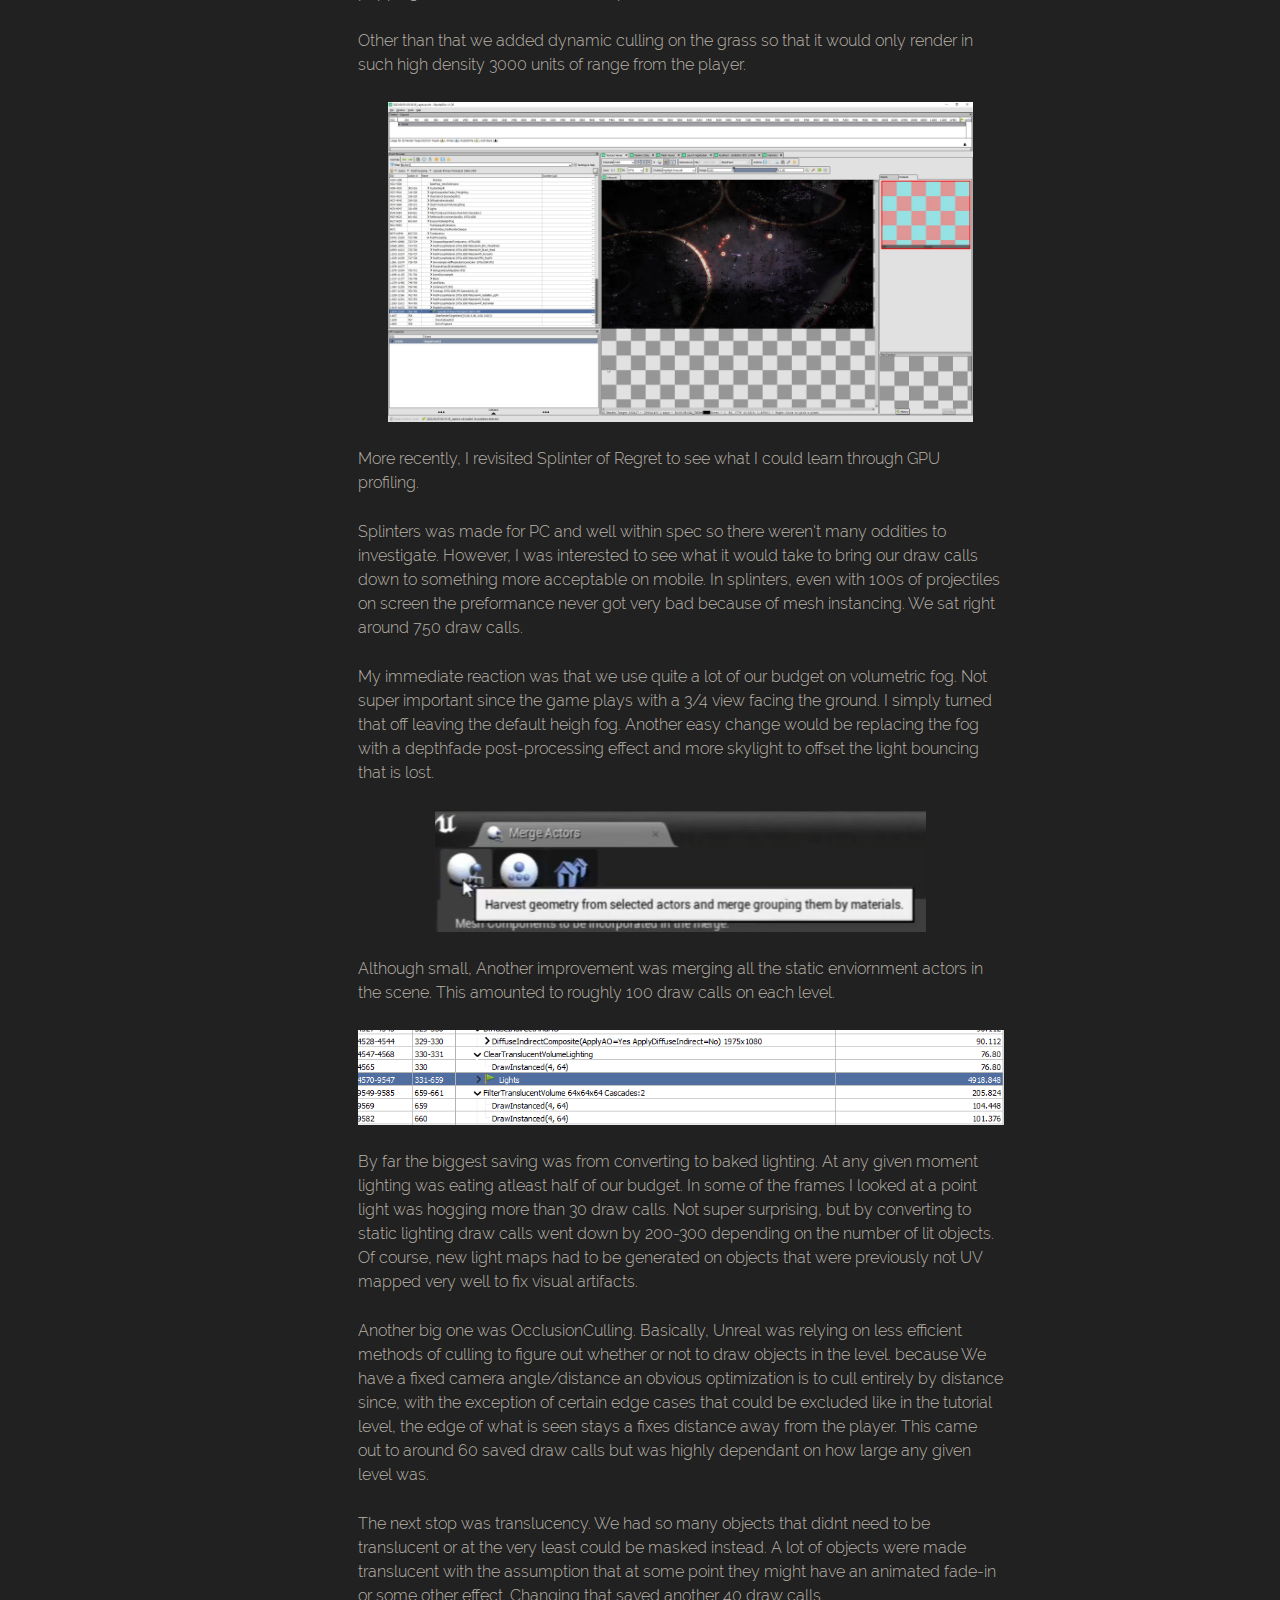
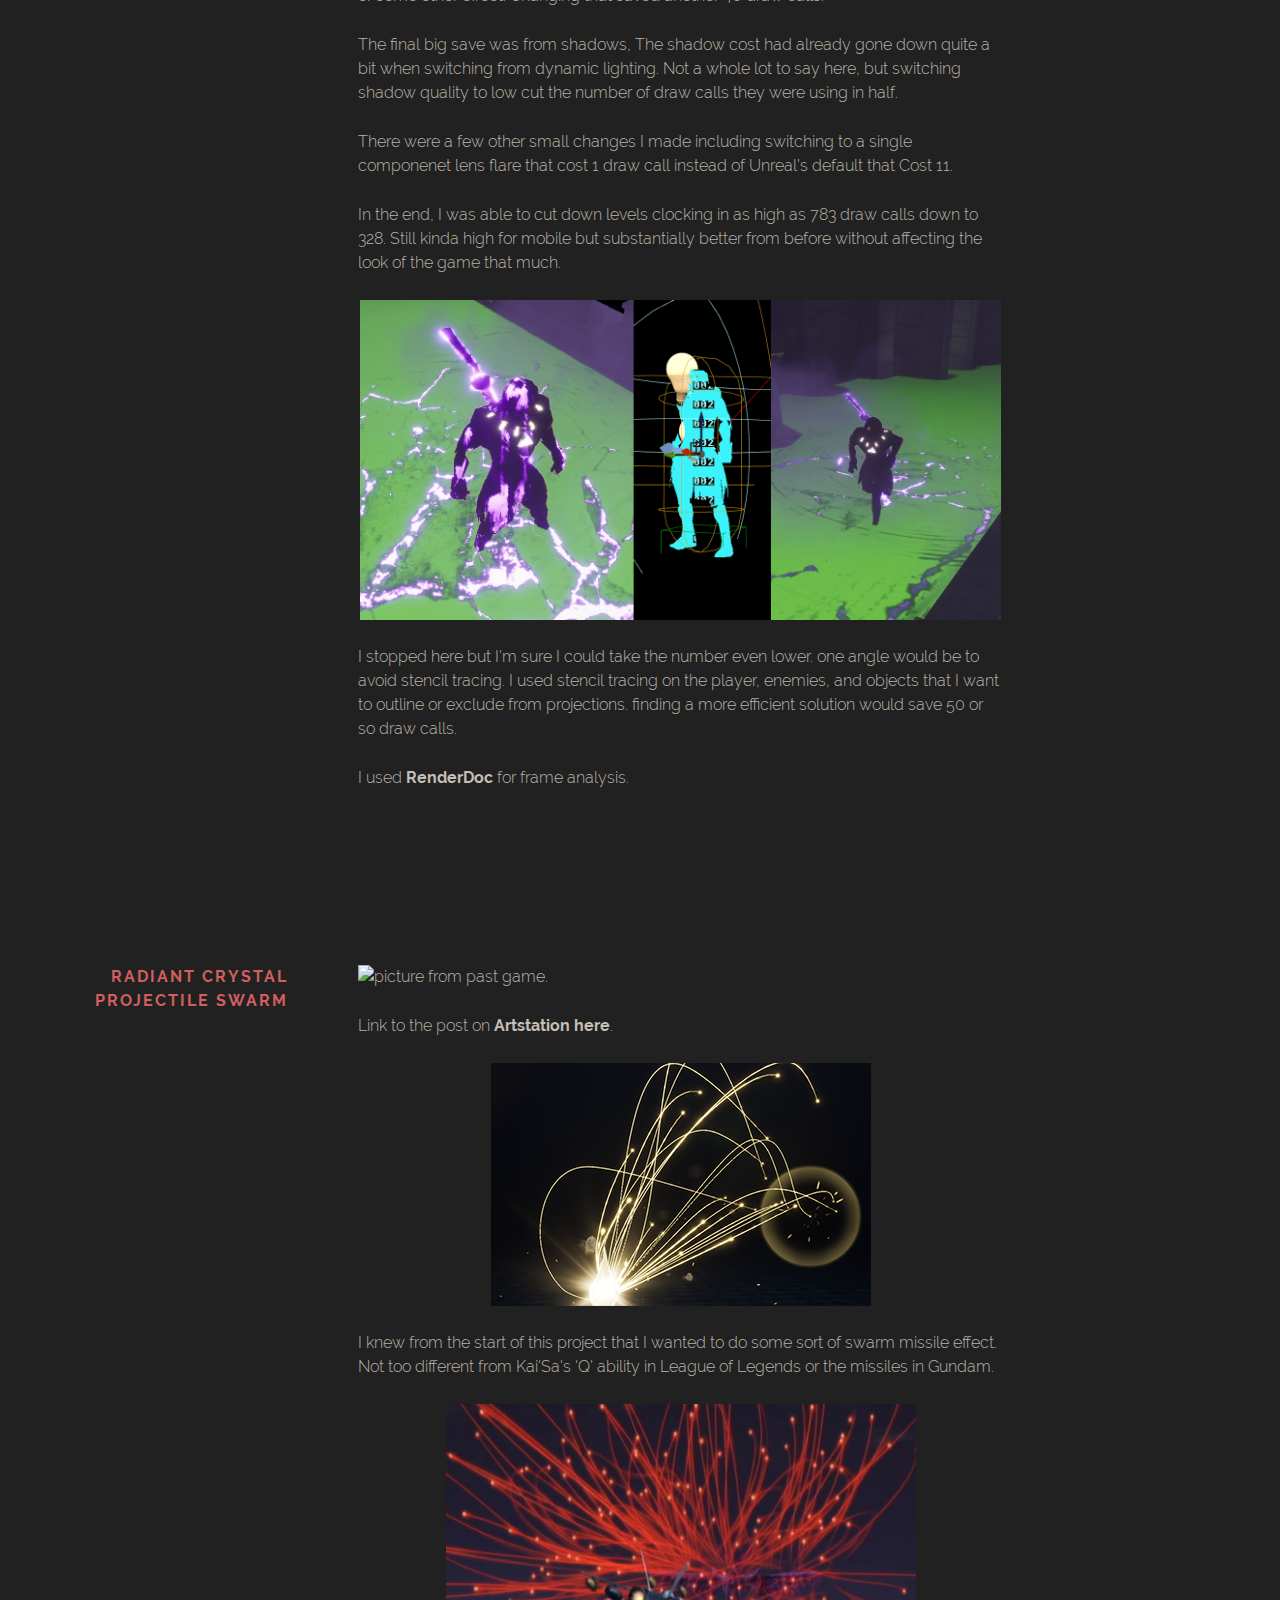
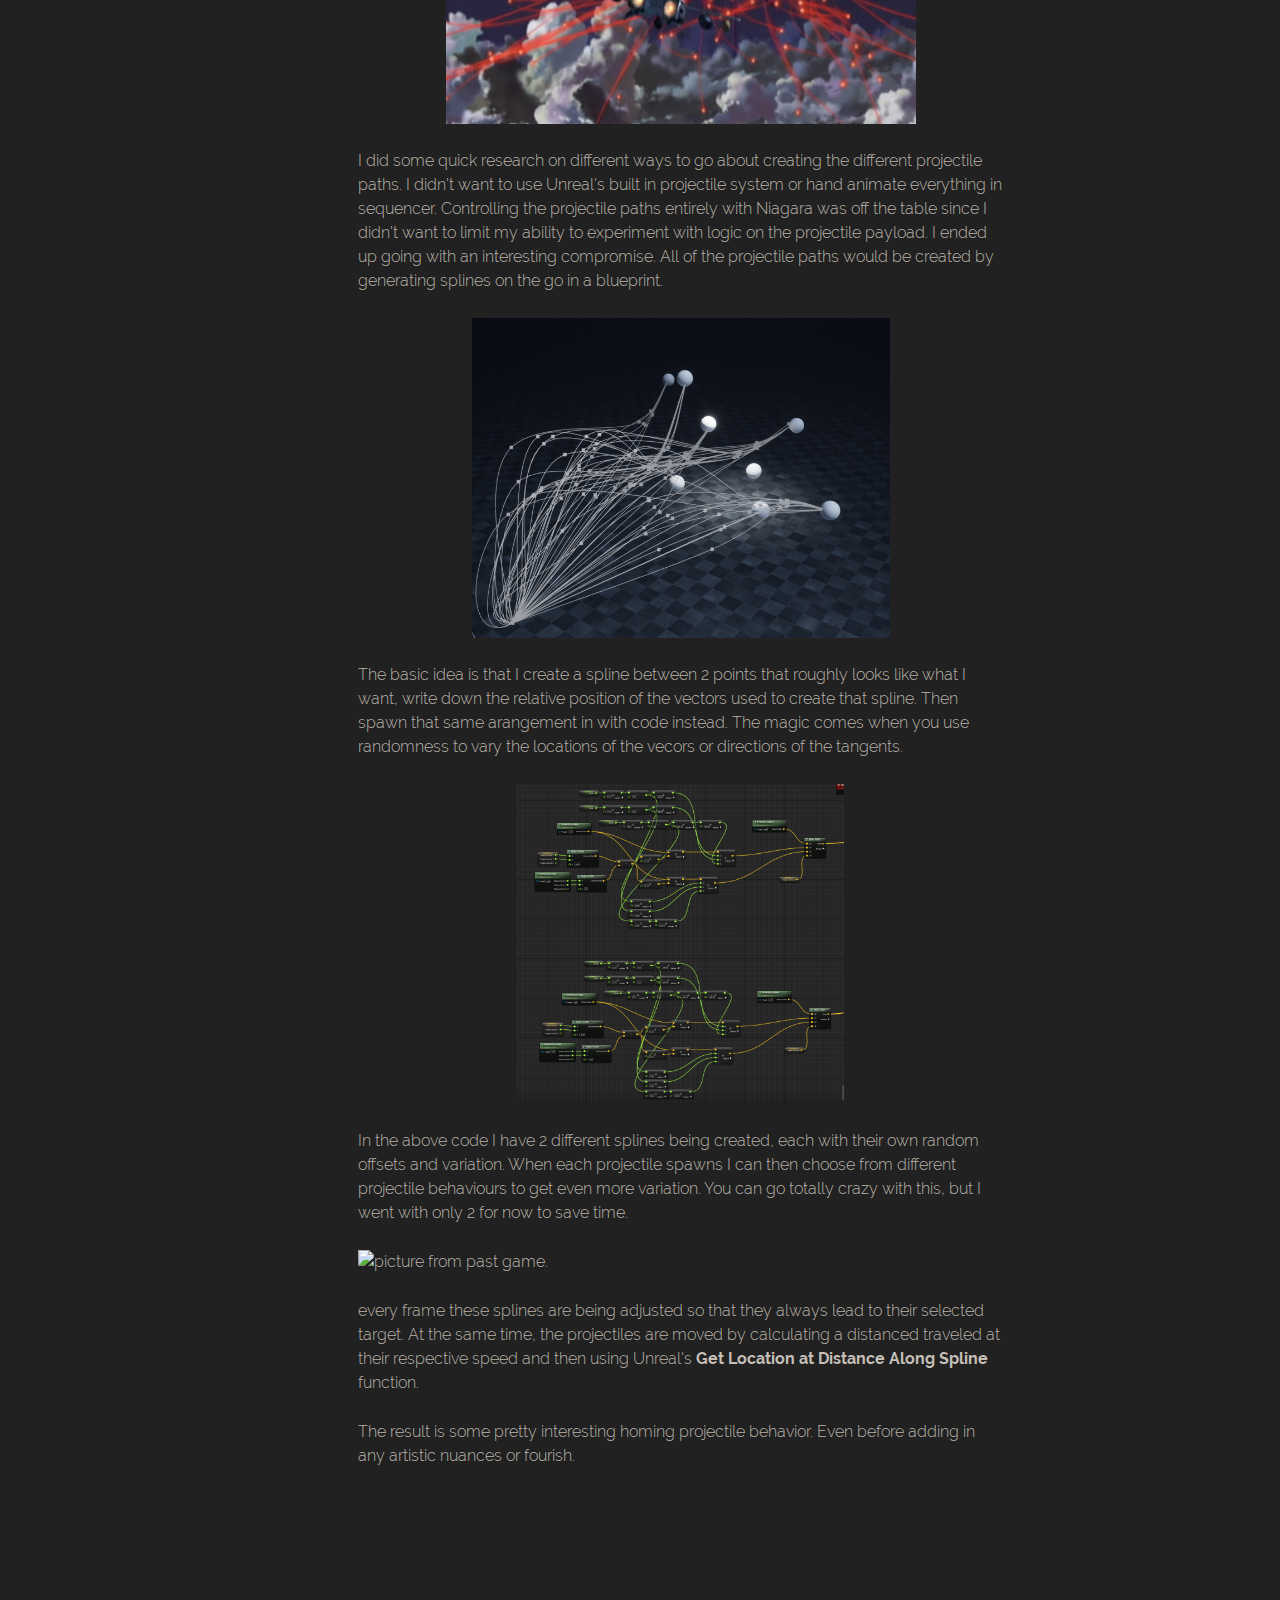
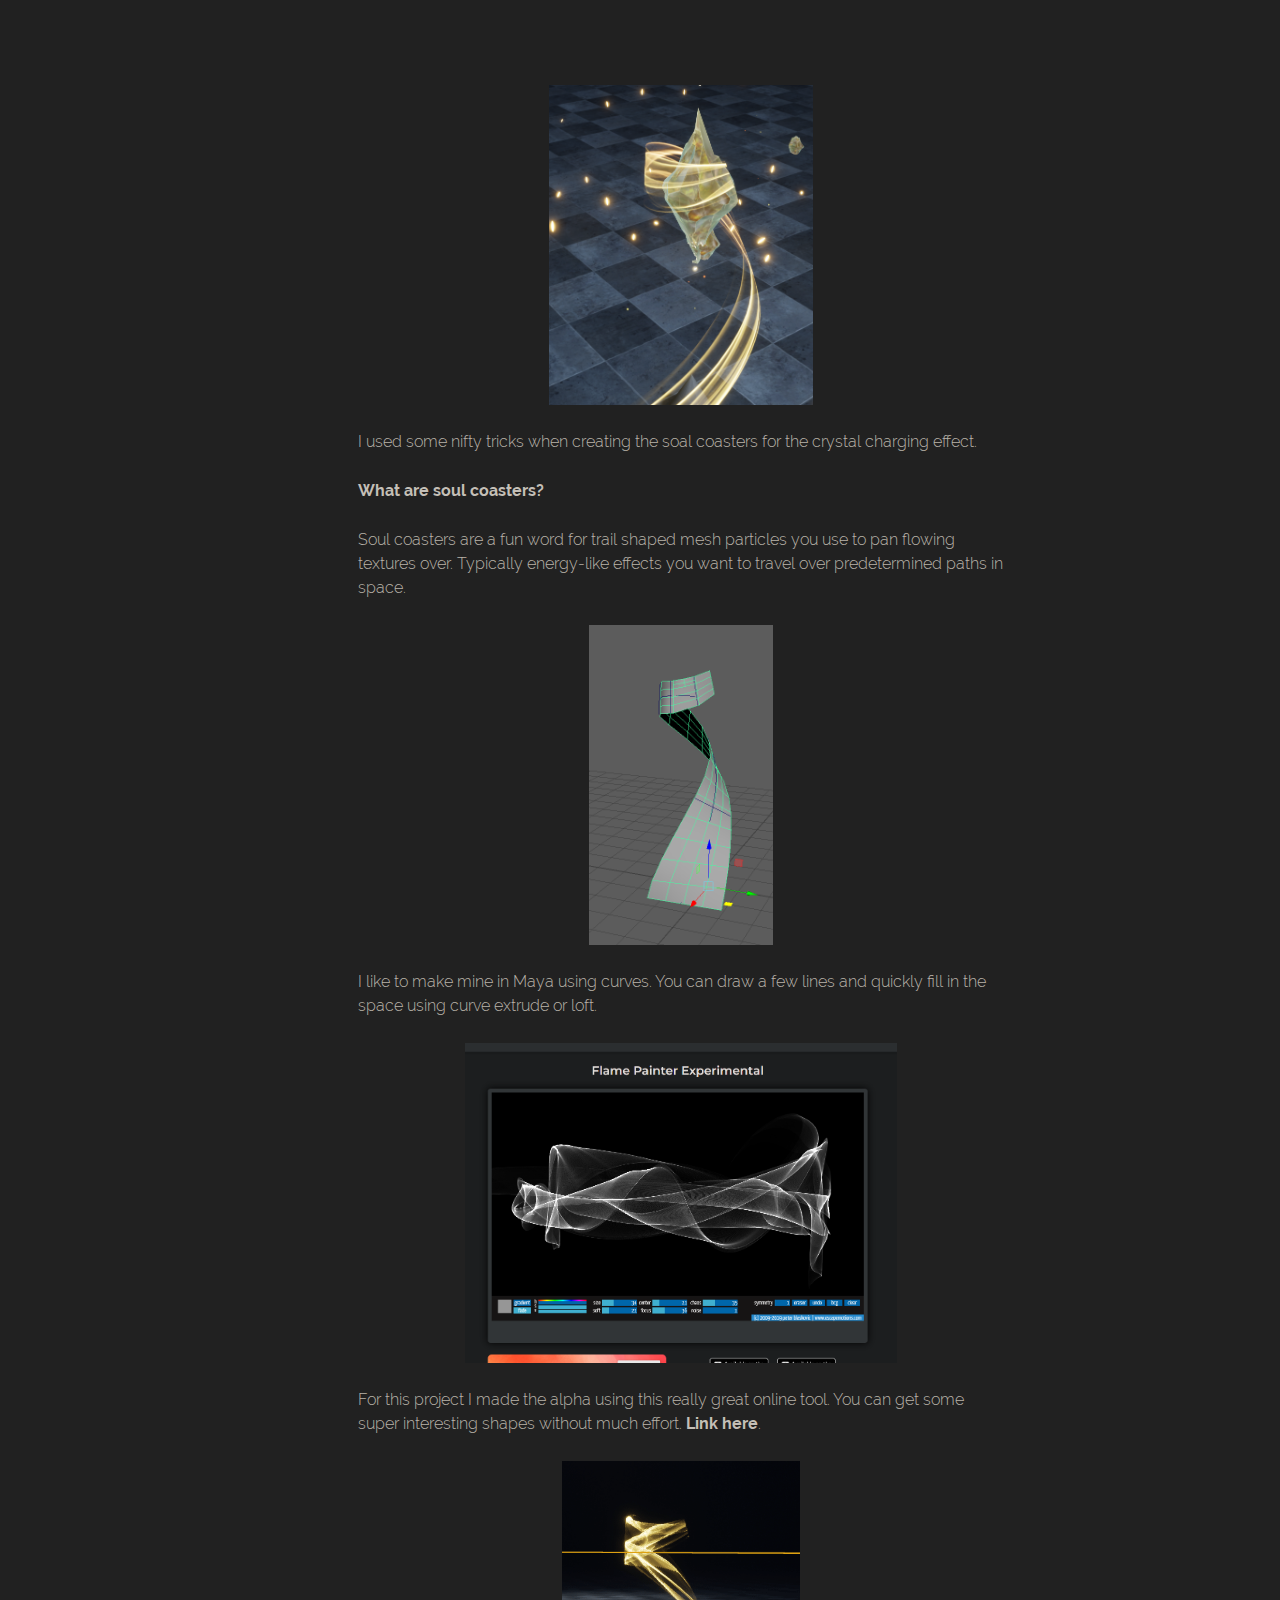
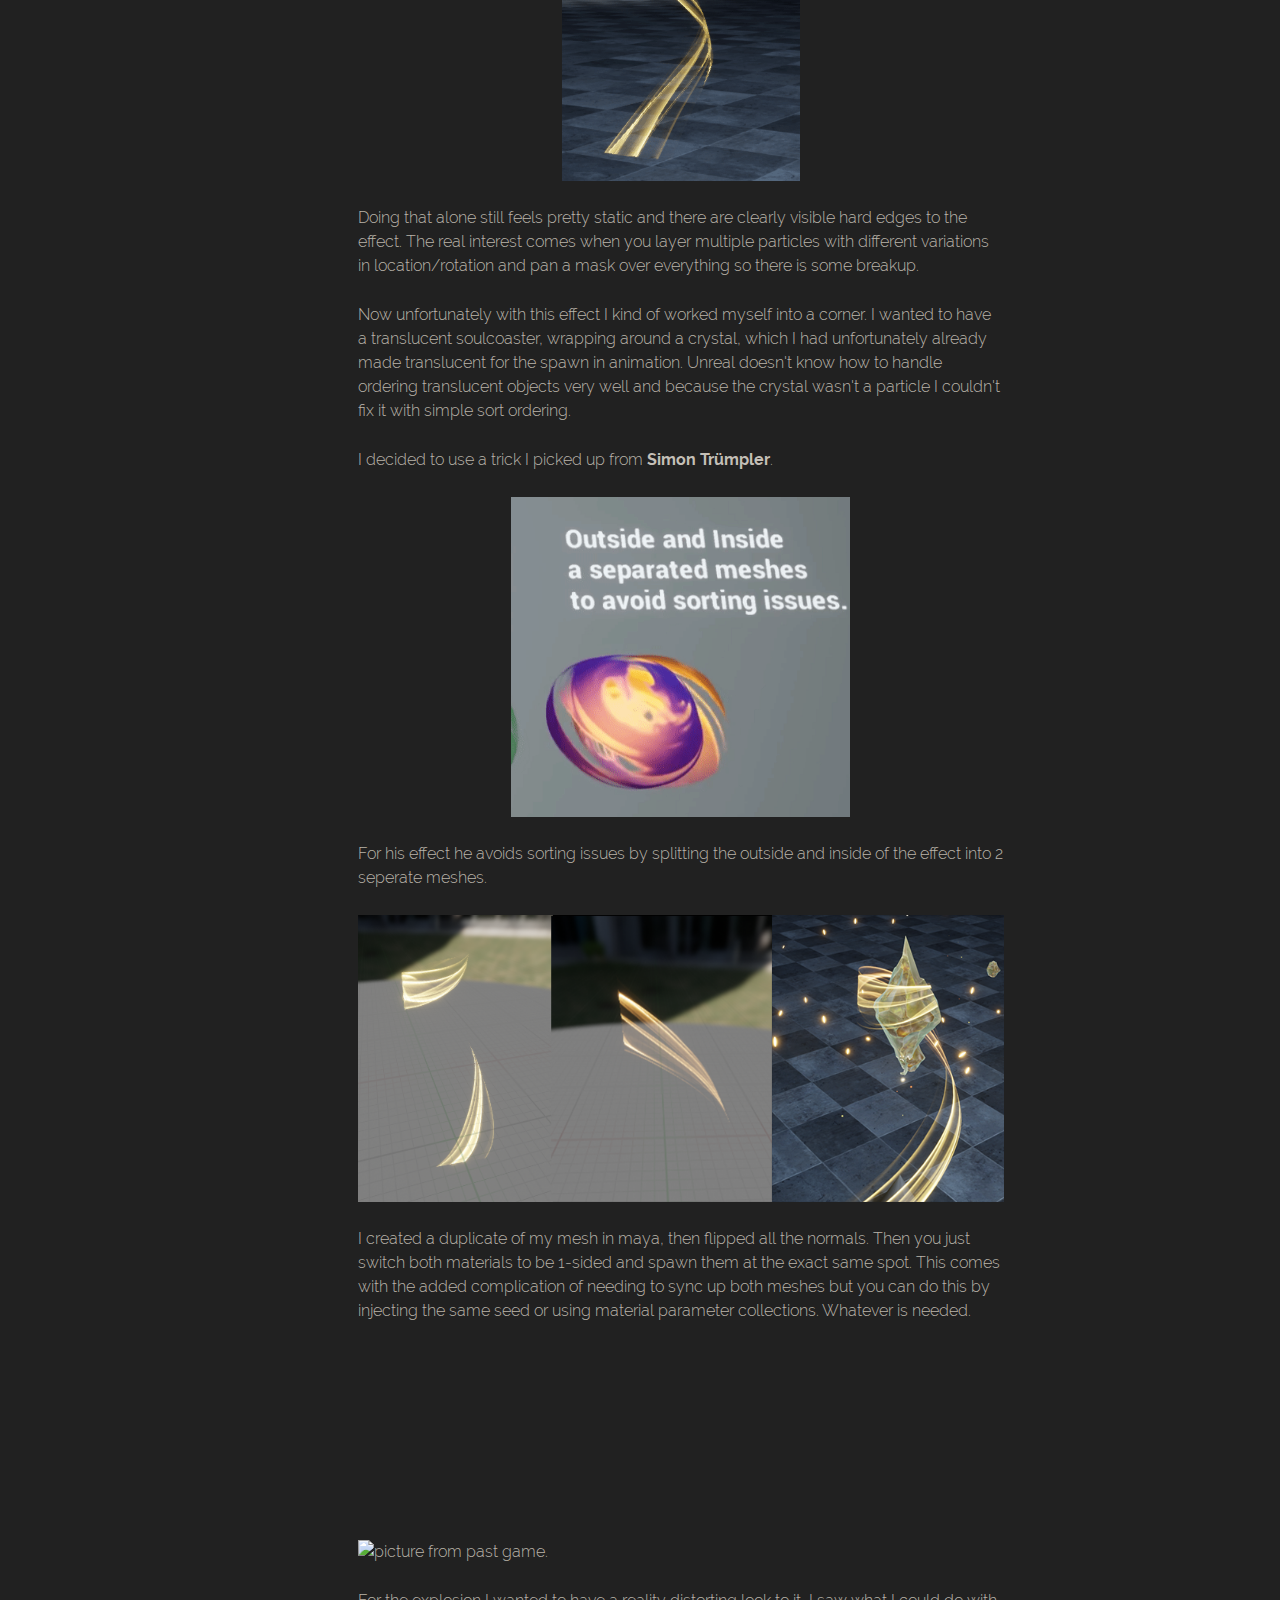
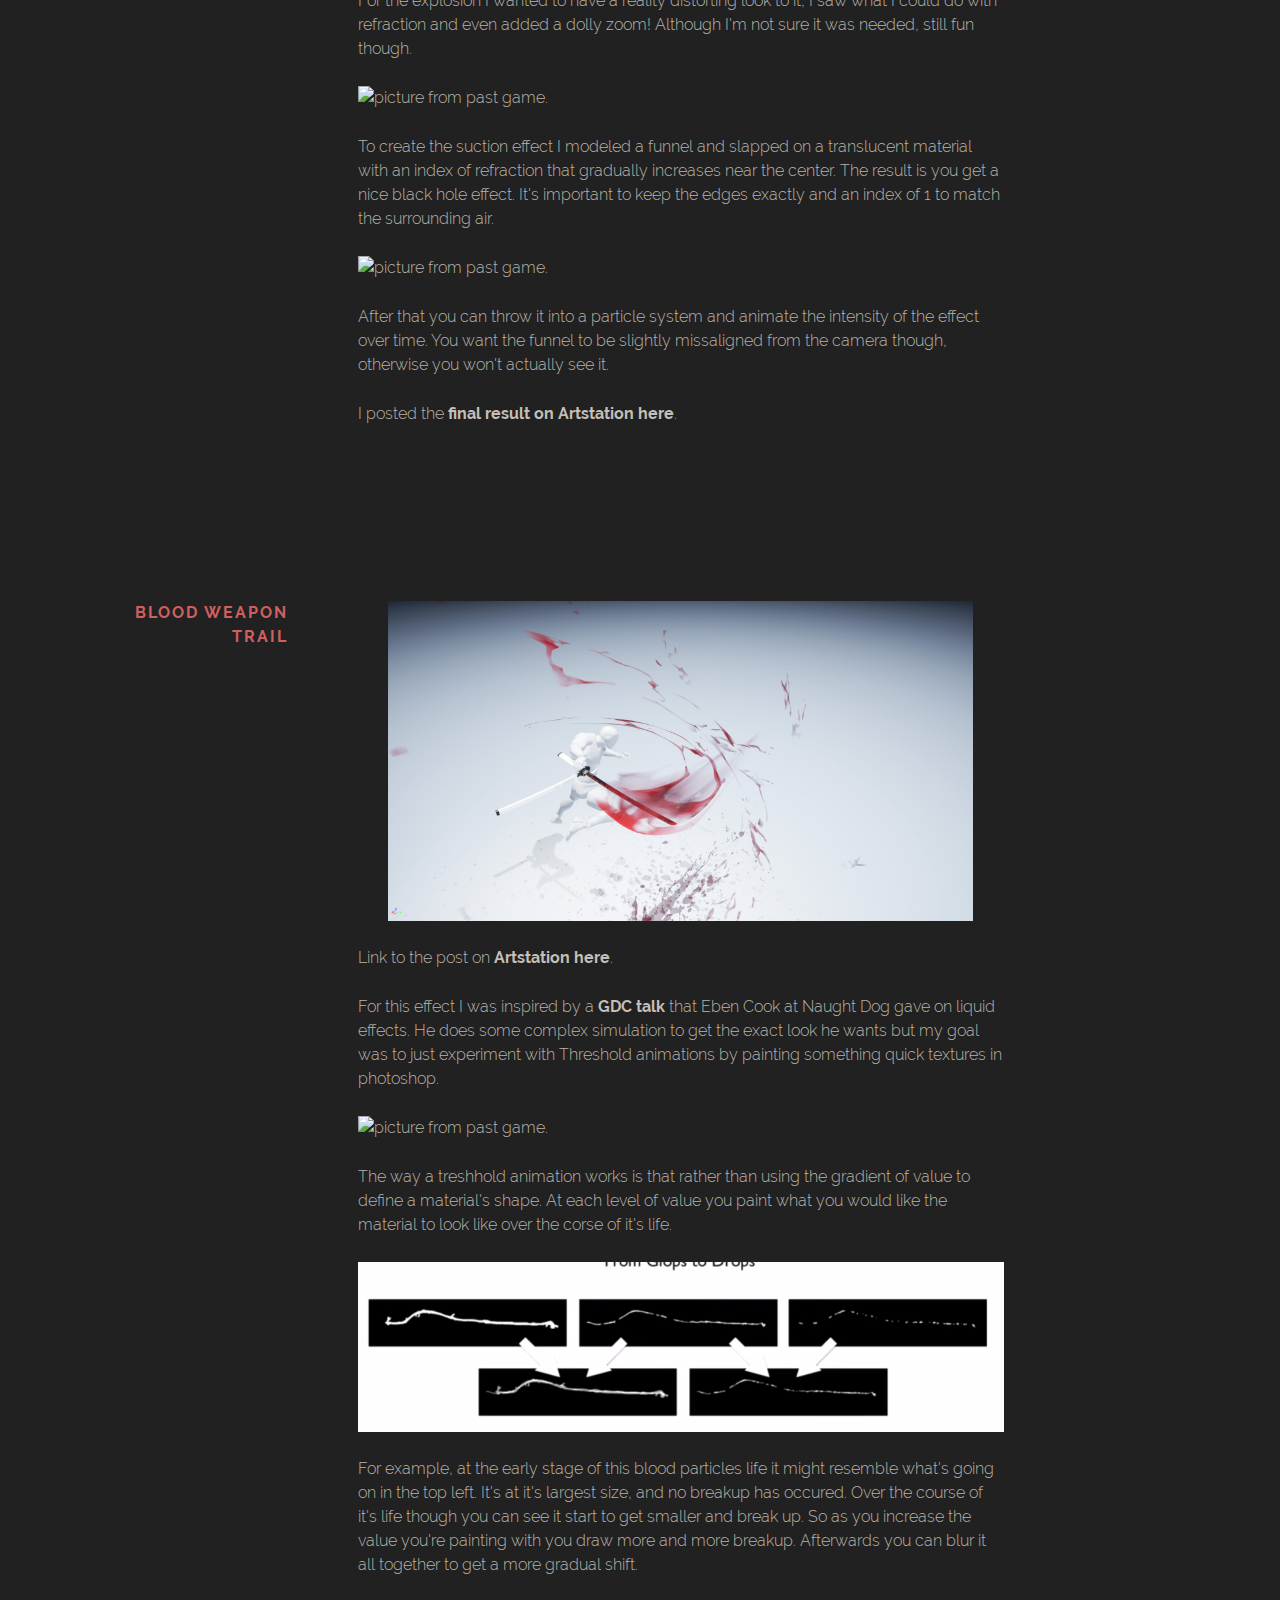
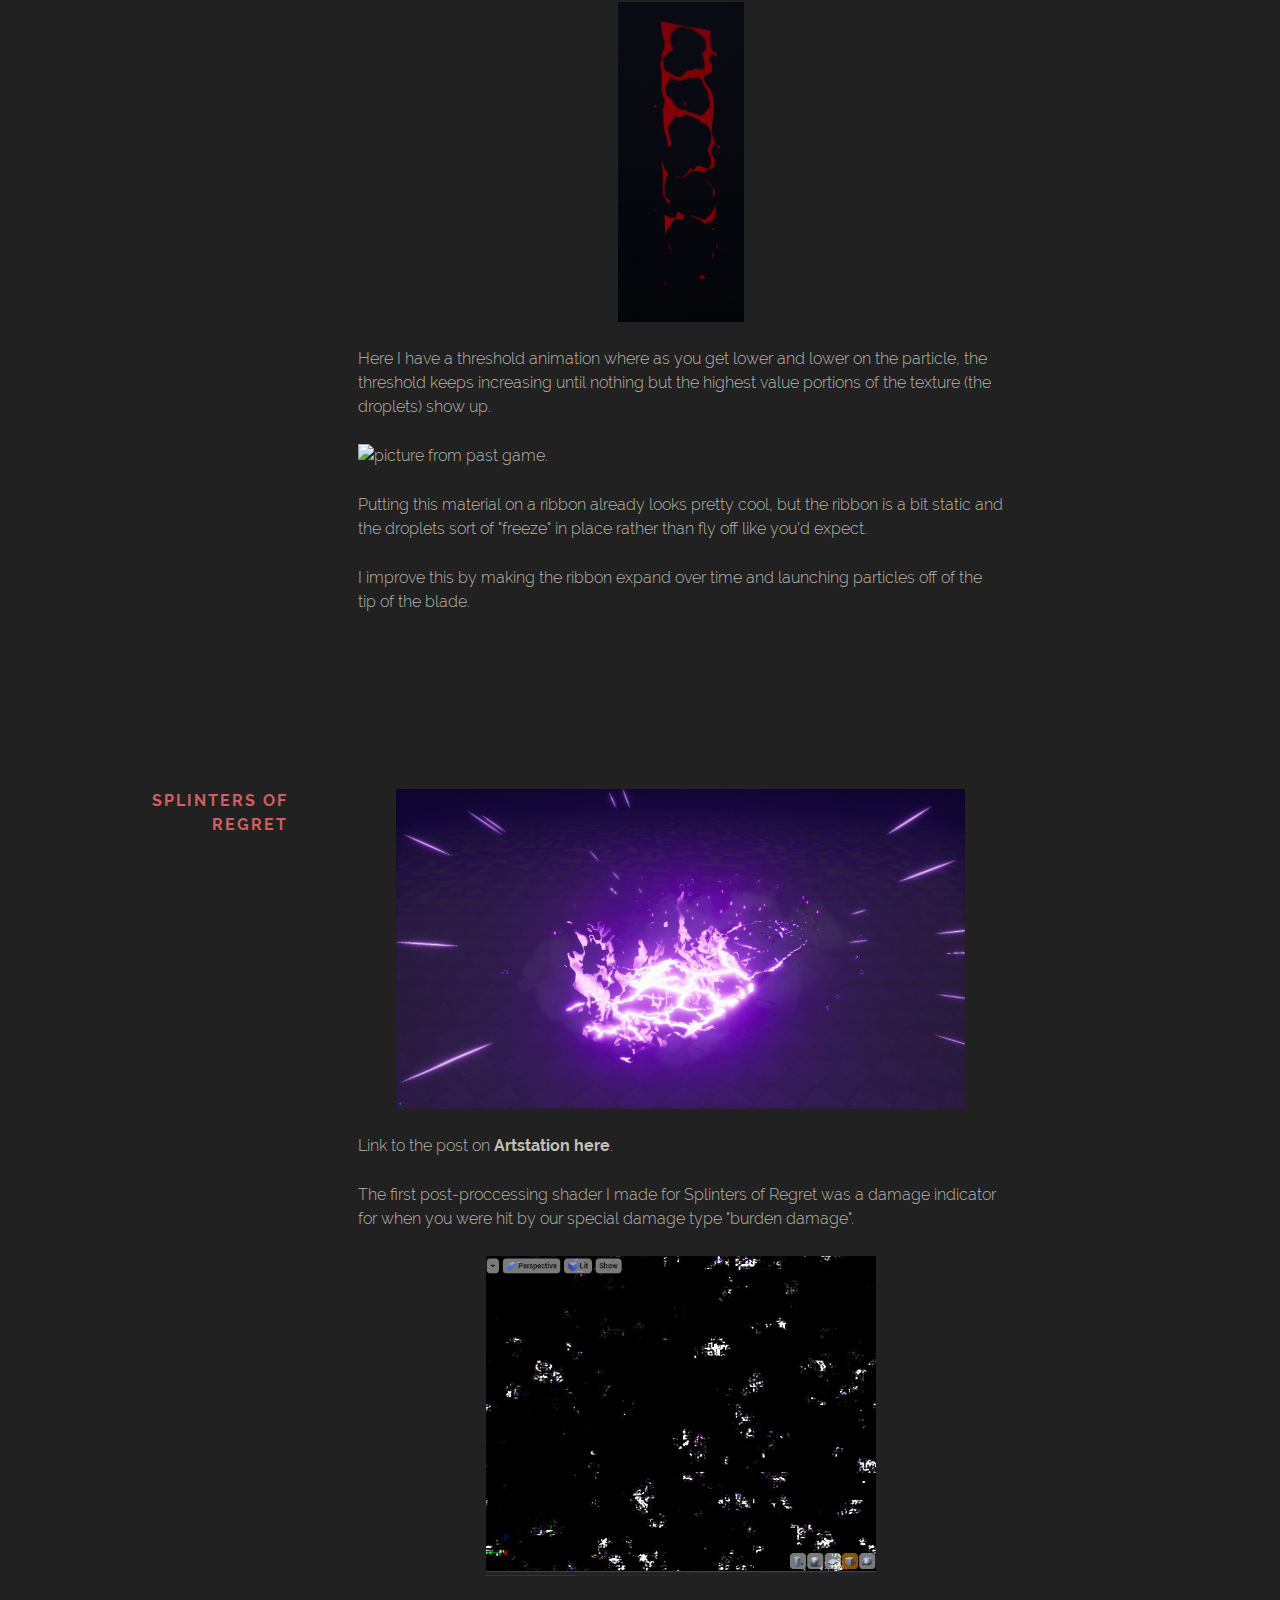
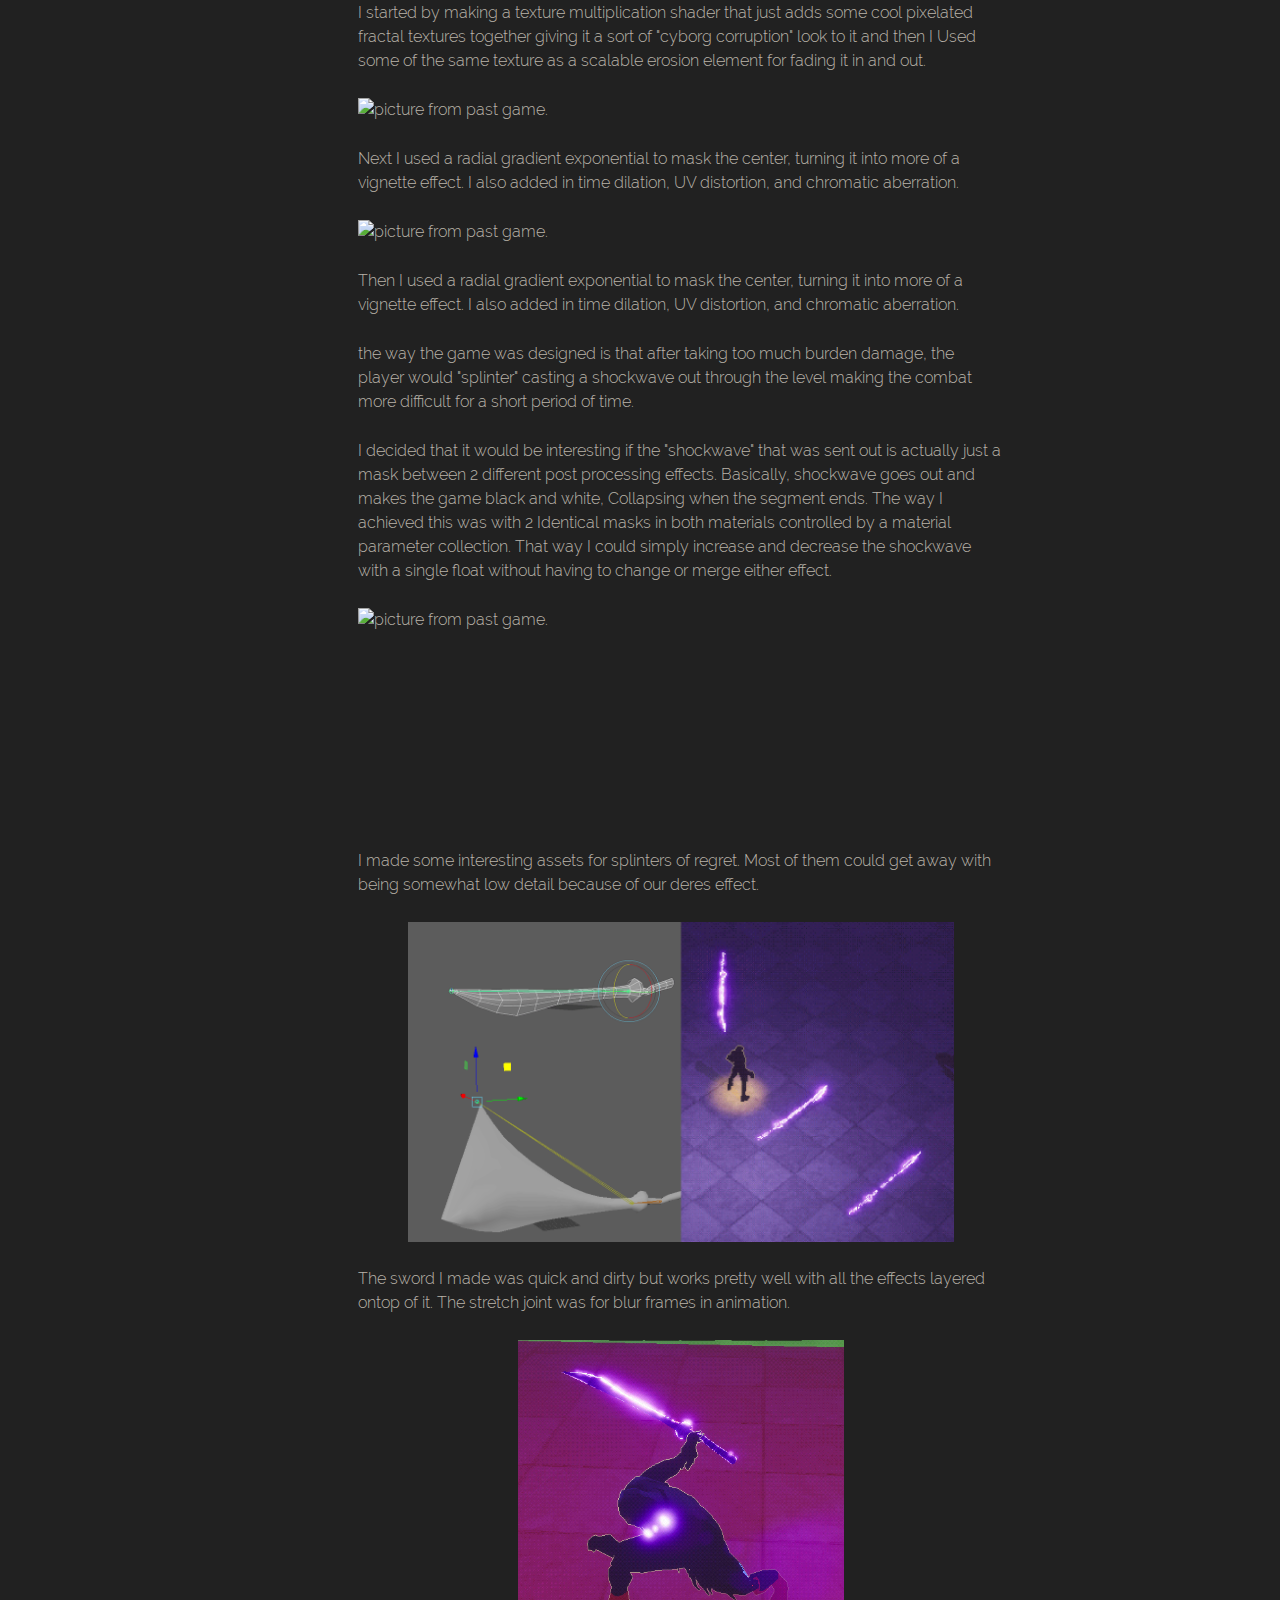
==== commit 7f890ae1: "more additions to the journal" ====
--- a/journal.html
+++ b/journal.html
@@ -539,21 +539,31 @@
               <p>
                 <img class="journal__image" src="./images/bakedDestruction.png" alt="picture from past game." />
               </p>
-            </div>
-          </section>
-  
+              <p>
+                This Houdini network allows you to quickly create baked destrucable object animations. It takes
+                a prop mesh as an input and some masking to define where you want the inner structure to be.
+              </p>
+              <p>
+                <img class="journal__image" src="./images/houdini_network.png" alt="picture from past game." />
+              </p>
+            </div>
+          </section>
+
           <section class="section__journal" id="entry6" data-sr>
             <div class="section__title">
               Void Axe
               <br>
             </div>
             <div class="section__content">
+              <p>
+                Fantasy great axe I sculpted in ZBrush. The texture is meant to be a porous rock like basalt with lots of cavities.
+              </p>
+              <p>
+                <img class="journal__image" src="./images/close.png" alt="picture from past game." />
+              </p>
               <p>Link to
                 <a class="underline-link" href="https://imgur.com/gallery/Jz8V6u8" target="_blank"> Imgur album here</a>.
               </p>
-              <p>
-                <img class="journal__image" src="./images/close.png" alt="picture from past game." />
-              </p>
             </div>
           </section>
   
@@ -600,10 +610,18 @@
                 <img class="journal__image" src="./images/CelShaded.png" alt="picture from past game." />
               </p>
               <p>
+                Post-processing effect that take looks at the diffuse color pass and colpases the gradient of color
+                into different thresholds to get a cel shaded look.
+              </p>
+              <p>
                 <img class="journal__image" src="./images/celAnim.gif" alt="picture from past game." />
               </p>
               <p>
                 <img class="journal__image" src="./images/CelColor.png" alt="picture from past game." />
+              </p>
+              <p>
+                This technique has some downsides though, You either have to use decals for colored lighting or inject it back into the 
+                image through post-processing. Unfortunately the lighting will ignore the banding and render normally if you do it that way.
               </p>
               <p>
                 <img class="journal__image" src="./images/shadingOnHood.jpg" alt="picture from past game." />
